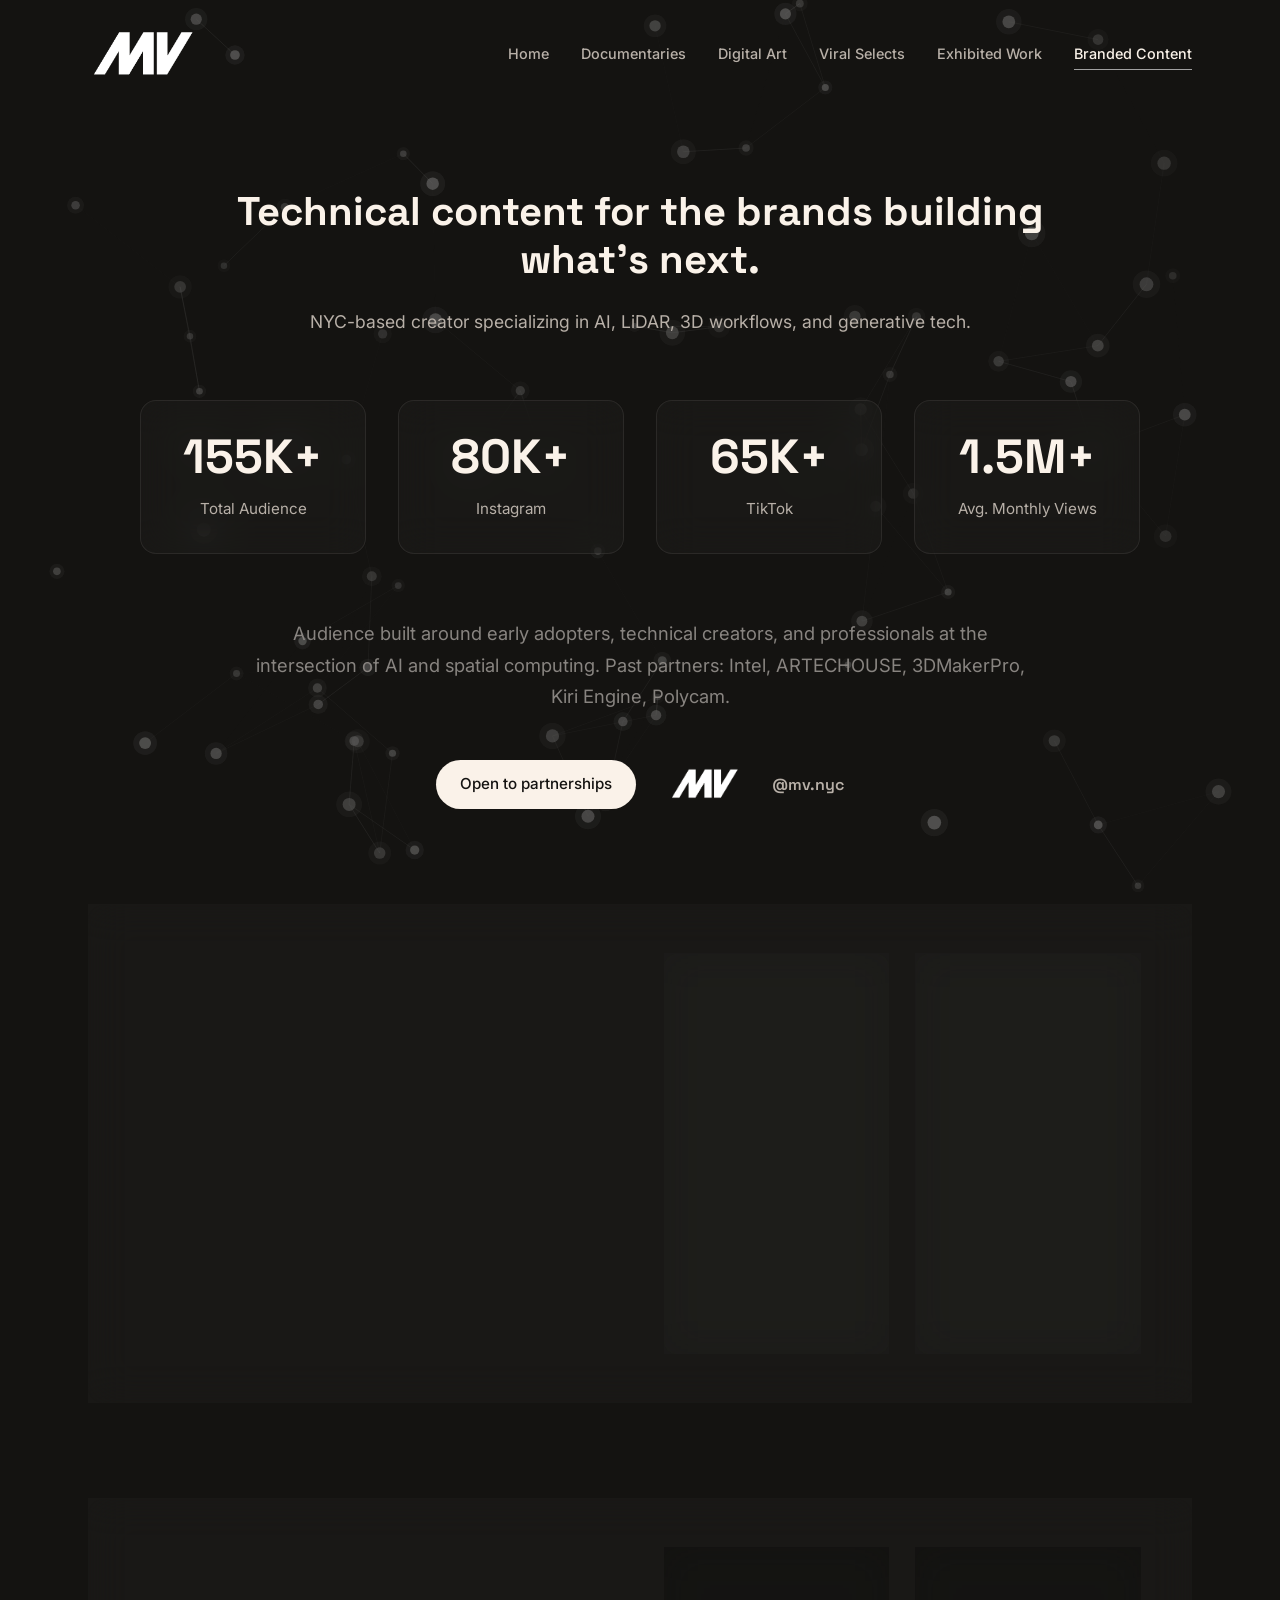
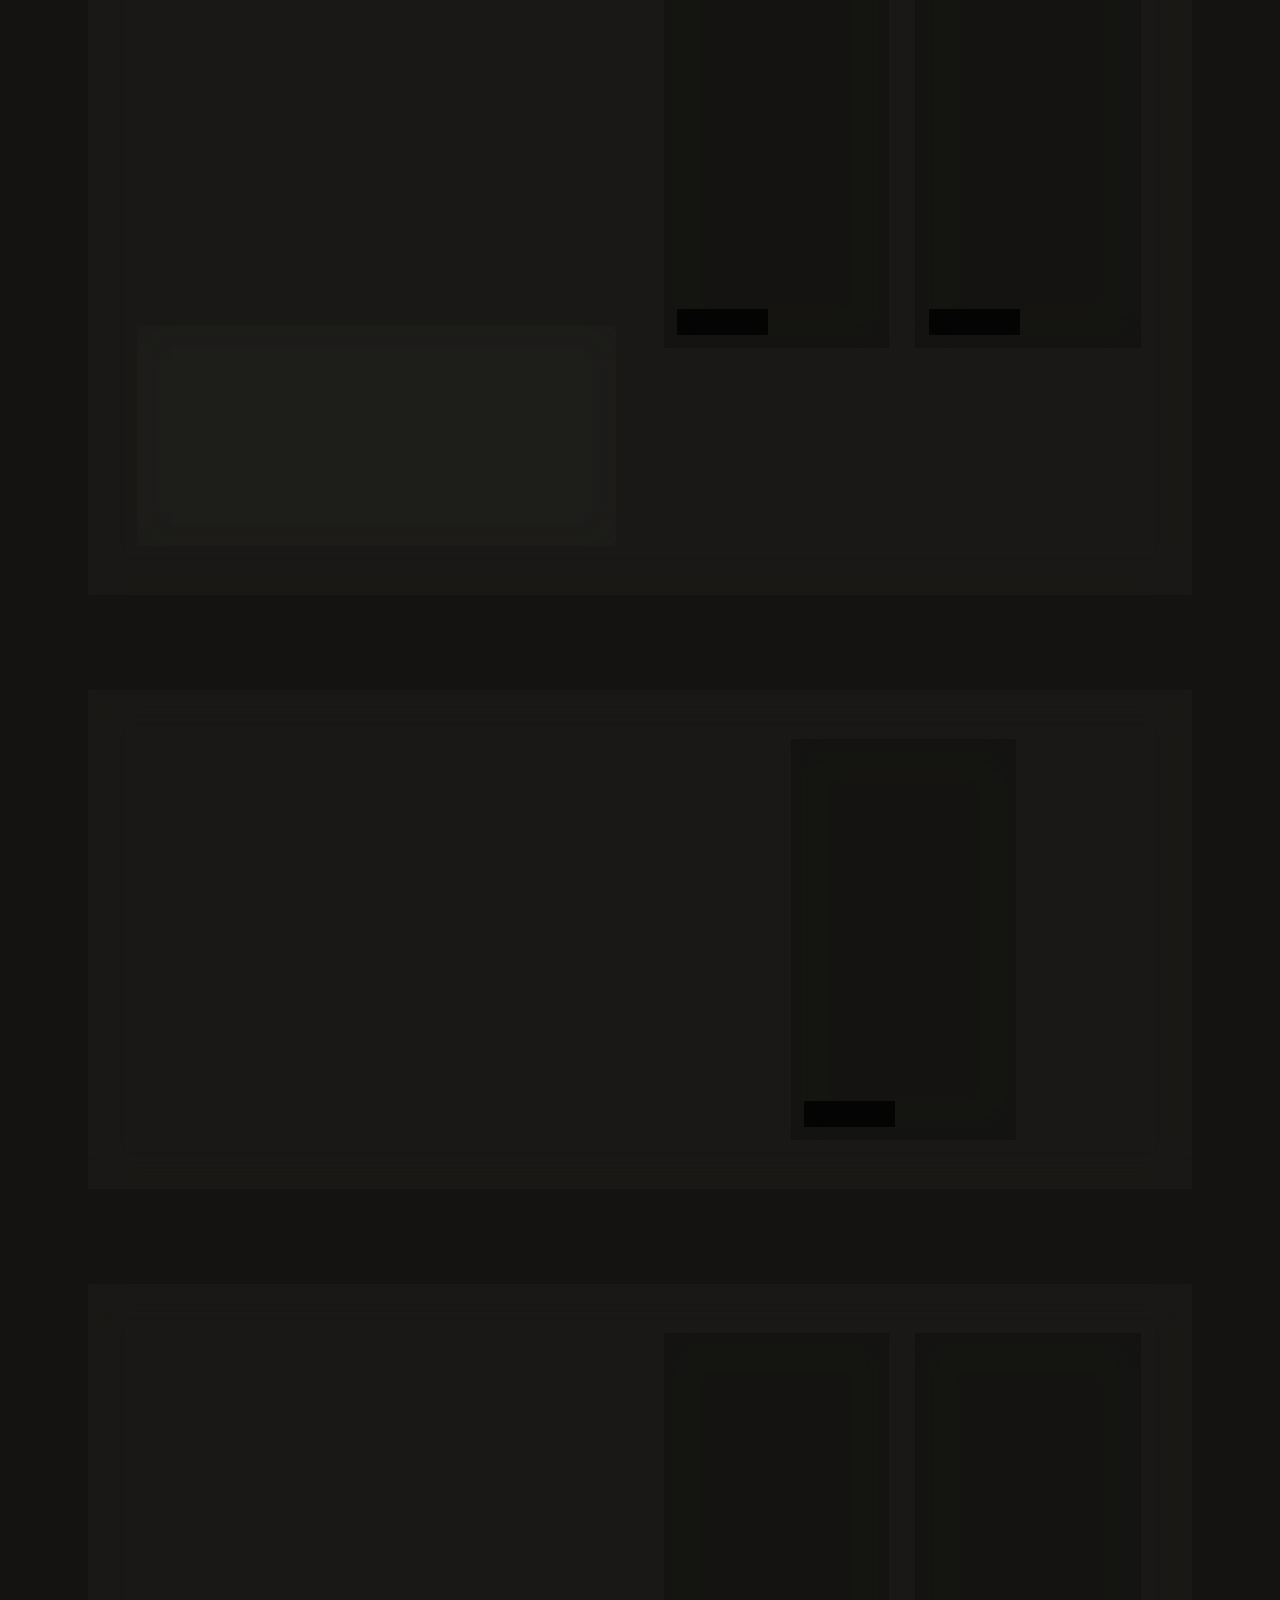
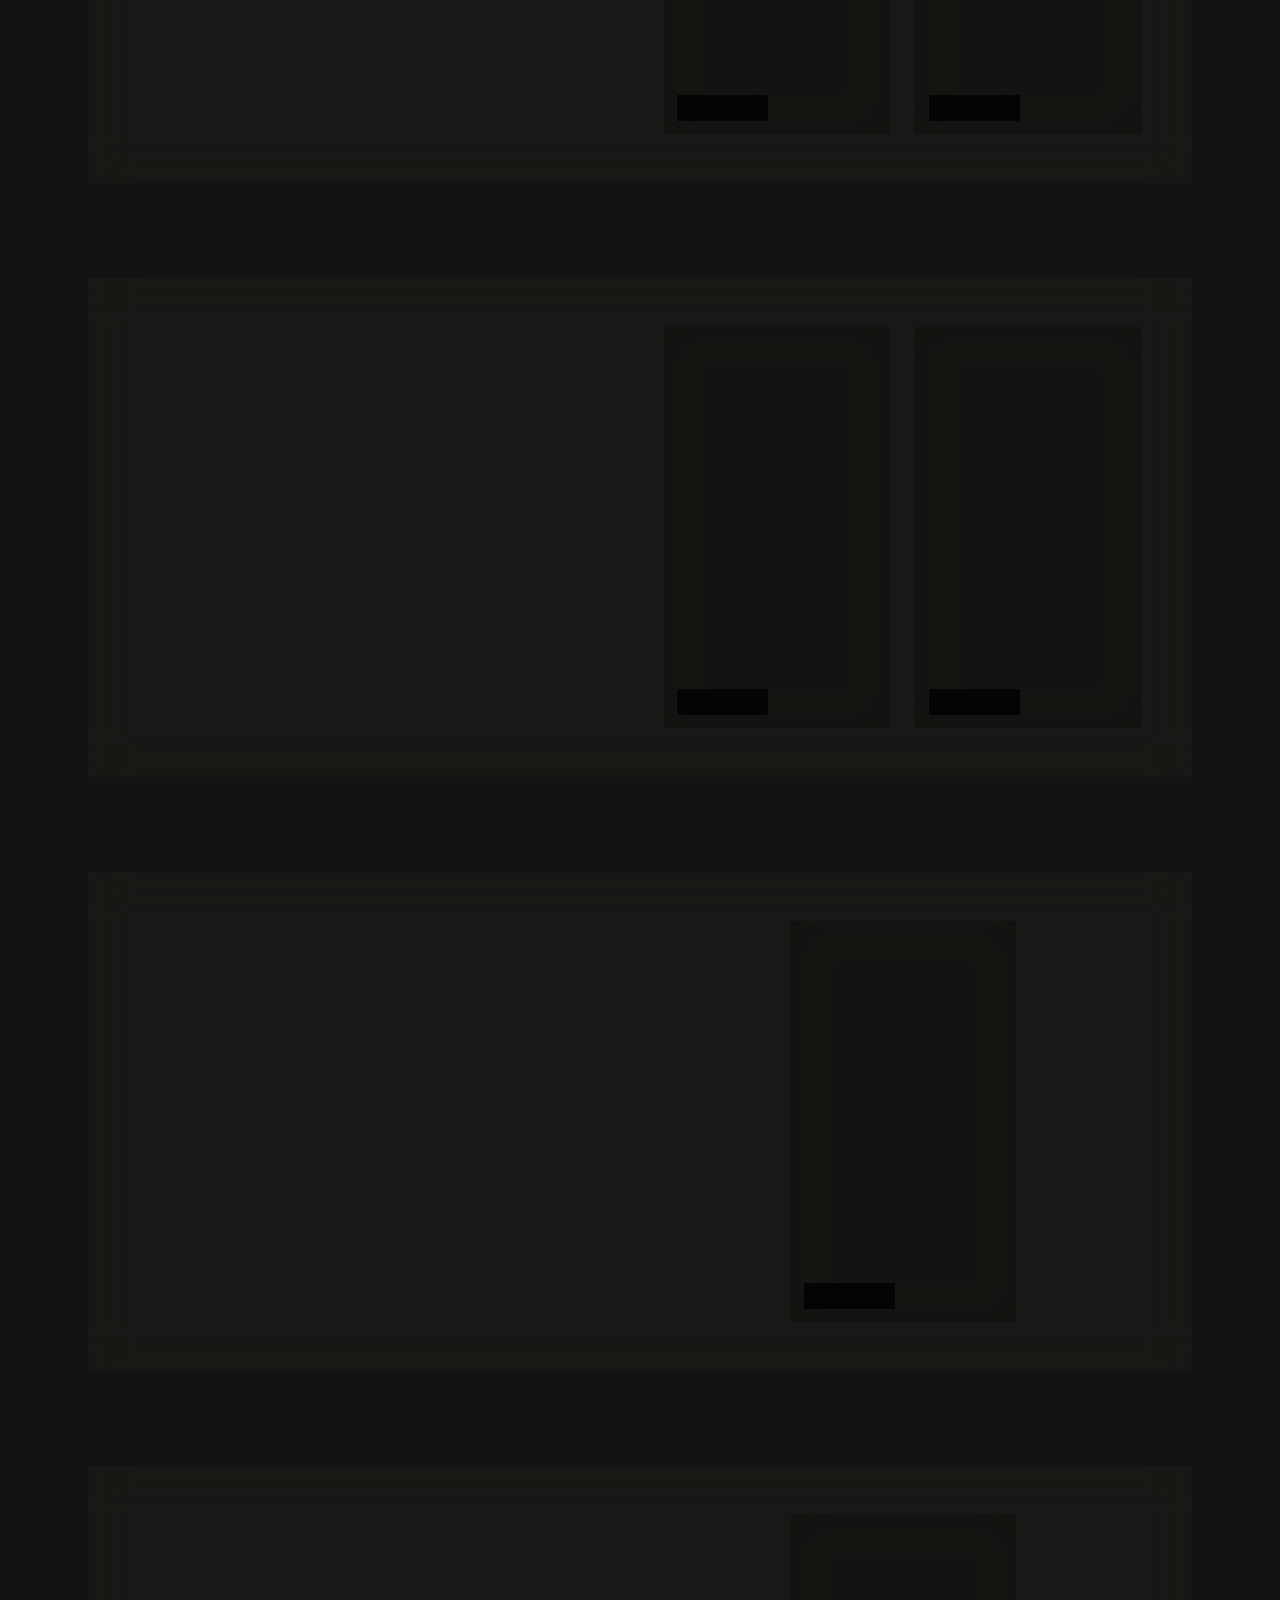
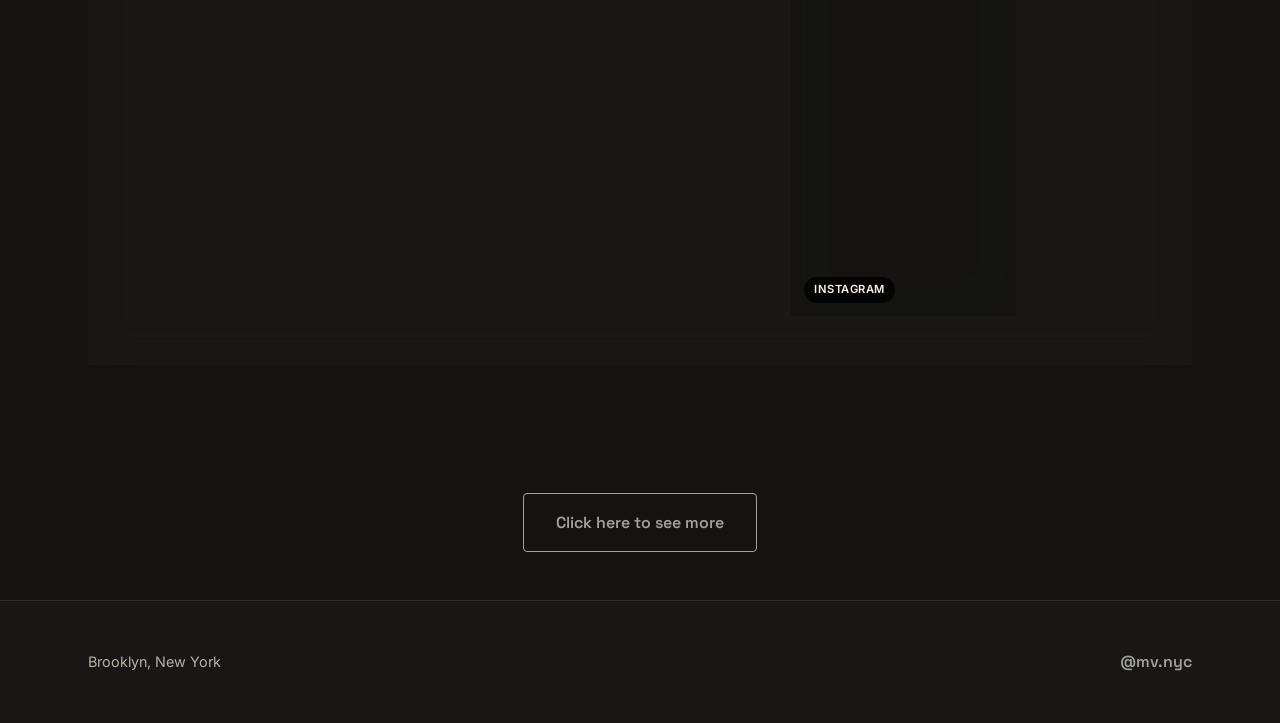
==== branded-content.html @ 2c597bf7 "Add inline CSS for TikTok embed fix in HTML head" ====
<!DOCTYPE html>
<html lang="en">
<head>
    <meta charset="UTF-8">
    <meta name="viewport" content="width=device-width, initial-scale=1.0">
    <title>Brand Partnered Content — Massimo Vendola</title>
    <meta name="description" content="I team up with brands to spark real engagement. Let's connect and make your next campaign pop.">
    <link rel="preconnect" href="https://fonts.googleapis.com">
    <link rel="preconnect" href="https://fonts.gstatic.com" crossorigin>
    <link href="https://fonts.googleapis.com/css2?family=Inter:wght@400;500;600&family=Space+Grotesk:wght@600;700&display=swap" rel="stylesheet">
    <link rel="stylesheet" href="styles.css">
    <style>
        /* TikTok embed fix - inline for higher priority */
        .video-card.tiktok-card .css-vptvdy {
            max-width: none !important;
            min-width: 0 !important;
            width: 100% !important;
            margin: -2px !important;
        }
    </style>
</head>
<body>
    <!-- Particle Canvas Background -->
    <canvas id="particleCanvas" class="particle-canvas"></canvas>

    <!-- Navigation -->
    <nav class="navbar" id="navbar">
        <div class="nav-container">
            <a href="index.html" class="nav-logo"><img src="assets/mv-logo.png" alt="Massimo Vendola" class="nav-logo-img"></a>
            <button class="nav-toggle" id="navToggle" aria-label="Toggle navigation">
                <span class="hamburger"></span>
            </button>
            <ul class="nav-menu" id="navMenu">
                <li><a href="index.html" class="nav-link">Home</a></li>
                <li><a href="documentaries.html" class="nav-link">Documentaries</a></li>
                <li><a href="digital-art.html" class="nav-link">Digital Art</a></li>
                <li><a href="viral-selects.html" class="nav-link">Viral Selects</a></li>
                <li><a href="exhibited-work.html" class="nav-link">Exhibited Work</a></li>
                <li><a href="branded-content.html" class="nav-link active">Branded Content</a></li>
            </ul>
        </div>
    </nav>

    <main>
        <!-- Stats Hero Section -->
        <section class="stats-hero">
            <div class="container">
                <div class="stats-hero-content reveal">
                    <h2 class="stats-headline">Technical content for the brands building what's next.</h2>
                    <p class="stats-subtitle">NYC-based creator specializing in AI, LiDAR, 3D workflows, and generative tech.</p>
                </div>
                
                <div class="stats-grid reveal">
                    <div class="stat-card">
                        <span class="stat-number">155K+</span>
                        <span class="stat-label">Total Audience</span>
                    </div>
                    <div class="stat-card">
                        <span class="stat-number">80K+</span>
                        <span class="stat-label">Instagram</span>
                    </div>
                    <div class="stat-card">
                        <span class="stat-number">65K+</span>
                        <span class="stat-label">TikTok</span>
                    </div>
                    <div class="stat-card">
                        <span class="stat-number">1.5M+</span>
                        <span class="stat-label">Avg. Monthly Views</span>
                    </div>
                </div>
                
                <p class="stats-description reveal">Audience built around early adopters, technical creators, and professionals at the intersection of AI and spatial computing. Past partners: Intel, ARTECHOUSE, 3DMakerPro, Kiri Engine, Polycam.</p>
                
                <div class="stats-footer reveal">
                    <a href="mailto:outreach@massimo.productions" class="stats-button">Open to partnerships</a>
                    <img src="assets/mv-logo.png" alt="MV Logo" class="stats-logo">
                    <a href="https://instagram.com/mv.nyc" target="_blank" rel="noopener" class="stats-handle">@mv.nyc</a>
                </div>
            </div>
        </section>

        <!-- Brand Sections -->
        <section class="container">
            <div class="brands-container">
                
                <!-- Intel -->
                <div class="brand-section reveal">
                    <div class="brand-content-row">
                        <div class="brand-text-col">
                            <div class="brand-header">
                                <img src="assets/logo-classicblue-3000px%20boxed.png" alt="Intel" class="brand-logo">
                                <div class="brand-header-text">
                                    <h3 class="brand-name">Intel</h3>
                                    <p class="brand-subtitle">Intel Experience Store</p>
                                </div>
                            </div>
                            <p class="brand-copy">Created a multi-format content campaign for the launch of the Intel Experience Store in New York, Intel's flagship global AI PC activation. Delivered 2 sponsored Reels, a multi-day story teaser, and live event-day and highlights coverage centered around Intel Core Ultra AI-powered PCs. Translated complex AI workflows into content that made the in-store activation feel current and accessible.</p>
                        </div>
                        <div class="brand-videos-col">
                            <div class="videos-row two-cols">
                                <div class="video-card tiktok-card">
                                    <iframe src="https://www.tiktok.com/embed/7572709450314697997" frameborder="0" allowfullscreen></iframe>
                                </div>
                                <div class="video-card tiktok-card">
                                    <iframe src="https://www.tiktok.com/embed/7574194808458054926" frameborder="0" allowfullscreen></iframe>
                                </div>
                            </div>
                        </div>
                    </div>
                </div>

                <!-- 3DMakerPro -->
                <div class="brand-section reveal">
                    <div class="brand-content-row">
                        <div class="brand-text-col">
                            <div class="brand-header">
                                <img src="assets/3dmakerpro.png" alt="3DMakerPro" class="brand-logo">
                                <div class="brand-header-text">
                                    <h3 class="brand-name">3DMakerPro</h3>
                                    <p class="brand-subtitle">LiDAR Hardware</p>
                                </div>
                            </div>
                            <p class="brand-copy">Produced high-performing content for 3DMakerpro across both short-form and long-form platforms, including an Instagram Reel that reached over 1 million views. Beyond awareness, the partnership also translated into product sales through a dedicated YouTube video that showcased the hardware in action.</p>
                            
                            <div class="video-card youtube-card-below">
                                <iframe src="https://www.youtube.com/embed/K5SvDWQdvUA" frameborder="0" allowfullscreen></iframe>
                            </div>
                        </div>
                        <div class="brand-videos-col">
                            <div class="videos-row two-cols">
                                <a href="https://www.instagram.com/reel/DR7rTJhAdCC/" target="_blank" class="video-card instagram-card">
                                    <img src="assets/thumbnails/3dmakerpro-reel-1.jpg" alt="3DMakerPro Reel" class="video-thumb-img">
                                    <div class="play-overlay"><svg viewBox="0 0 24 24" fill="currentColor"><path d="M8 5v14l11-7z"/></svg></div>
                                    <span class="platform-badge">Instagram</span>
                                </a>
                                <a href="https://www.instagram.com/reel/DQ5SxEMkWeO/" target="_blank" class="video-card instagram-card">
                                    <img src="assets/thumbnails/3dmakerpro-reel-2.jpg" alt="3DMakerPro Reel" class="video-thumb-img">
                                    <div class="play-overlay"><svg viewBox="0 0 24 24" fill="currentColor"><path d="M8 5v14l11-7z"/></svg></div>
                                    <span class="platform-badge">Instagram</span>
                                </a>
                            </div>
                        </div>
                    </div>
                </div>

                <!-- Kilo AI -->
                <div class="brand-section reveal">
                    <div class="brand-content-row">
                        <div class="brand-text-col">
                            <div class="brand-header">
                                <img src="assets/Kilo%20AI.jpg" alt="Kilo AI" class="brand-logo">
                                <div class="brand-header-text">
                                    <h3 class="brand-name">Kilo AI</h3>
                                    <p class="brand-subtitle">AI-Powered Development</p>
                                </div>
                            </div>
                            <p class="brand-copy">The entire website you're viewing was built with Kilo AI. I partnered with Kilo to showcase how AI can streamline complex development workflows while maintaining creative vision. Beyond being a technical demonstration, this collaboration highlights my ability to distill complex technical topics for my audience—translating intricate AI capabilities into accessible, engaging content that resonates with both developers and creatives.</p>
                        </div>
                        <div class="brand-videos-col single">
                            <a href="https://www.instagram.com/p/DWaK50UkUPD/" target="_blank" class="video-card instagram-card vertical">
                                <img src="assets/thumbnails/kilo-reel-thumbnail.jpg" alt="Kilo AI Reel" class="video-thumb-img">
                                <div class="play-overlay"><svg viewBox="0 0 24 24" fill="currentColor"><path d="M8 5v14l11-7z"/></svg></div>
                                <span class="platform-badge">Instagram</span>
                            </a>
                        </div>
                    </div>
                </div>

                <!-- Kiri Engine -->
                <div class="brand-section reveal">
                    <div class="brand-content-row">
                        <div class="brand-text-col">
                            <div class="brand-header">
                                <img src="assets/kiri.png" alt="Kiri Engine" class="brand-logo">
                                <div class="brand-header-text">
                                    <h3 class="brand-name">Kiri Engine</h3>
                                    <p class="brand-subtitle">3D Scanning Platform</p>
                                </div>
                            </div>
                            <p class="brand-copy">Served as KIRI Engine's lead creator, producing content that has helped drive a 125% increase in traffic to the platform since the partnership began. Built creative that made 3D scanning and capture workflows more accessible while consistently putting the product in front of the right audience.</p>
                        </div>
                        <div class="brand-videos-col">
                            <div class="videos-row two-cols">
                                <a href="https://www.instagram.com/reel/C8U5QvmOVLM/" target="_blank" class="video-card instagram-card">
                                    <img src="assets/thumbnails/kiri-reel-1.jpg" alt="Kiri Engine Reel" class="video-thumb-img">
                                    <div class="play-overlay"><svg viewBox="0 0 24 24" fill="currentColor"><path d="M8 5v14l11-7z"/></svg></div>
                                    <span class="platform-badge">Instagram</span>
                                </a>
                                <a href="https://www.instagram.com/reel/DBfRJpgscJM/" target="_blank" class="video-card instagram-card">
                                    <img src="assets/thumbnails/kiri-reel-2.jpg" alt="Kiri Engine Reel" class="video-thumb-img">
                                    <div class="play-overlay"><svg viewBox="0 0 24 24" fill="currentColor"><path d="M8 5v14l11-7z"/></svg></div>
                                    <span class="platform-badge">Instagram</span>
                                </a>
                            </div>
                        </div>
                    </div>
                </div>

                <!-- ARTECHOUSE -->
                <div class="brand-section reveal">
                    <div class="brand-content-row">
                        <div class="brand-text-col">
                            <div class="brand-header">
                                <img src="assets/Artechouse.jpg" alt="ARTECHOUSE" class="brand-logo">
                                <div class="brand-header-text">
                                    <h3 class="brand-name">ARTECHOUSE</h3>
                                    <p class="brand-subtitle">Immersive Art</p>
                                </div>
                            </div>
                            <p class="brand-copy">Led video production for ARTECHOUSE as their in-house video lead, creating viral Reels and evergreen content that grew the Instagram account from 500K to 910K followers, built on a stronger content engine and visually distinctive campaigns.</p>
                        </div>
                        <div class="brand-videos-col">
                            <div class="videos-row two-cols">
                                <a href="https://www.instagram.com/reels/CjEr1EWDgCV/" target="_blank" class="video-card instagram-card">
                                    <img src="assets/thumbnails/artechouse-reel-1.jpg" alt="ARTECHOUSE Reel" class="video-thumb-img">
                                    <div class="play-overlay"><svg viewBox="0 0 24 24" fill="currentColor"><path d="M8 5v14l11-7z"/></svg></div>
                                    <span class="platform-badge">Instagram</span>
                                </a>
                                <a href="https://www.instagram.com/reels/CunsorONEy9/" target="_blank" class="video-card instagram-card">
                                    <img src="assets/thumbnails/artechouse-reel-2.jpg" alt="ARTECHOUSE Reel" class="video-thumb-img">
                                    <div class="play-overlay"><svg viewBox="0 0 24 24" fill="currentColor"><path d="M8 5v14l11-7z"/></svg></div>
                                    <span class="platform-badge">Instagram</span>
                                </a>
                            </div>
                        </div>
                    </div>
                </div>

                <!-- Polycam -->
                <div class="brand-section reveal">
                    <div class="brand-content-row">
                        <div class="brand-text-col">
                            <div class="brand-header">
                                <img src="assets/polycam.png" alt="Polycam" class="brand-logo">
                                <div class="brand-header-text">
                                    <h3 class="brand-name">Polycam</h3>
                                    <p class="brand-subtitle">3D Scanning Platform</p>
                                </div>
                            </div>
                            <p class="brand-copy">One of Polycam's earliest creators, helping bring added visibility and traffic to the platform through high-performing content. Created work that introduced scanning and spatial capture workflows to a broader audience at an early stage of the brand's growth.</p>
                        </div>
                        <div class="brand-videos-col single">
                            <a href="https://www.instagram.com/p/CkWzAobtWg5/" target="_blank" class="video-card instagram-card">
                                <img src="assets/thumbnails/polycam-post.jpg" alt="Polycam Post" class="video-thumb-img">
                                <div class="play-overlay"><svg viewBox="0 0 24 24" fill="currentColor"><path d="M8 5v14l11-7z"/></svg></div>
                                <span class="platform-badge">Instagram</span>
                            </a>
                        </div>
                    </div>
                </div>

                <!-- Looking Glass -->
                <div class="brand-section reveal">
                    <div class="brand-content-row">
                        <div class="brand-text-col">
                            <div class="brand-header">
                                <img src="assets/lookingglass.png" alt="Looking Glass" class="brand-logo">
                                <div class="brand-header-text">
                                    <h3 class="brand-name">Looking Glass</h3>
                                    <p class="brand-subtitle">Holographic Displays</p>
                                </div>
                            </div>
                            <p class="brand-copy">Created content showcasing holographic display technology and its applications in creative workflows. Demonstrated how spatial computing can transform traditional 2D content into immersive 3D experiences.</p>
                        </div>
                        <div class="brand-videos-col single">
                            <a href="https://www.instagram.com/reel/C9tNG-bMGeB/" target="_blank" class="video-card instagram-card vertical">
                                <img src="assets/thumbnails/lookingglass-reel.jpg" alt="Looking Glass Reel" class="video-thumb-img">
                                <div class="play-overlay"><svg viewBox="0 0 24 24" fill="currentColor"><path d="M8 5v14l11-7z"/></svg></div>
                                <span class="platform-badge">Instagram</span>
                            </a>
                        </div>
                    </div>
                </div>

            </div>
            
            <div class="cta-section reveal">
                <a href="https://instagram.com/mv.nyc" target="_blank" rel="noopener" class="link-button">Click here to see more</a>
            </div>
        </section>
    </main>

    <!-- Footer -->
    <footer class="footer">
        <div class="container">
            <div class="footer-content">
                <p class="footer-location">Brooklyn, New York</p>
                <div class="footer-social">
                    <a href="https://instagram.com/mv.nyc" target="_blank" rel="noopener">@mv.nyc</a>
                </div>
            </div>
        </div>
    </footer>

    <script src="particles.js"></script>
    <script src="script.js"></script>
</body>
</html>
---- styles.css ----
/**
 * Massimo Vendola Portfolio
 * Design System
 */

/* CSS Custom Properties */
:root {
    --bg-primary: #141311;
    --bg-surface: rgba(26, 26, 24, 0.7);
    --bg-card: rgba(34, 34, 32, 0.6);
    --glass-bg: rgba(34, 34, 32, 0.4);
    --glass-border: rgba(250, 242, 233, 0.08);
    --glass-blur: blur(20px);
    --text-primary: #faf2e9;
    --text-secondary: #b8b0a8;
    --text-muted: #888480;
    --accent: #a0a0a0;
    --accent-hover: #c0c0c0;
    --border: rgba(250, 242, 233, 0.1);
    --border-hover: rgba(250, 242, 233, 0.2);
    
    --font-heading: 'Space Grotesk', sans-serif;
    --font-body: 'Inter', sans-serif;
    
    --space-xs: 0.5rem;
    --space-sm: 1rem;
    --space-md: 1.5rem;
    --space-lg: 2rem;
    --space-xl: 3rem;
    --space-2xl: 4rem;
    --space-3xl: 6rem;
    --space-4xl: 8rem;
    
    --transition-fast: 0.2s ease;
    --transition-base: 0.3s ease;
    --transition-slow: 0.5s ease;
    
    --container-max: 1200px;
    --container-padding: clamp(1.5rem, 5vw, 3rem);
}

/* Reset & Base */
*, *::before, *::after {
    box-sizing: border-box;
    margin: 0;
    padding: 0;
}

html {
    scroll-behavior: smooth;
    font-size: 16px;
}

body {
    font-family: var(--font-body);
    font-weight: 400;
    line-height: 1.6;
    color: var(--text-primary);
    background-color: var(--bg-primary);
    -webkit-font-smoothing: antialiased;
    min-height: 100vh;
}

a { color: inherit; text-decoration: none; }
button { font-family: inherit; cursor: pointer; border: none; background: none; }

.container {
    max-width: var(--container-max);
    margin: 0 auto;
    padding: 0 var(--container-padding);
}

/* Navigation */
.navbar {
    position: fixed;
    top: 0;
    left: 0;
    right: 0;
    z-index: 1000;
    padding: var(--space-md) 0;
    transition: var(--transition-base);
    background: transparent;
}

.navbar.scrolled {
    background: rgba(20, 19, 17, 0.95);
    backdrop-filter: blur(20px);
    border-bottom: 1px solid var(--border);
}

.nav-container {
    max-width: var(--container-max);
    margin: 0 auto;
    padding: 0 var(--container-padding);
    display: flex;
    align-items: center;
    justify-content: space-between;
}

.nav-logo {
    font-family: var(--font-heading);
    font-weight: 700;
    font-size: 1.5rem;
    color: #faf2e9;
    letter-spacing: -0.02em;
    display: flex;
    align-items: center;
    gap: 0.5rem;
}

.nav-logo-text {
    background: #faf2e9;
    color: var(--bg-primary);
    padding: 0.35rem 0.6rem;
    border-radius: 6px;
    font-weight: 700;
    font-size: 1.25rem;
    line-height: 1;
}

.nav-logo:hover { color: var(--accent); }
.nav-logo:hover .nav-logo-text { background: var(--accent); }

.nav-logo-img {
    height: 60px;
    width: auto;
    display: block;
    filter: brightness(0) invert(1);
}

.nav-menu {
    display: flex;
    list-style: none;
    gap: var(--space-lg);
}

.nav-link {
    font-size: 0.9rem;
    font-weight: 500;
    color: var(--text-secondary);
    position: relative;
    padding: 0.5rem 0;
    transition: var(--transition-fast);
}

.nav-link::after {
    content: '';
    position: absolute;
    bottom: 0;
    left: 0;
    width: 0;
    height: 1px;
    background: var(--accent);
    transition: var(--transition-base);
}

.nav-link:hover, .nav-link.active { color: var(--text-primary); }
.nav-link:hover::after, .nav-link.active::after { width: 100%; }

.nav-toggle {
    display: none;
    width: 2rem;
    height: 2rem;
    position: relative;
    z-index: 1001;
}

.hamburger, .hamburger::before, .hamburger::after {
    display: block;
    width: 1.5rem;
    height: 2px;
    background: var(--text-primary);
    position: absolute;
    transition: var(--transition-fast);
}

.hamburger {
    top: 50%;
    left: 50%;
    transform: translate(-50%, -50%);
}

.hamburger::before, .hamburger::after { content: ''; left: 0; }
.hamburger::before { top: -6px; }
.hamburger::after { top: 6px; }

.nav-toggle.active .hamburger { background: transparent; }
.nav-toggle.active .hamburger::before { top: 0; transform: rotate(45deg); }
.nav-toggle.active .hamburger::after { top: 0; transform: rotate(-45deg); }

/* Particle Canvas */
.particle-canvas {
    position: fixed;
    top: 0;
    left: 0;
    width: 100%;
    height: 100%;
    z-index: 2;
    opacity: 0.5;
    pointer-events: auto;
}

/* 3D Render Background - Hero only */
.hero-background {
    position: absolute;
    top: 0;
    left: 0;
    width: 100%;
    height: 100%;
    z-index: 0;
    background-image: url('assets/i-hope-you-render.png');
    background-size: cover;
    background-position: center;
    background-repeat: no-repeat;
    opacity: 0.5;
    pointer-events: none;
    mask-image: linear-gradient(to bottom, rgba(0,0,0,1) 0%, rgba(0,0,0,1) 70%, rgba(0,0,0,0) 100%);
    -webkit-mask-image: linear-gradient(to bottom, rgba(0,0,0,1) 0%, rgba(0,0,0,1) 70%, rgba(0,0,0,0) 100%);
}

/* Hero Section */
.hero {
    min-height: 100vh;
    display: flex;
    flex-direction: column;
    justify-content: center;
    align-items: center;
    position: relative;
    padding: calc(var(--space-3xl) + 80px) var(--container-padding) 180px;
    overflow: visible;
}

.hero::after {
    content: '';
    position: absolute;
    bottom: 0;
    left: 0;
    width: 100%;
    height: 150px;
    background: linear-gradient(to bottom, transparent 0%, var(--bg-primary) 80%);
    pointer-events: none;
    z-index: 2;
}

.hero-content {
    position: relative;
    z-index: 3;
    text-align: center;
    max-width: 900px;
    padding-bottom: var(--space-xl);
}

.hero-title {
    font-family: var(--font-heading);
    font-weight: 700;
    font-size: clamp(2rem, 6vw, 4rem);
    line-height: 1.2;
    margin-bottom: var(--space-xl);
    letter-spacing: -0.02em;
    color: var(--text-primary);
    padding: 0 var(--space-md);
}

.hero-subtitle {
    font-size: clamp(1.1rem, 2.2vw, 1.35rem);
    font-weight: 600;
    color: var(--text-primary);
    max-width: 650px;
    margin: 0 auto var(--space-2xl);
    line-height: 1.6;
    padding: 0 var(--space-lg);
}

.hero-bio {
    font-size: 1.1rem;
    color: var(--text-secondary);
    max-width: 700px;
    margin: 0 auto var(--space-2xl);
    line-height: 1.9;
    padding: 0 var(--space-md);
    padding: 0 var(--space-sm);
}

.hero-bio p { margin-bottom: var(--space-md); }
.hero-bio p:last-child { margin-bottom: 0; }

.hero-ctas {
    display: flex;
    gap: var(--space-md);
    justify-content: center;
    flex-wrap: wrap;
}

/* Buttons */
.btn {
    display: inline-flex;
    align-items: center;
    justify-content: center;
    padding: 1rem 2rem;
    font-family: var(--font-body);
    font-size: 0.95rem;
    font-weight: 500;
    border-radius: 4px;
    transition: var(--transition-base);
    min-width: 160px;
}

.btn-primary {
    background: var(--accent);
    color: var(--bg-primary);
}

.btn-primary:hover {
    background: var(--accent-hover);
    transform: translateY(-2px);
}

.btn-secondary {
    background: transparent;
    color: var(--text-primary);
    border: 1px solid var(--border);
}

.btn-secondary:hover {
    border-color: var(--border-hover);
    background: rgba(250, 242, 233, 0.05);
    transform: translateY(-2px);
}

.scroll-indicator {
    position: absolute;
    bottom: 120px;
    left: 50%;
    transform: translateX(-50%);
    display: flex;
    flex-direction: column;
    align-items: center;
    gap: var(--space-sm);
    opacity: 0.7;
    animation: bounce 2s infinite;
    z-index: 10;
    pointer-events: none;
}

.scroll-text {
    font-size: 0.75rem;
    text-transform: uppercase;
    letter-spacing: 0.2em;
    color: var(--text-secondary);
}

.scroll-line {
    width: 1px;
    height: 40px;
    background: linear-gradient(to bottom, var(--text-secondary), transparent);
}

@keyframes bounce {
    0%, 100% { transform: translateX(-50%) translateY(0); }
    50% { transform: translateX(-50%) translateY(8px); }
}

/* Page Header */
.page-header {
    padding: calc(var(--space-4xl) + 80px) 0 var(--space-2xl);
    text-align: center;
    position: relative;
    z-index: 1;
}

.page-title {
    font-family: var(--font-heading);
    font-weight: 700;
    font-size: clamp(2rem, 5vw, 3.5rem);
    letter-spacing: -0.02em;
    margin-bottom: var(--space-md);
    color: var(--text-primary);
}

.page-subtitle, .page-description {
    font-size: clamp(1rem, 2vw, 1.25rem);
    color: var(--text-secondary);
    max-width: 700px;
    margin: 0 auto;
    line-height: 1.6;
    padding: 0 var(--space-sm);
}

/* Clients Section */
.clients-section {
    padding: var(--space-4xl) 0;
    text-align: center;
    position: relative;
    z-index: 2;
}

.clients-title {
    font-family: var(--font-heading);
    font-weight: 600;
    font-size: 0.875rem;
    color: var(--text-muted);
    text-transform: uppercase;
    letter-spacing: 0.15em;
    margin-bottom: var(--space-xl);
}

.clients-grid {
    display: flex;
    flex-wrap: wrap;
    justify-content: center;
}

/* Clients Marquee */
.clients-marquee {
    overflow: hidden;
    width: 100%;
    padding: var(--space-lg) 0;
    position: relative;
}

.clients-marquee::before,
.clients-marquee::after {
    content: '';
    position: absolute;
    top: 0;
    width: 100px;
    height: 100%;
    z-index: 2;
    pointer-events: none;
}

.clients-marquee::before {
    left: 0;
    background: linear-gradient(to right, var(--bg-primary), transparent);
}

.clients-marquee::after {
    right: 0;
    background: linear-gradient(to left, var(--bg-primary), transparent);
}

.marquee-track {
    display: flex;
    gap: var(--space-xl);
    width: fit-content;
    will-change: transform;
}

.marquee-item {
    flex-shrink: 0;
    display: flex;
    flex-direction: column;
    align-items: center;
    justify-content: center;
    position: relative;
    min-width: 180px;
    height: 120px;
    transition: var(--transition-base);
    cursor: pointer;
}

.marquee-item:hover {
    transform: translateY(-4px);
}

.marquee-logo {
    width: 140px;
    height: 100px;
    object-fit: contain;
    opacity: 0.85;
    transition: var(--transition-base);
}

.marquee-item:hover .marquee-logo {
    opacity: 1;
    filter: blur(4px);
}

.marquee-name {
    position: absolute;
    top: 50%;
    left: 50%;
    transform: translate(-50%, -50%);
    font-family: var(--font-heading);
    font-weight: 700;
    font-size: 0.875rem;
    color: var(--text-primary);
    text-transform: uppercase;
    letter-spacing: 0.1em;
    opacity: 0;
    transition: var(--transition-base);
    z-index: 10;
    text-align: center;
    padding: var(--space-sm) var(--space-md);
    background: rgba(10, 10, 10, 0.7);
    backdrop-filter: blur(8px);
    border-radius: 8px;
    white-space: nowrap;
    pointer-events: none;
}

.marquee-item:hover .marquee-name {
    opacity: 1;
    color: var(--accent);
}

.client-logo {
    font-family: var(--font-heading);
    font-weight: 600;
    font-size: 0.875rem;
    color: var(--text-secondary);
    padding: var(--space-sm) var(--space-md);
    background: var(--bg-card);
    border: 1px solid var(--border);
    border-radius: 6px;
    transition: var(--transition-base);
    display: flex;
    align-items: center;
    gap: var(--space-xs);
}

.client-logo:hover {
    border-color: var(--accent);
    color: var(--text-primary);
    transform: translateY(-2px);
}

.client-logo img, .client-logo svg {
    height: 20px;
    width: auto;
    max-width: 80px;
}

/* About Section */
.about-section {
    padding: var(--space-4xl) 0;
    text-align: center;
    position: relative;
    z-index: 2;
}

.about-title {
    font-family: var(--font-heading);
    font-weight: 700;
    font-size: clamp(2rem, 5vw, 3rem);
    color: var(--text-primary);
    margin-bottom: var(--space-xl);
    letter-spacing: -0.02em;
}

.about-content {
    display: flex;
    gap: var(--space-xl);
    align-items: center;
    max-width: 1200px;
    margin: 0 auto;
}

.about-text {
    flex: 1;
}

.about-text p {
    font-size: clamp(1.1rem, 2vw, 1.25rem);
    color: var(--text-secondary);
    line-height: 1.8;
    margin-bottom: var(--space-lg);
}

.about-text p:last-child {
    margin-bottom: 0;
}

.about-image {
    flex: 0 0 420px;
}

.about-img {
    width: 100%;
    height: auto;
    border-radius: 8px;
    object-fit: cover;
}

@media (max-width: 768px) {
    .about-content {
        flex-direction: column;
        gap: var(--space-lg);
    }
    
    .about-image {
        flex: 0 0 auto;
        width: 100%;
        max-width: 420px;
    }
}

/* Contact Section */
.contact-section {
    padding: var(--space-2xl) 0 var(--space-3xl);
    text-align: center;
}

.contact-info {
    display: flex;
    flex-direction: column;
    gap: var(--space-sm);
    align-items: center;
}

.contact-location {
    font-size: 1rem;
    color: var(--text-secondary);
}

.contact-social {
    font-family: var(--font-heading);
    font-weight: 600;
    font-size: 1.1rem;
}

.contact-social a {
    color: var(--accent);
    transition: var(--transition-fast);
}

.contact-social a:hover { color: var(--accent-hover); }

/* ============================================
   CAROUSEL STYLES
   ============================================ */
.carousel-container {
    position: relative;
    max-width: 1000px;
    margin: 0 auto var(--space-xl);
}

.carousel {
    display: flex;
    overflow: hidden;
    border-radius: 12px;
    background: var(--bg-card);
    width: 100%;
    position: relative;
}

.carousel-container[data-carousel="video"] {
    max-width: 900px;
}

.carousel-container[data-carousel="video"] .carousel {
    height: 500px;
}

.carousel-track {
    display: flex;
    transition: transform 0.25s ease;
    height: 100%;
    width: 100%;
}

.carousel-slide {
    flex: 1 0 100%;
    min-width: 100%;
    width: 100%;
    height: 100%;
    padding: 0;
    flex-shrink: 0;
}

.carousel-slide .video-wrapper {
    position: relative;
    width: 100%;
    height: 100%;
    background: var(--bg-surface);
    overflow: hidden;
}

.carousel-slide .video-wrapper iframe {
    position: absolute;
    top: 0;
    left: 0;
    width: 100%;
    height: 100%;
    border: none;
    object-fit: cover;
}

/* Video Grid Layout */
.video-grid {
    display: grid;
    grid-template-columns: repeat(auto-fit, minmax(400px, 1fr));
    gap: var(--space-lg);
    max-width: 1200px;
    margin: 0 auto;
}

.video-card {
    background: var(--bg-card);
    border-radius: 12px;
    overflow: hidden;
}

.video-card .video-wrapper {
    position: relative;
    padding-bottom: 56.25%;
    height: 0;
}

.video-card .video-wrapper iframe {
    position: absolute;
    top: 0;
    left: 0;
    width: 100%;
    height: 100%;
    border: none;
}

.carousel-btn {
    position: absolute;
    top: 50%;
    transform: translateY(-50%);
    width: 48px;
    height: 48px;
    border-radius: 50%;
    background: var(--bg-surface);
    border: 1px solid var(--border);
    color: var(--text-primary);
    font-size: 1.25rem;
    cursor: pointer;
    transition: var(--transition-base);
    display: flex;
    align-items: center;
    justify-content: center;
    z-index: 10;
}

.carousel-btn:hover {
    background: var(--accent);
    border-color: var(--accent);
    color: var(--bg-primary);
}

.carousel-btn.prev { left: -24px; }
.carousel-btn.next { right: -24px; }

.carousel-dots {
    display: flex;
    justify-content: center;
    gap: var(--space-xs);
    margin-top: var(--space-md);
}

.carousel-dot {
    width: 8px;
    height: 8px;
    border-radius: 50%;
    background: var(--border);
    border: none;
    cursor: pointer;
    transition: var(--transition-base);
}

.carousel-dot.active {
    background: var(--accent);
    width: 24px;
    border-radius: 4px;
}

/* Reels Carousel */
.reels-carousel-container {
    position: relative;
    max-width: 1000px;
    margin: 0 auto var(--space-xl);
    padding: 0 30px;
}

.reels-carousel {
    display: flex;
    overflow: hidden;
    gap: var(--space-lg);
    width: 100%;
}

.reels-track {
    display: flex;
    gap: var(--space-lg);
    transition: transform 0.25s ease;
    position: relative;
}

.reel-slide {
    min-width: calc(33.333% - 1rem);
    flex-shrink: 0;
    padding: 0;  /* Ensure no extra padding */
}

.instagram-wrapper {
    width: 100%;
    max-width: 100%;
}

.reel-slide .instagram-wrapper {
    background: var(--bg-card);
    border-radius: 12px;
    overflow: hidden;
    border: 1px solid var(--border);
    min-height: 580px;
}

.reel-slide blockquote {
    margin: 0 !important;
    width: 100% !important;
}

.reels-carousel-btn {
    position: absolute;
    top: 50%;
    transform: translateY(-50%);
    width: 44px;
    height: 44px;
    border-radius: 50%;
    background: var(--bg-surface);
    border: 1px solid var(--border);
    color: var(--text-primary);
    font-size: 1.1rem;
    cursor: pointer;
    transition: var(--transition-base);
    display: flex;
    align-items: center;
    justify-content: center;
    z-index: 100;
    pointer-events: auto;
}

.reels-carousel-btn:hover {
    background: var(--accent);
    border-color: var(--accent);
    color: var(--bg-primary);
}

.reels-carousel-btn.prev { left: 0; }
.reels-carousel-btn.next { right: 0; }

/* ============================================
   SECTION TITLES FOR CAROUSELS
   ============================================ */
.carousel-section {
    margin-bottom: var(--space-2xl);
}

.carousel-section-title {
    font-family: var(--font-heading);
    font-weight: 600;
    font-size: 1.25rem;
    color: var(--text-primary);
    margin-bottom: var(--space-lg);
    text-align: center;
}

/* ============================================
   EXHIBITED WORK
   ============================================ */
.exhibited-section {
    padding: 0 0 var(--space-xl);
    text-align: center;
}

.exhibited-text {
    font-size: clamp(1.1rem, 2vw, 1.35rem);
    color: var(--text-secondary);
    line-height: 1.8;
    margin-bottom: var(--space-xl);
    max-width: 800px;
    margin-left: auto;
    margin-right: auto;
}

.vertical-video-placeholder {
    max-width: 400px;
    margin: 0 auto var(--space-xl);
}

.vertical-video-wrapper {
    position: relative;
    padding-bottom: 177.78%;
    background: var(--bg-card);
    border-radius: 12px;
    overflow: hidden;
    border: 1px solid var(--border);
}

.vertical-video-wrapper iframe {
    position: absolute;
    top: 0;
    left: 0;
    width: 100%;
    height: 100%;
    border: none;
}

/* ============================================
   METRICS SECTION
   ============================================ */
.metrics-section {
    padding: var(--space-2xl) 0 var(--space-lg);
    text-align: center;
    position: relative;
    z-index: 1;
}

.metrics-grid {
    display: flex;
    justify-content: center;
    gap: var(--space-xl);
    flex-wrap: wrap;
    margin-bottom: var(--space-lg);
}

.metric-item {
    display: flex;
    flex-direction: column;
    align-items: center;
    gap: var(--space-xs);
}

.metric-number {
    font-family: var(--font-heading);
    font-weight: 700;
    font-size: clamp(2rem, 5vw, 3rem);
    color: var(--accent);
    line-height: 1;
}

.metric-label {
    font-size: 0.875rem;
    color: var(--text-secondary);
    text-transform: uppercase;
    letter-spacing: 0.1em;
}

.metrics-copy {
    font-size: clamp(1rem, 2vw, 1.125rem);
    color: var(--text-secondary);
    max-width: 800px;
    margin: 0 auto;
    line-height: 1.7;
}

@media (max-width: 768px) {
    .metrics-grid {
        gap: var(--space-lg);
    }
    
    .metric-item {
        min-width: 120px;
    }
}

/* ============================================
   BRANDED CONTENT - BRAND SECTIONS
   ============================================ */
.brands-container {
    display: flex;
    flex-direction: column;
    gap: var(--space-3xl);
    margin-bottom: var(--space-2xl);
}

.brand-section {
    background: var(--glass-bg);
    backdrop-filter: var(--glass-blur);
    -webkit-backdrop-filter: var(--glass-blur);
    border: 1px solid var(--glass-border);
    border-radius: 16px;
    overflow: hidden;
    transition: var(--transition-base);
    padding: var(--space-xl);
}

.brand-section:hover {
    border-color: var(--border-hover);
    background: rgba(34, 34, 32, 0.5);
}

.brand-header {
    margin-bottom: var(--space-lg);
    display: flex;
    align-items: center;
    gap: var(--space-lg);
}

.brand-logo {
    width: 100px;
    height: 100px;
    object-fit: contain;
    border-radius: 0;
    background: transparent;
    padding: 0;
}

.brand-logo-placeholder {
    width: 100px;
    height: 100px;
    display: flex;
    align-items: center;
    justify-content: center;
    background: var(--bg-surface);
    border-radius: 12px;
    font-family: var(--font-heading);
    font-weight: 700;
    font-size: 1.5rem;
    color: var(--text-primary);
}

.lookingglass-logo {
    width: 100px;
    height: 100px;
    display: flex;
    align-items: center;
    justify-content: center;
    background: linear-gradient(135deg, #667eea 0%, #764ba2 100%);
    border-radius: 12px;
    font-family: var(--font-heading);
    font-weight: 700;
    font-size: 2rem;
    color: #fff;
}

.brand-header-text {
    display: flex;
    flex-direction: column;
    gap: var(--space-xs);
}

.brand-name {
    font-family: var(--font-heading);
    font-weight: 700;
    font-size: clamp(1.5rem, 4vw, 2.25rem);
    color: var(--text-primary);
    margin-bottom: 0;
    letter-spacing: -0.02em;
    line-height: 1.1;
}

.brand-subtitle {
    font-family: var(--font-body);
    font-size: 0.9rem;
    color: var(--text-muted);
    text-transform: uppercase;
    letter-spacing: 0.1em;
    margin-bottom: 0;
}

.brand-content {
    display: grid;
    grid-template-columns: 1fr 1fr;
    gap: var(--space-xl);
    align-items: start;
}

.brand-copy {
    font-size: 1.1rem;
    color: var(--text-secondary);
    line-height: 1.8;
    margin-top: 0;
}

.brand-embed-wrapper {
    background: var(--glass-bg);
    backdrop-filter: var(--glass-blur);
    -webkit-backdrop-filter: var(--glass-blur);
    border-radius: 12px;
    overflow: hidden;
    border: 1px solid var(--glass-border);
    display: flex;
    align-items: flex-start;
    justify-content: center;
    padding: 0;
    margin: 0;
}

.brand-embed-wrapper iframe {
    margin-top: -50px !important;
}

/* Brand Content Row Layout - Text Left, Videos Right */
.brand-content-row {
    display: grid;
    grid-template-columns: 1fr 1fr;
    gap: var(--space-xl);
    align-items: start;
}

.brand-text-col {
    display: flex;
    flex-direction: column;
    gap: var(--space-md);
}

.brand-text-col .brand-header {
    margin-bottom: var(--space-sm);
}

.brand-videos-col {
    display: flex;
    flex-direction: column;
    gap: var(--space-md);
}

.brand-videos-col.single {
    align-items: center;
    justify-content: center;
}

.brand-videos-col.single .instagram-card.vertical {
    max-width: 280px;
    aspect-ratio: 9/16;
}

.videos-row {
    display: grid;
    grid-template-columns: repeat(3, 1fr);
    gap: var(--space-md);
    align-items: stretch;
}

.videos-row.two-cols {
    grid-template-columns: repeat(2, 1fr);
}

.videos-row .video-card,
.videos-row.two-cols .video-card {
    height: 400px;
    max-height: 400px;
    min-height: 400px;
}

.videos-row.stacked-reels {
    display: grid;
    grid-template-columns: repeat(2, 1fr);
    gap: var(--space-md);
}

.videos-row.stacked-reels .video-card {
    height: 400px;
    max-height: 400px;
    min-height: 400px;
}

.brand-videos-col.stacked {
    display: flex;
    flex-direction: column;
    gap: var(--space-md);
}

.youtube-card-large {
    width: 100%;
    aspect-ratio: 16/9;
    border-radius: 12px;
    overflow: hidden;
}

.youtube-card-large iframe {
    width: 100%;
    height: 100%;
    border: none;
}

.youtube-card-below {
    width: 100%;
    aspect-ratio: 16/9;
    max-height: 220px;
    border-radius: 12px;
    overflow: hidden;
    background: var(--glass-bg);
    backdrop-filter: var(--glass-blur);
    border: 1px solid var(--glass-border);
    margin-top: var(--space-md);
}

.youtube-card-below iframe {
    width: 100%;
    height: 100%;
    border: none;
}

.video-card {
    position: relative;
    border-radius: 12px;
    overflow: hidden;
    background: var(--glass-bg);
    backdrop-filter: var(--glass-blur);
    border: 1px solid var(--glass-border);
    transition: transform 0.2s ease, border-color 0.2s ease;
}

/* TikTok and Instagram Reels - Vertical 9:16 */
.video-card.tiktok-card,
.video-card.instagram-card {
    aspect-ratio: 9/16;
    height: 400px;
    max-height: 400px;
    min-height: 400px;
}

.video-card:hover {
    transform: translateY(-4px);
    border-color: var(--border-hover);
}

.video-card iframe {
    width: 100%;
    height: 100%;
    border: none;
    display: block;
}

/* TikTok embeds - fix width and margin */
.video-card.tiktok-card {
    position: relative;
    overflow: hidden;
}

.video-card.tiktok-card div[style] {
    max-width: none !important;
    min-width: 0 !important;
    width: 100% !important;
    margin: -2px !important;
}

.video-card.tiktok-card iframe {
    position: absolute;
    top: 0;
    left: 0;
    width: 100%;
    height: 100%;
}

.video-card.instagram-card {
    text-decoration: none;
    display: block;
    position: relative;
}

.video-thumb-img {
    width: 100%;
    height: 100%;
    object-fit: cover;
    transition: transform 0.3s ease;
}

.video-card:hover .video-thumb-img {
    transform: scale(1.05);
}

.video-card .play-overlay {
    position: absolute;
    top: 0;
    left: 0;
    width: 100%;
    height: 100%;
    display: flex;
    align-items: center;
    justify-content: center;
    background: rgba(0, 0, 0, 0.3);
    transition: background 0.3s ease;
}

.video-card:hover .play-overlay {
    background: rgba(0, 0, 0, 0.5);
}

.video-card .play-overlay svg {
    width: 48px;
    height: 48px;
    color: rgba(255, 255, 255, 0.95);
    background: rgba(0, 0, 0, 0.5);
    border-radius: 50%;
    padding: 10px;
    transition: transform 0.2s ease;
}

.video-card:hover .play-overlay svg {
    transform: scale(1.1);
}

.platform-badge {
    position: absolute;
    bottom: 12px;
    left: 12px;
    background: rgba(0, 0, 0, 0.7);
    color: var(--text-primary);
    font-size: 0.7rem;
    font-weight: 600;
    text-transform: uppercase;
    letter-spacing: 0.05em;
    padding: 4px 10px;
    border-radius: 100px;
    backdrop-filter: blur(10px);
}

.facebook-card {
    aspect-ratio: 16/9;
    border-radius: 12px;
    overflow: hidden;
    background: var(--glass-bg);
    backdrop-filter: var(--glass-blur);
    border: 1px solid var(--glass-border);
}

.facebook-card iframe {
    width: 100%;
    height: 100%;
    border: none;
}

.youtube-card-large {
    width: 100%;
    aspect-ratio: 16/9;
    max-height: 220px;
    border-radius: 12px;
    overflow: hidden;
    background: var(--glass-bg);
    backdrop-filter: var(--glass-blur);
    border: 1px solid var(--glass-border);
}

.youtube-card-large iframe {
    width: 100%;
    height: 100%;
    border: none;
}

.videos-row.small {
    display: grid;
    grid-template-columns: repeat(2, 1fr);
    gap: var(--space-md);
}

.videos-row.small .video-card {
    max-height: 380px;
}

@media (max-width: 900px) {
    .brand-content-row {
        grid-template-columns: 1fr;
        gap: var(--space-lg);
    }
    
    .videos-row {
        grid-template-columns: repeat(2, 1fr);
    }
    
    .videos-row.two-cols {
        grid-template-columns: repeat(2, 1fr);
    }
    
    .videos-row .video-card,
    .videos-row.two-cols .video-card {
        height: 350px;
        max-height: 350px;
        min-height: 350px;
    }
    
    .brand-videos-col.single .instagram-card.vertical {
        max-width: 240px;
    }
}

@media (max-width: 600px) {
    .brand-content-row {
        grid-template-columns: 1fr;
        gap: var(--space-md);
    }
    
    .videos-row,
    .videos-row.two-cols {
        grid-template-columns: repeat(2, 1fr);
        gap: var(--space-sm);
    }
    
    .videos-row .video-card,
    .videos-row.two-cols .video-card {
        height: 280px;
        max-height: 280px;
        min-height: 280px;
    }
    
    .brand-videos-col.single {
        width: 100%;
    }
    
    .brand-videos-col.single .instagram-card.vertical {
        max-width: 200px;
        margin: 0 auto;
    }
    
    .brand-text-col {
        gap: var(--space-sm);
    }
    
    .brand-copy {
        font-size: 1rem;
        line-height: 1.6;
    }
}

/* Clean video card embed */
.video-card-link {
    display: block;
    width: auto;
    height: 100%;
    text-decoration: none;
    color: inherit;
}

.video-preview-card {
    background: transparent;
    border-radius: 12px;
    overflow: hidden;
    border: none;
    width: auto;
    height: 100%;
    display: flex;
    flex-direction: column;
    margin: 0;
}

.video-preview-bg {
    display: flex;
    align-items: center;
    justify-content: center;
    position: relative;
    overflow: hidden;
    aspect-ratio: 9/16;
    height: 100%;
    width: auto;
    max-height: 500px;
}

.video-thumbnail {
    position: absolute;
    top: 0;
    left: 0;
    width: 100%;
    height: 100%;
    object-fit: cover;
    transition: transform 0.3s ease;
}

.video-card-link:hover .video-thumbnail {
    transform: scale(1.05);
}

.play-overlay {
    position: absolute;
    top: 0;
    left: 0;
    width: 100%;
    height: 100%;
    display: flex;
    align-items: center;
    justify-content: center;
    background: rgba(0, 0, 0, 0.3);
    transition: background 0.3s ease;
}

.video-card-link:hover .play-overlay {
    background: rgba(0, 0, 0, 0.5);
}

.play-overlay svg {
    width: 72px;
    height: 72px;
    color: rgba(255, 255, 255, 0.95);
    background: rgba(0, 0, 0, 0.5);
    border-radius: 50%;
    padding: 16px;
    transition: transform 0.2s ease;
}

.video-card-link:hover .play-overlay svg {
    transform: scale(1.1);
}

.video-footer {
    display: flex;
    justify-content: space-between;
    align-items: center;
    padding: var(--space-md) var(--space-lg);
    background: rgba(34, 34, 32, 0.6);
    border-top: 1px solid var(--glass-border);
}

.video-author {
    font-weight: 600;
    color: var(--text-primary);
}

.video-platform {
    font-size: 0.85rem;
    color: var(--text-muted);
}

.brand-embed-placeholder {
    color: var(--text-muted);
    font-size: 0.9rem;
    text-align: center;
    padding: var(--space-lg);
    display: flex;
    align-items: center;
    justify-content: center;
    min-height: 300px;
}

.brand-embed-wrapper blockquote {
    margin: 0 auto !important;
    width: 100% !important;
    min-width: 100% !important;
}

.brand-embed-wrapper iframe {
    width: 100% !important;
    min-width: 100% !important;
}

/* Kilo AI embed specific sizing */
.kilo-embed {
    height: 400px;
    min-height: 400px;
    padding: 0;
    background: linear-gradient(135deg, #1a1a1a 0%, #0d0d0d 100%);
}

.custom-embed {
    display: flex;
    flex-direction: column;
    width: 100%;
    height: 400px;
    text-decoration: none;
    color: inherit;
}

.custom-embed-thumbnail {
    flex: 1;
    display: flex;
    align-items: center;
    justify-content: center;
    position: relative;
    overflow: hidden;
    background: var(--bg-surface);
}

.embed-thumb {
    position: absolute;
    top: 0;
    left: 0;
    width: 100%;
    height: 100%;
    object-fit: cover;
    opacity: 0.8;
    transition: opacity 0.3s ease, transform 0.3s ease;
}

.custom-embed:hover .embed-thumb {
    opacity: 0.6;
    transform: scale(1.05);
}

.play-overlay {
    position: absolute;
    top: 0;
    left: 0;
    width: 100%;
    height: 100%;
    display: flex;
    align-items: center;
    justify-content: center;
    background: rgba(0, 0, 0, 0.3);
}

.video-preview {
    position: absolute;
    top: 0;
    left: 0;
    width: 100%;
    height: 100%;
    display: flex;
    flex-direction: column;
    align-items: center;
    justify-content: center;
    background: linear-gradient(135deg, #1a1a2e 0%, #16213e 50%, #0f3460 100%);
}

.preview-text {
    font-family: var(--font-heading);
    font-weight: 700;
    font-size: 1.5rem;
    color: var(--text-primary);
    margin-bottom: var(--space-xs);
}

.preview-meta {
    font-size: 0.85rem;
    color: var(--text-muted);
    text-transform: uppercase;
    letter-spacing: 0.1em;
}

.play-icon {
    width: 64px;
    height: 64px;
    color: rgba(255, 255, 255, 0.9);
    background: rgba(0, 0, 0, 0.5);
    border-radius: 50%;
    padding: 12px;
    transition: transform 0.2s ease, background 0.2s ease;
}

.custom-embed:hover .play-icon {
    transform: scale(1.1);
    background: rgba(0, 0, 0, 0.7);
}

.custom-embed-caption {
    padding: var(--space-md);
    text-align: center;
    background: var(--bg-card);
    border-top: 1px solid var(--border);
}

.custom-embed-caption p {
    font-weight: 500;
    color: var(--text-primary);
    margin-bottom: var(--space-xs);
}

.custom-embed-caption span {
    font-size: 0.85rem;
    color: var(--text-muted);
}

/* Brand Image Styles */
.brand-image-wrapper {
    background: var(--bg-surface);
    border-radius: 12px;
    overflow: hidden;
    border: 1px solid var(--border);
    display: flex;
    align-items: center;
    justify-content: center;
    padding: var(--space-lg);
    min-height: 300px;
}

.brand-image {
    max-width: 100%;
    max-height: 280px;
    width: auto;
    height: auto;
    object-fit: contain;
    border-radius: 8px;
}

@media (max-width: 768px) {
    .brand-section {
        padding: var(--space-lg);
    }
    
    .brand-content {
        grid-template-columns: 1fr;
        gap: var(--space-lg);
    }
    
    .brand-copy {
        font-size: 1rem;
    }
    
    .brand-embed-wrapper {
        min-height: 250px;
    }
    
    .brand-image-wrapper {
        min-height: 250px;
        padding: var(--space-md);
    }
    
    .brand-image {
        max-height: 220px;
    }
}

/* ============================================
   CTA SECTION
   ============================================ */
.cta-section {
    text-align: center;
    padding: var(--space-xl) 0;
}

.link-button {
    display: inline-block;
    font-family: var(--font-heading);
    font-weight: 600;
    font-size: 1rem;
    color: var(--accent);
    padding: var(--space-sm) var(--space-lg);
    border: 1px solid var(--accent);
    border-radius: 4px;
    transition: var(--transition-base);
}

.link-button:hover {
    background: var(--accent);
    color: var(--bg-primary);
}

/* ============================================
   FOOTER
   ============================================ */
.footer {
    background: var(--bg-surface);
    padding: var(--space-xl) 0;
    border-top: 1px solid var(--border);
    position: relative;
    z-index: 1;
}

.footer-content {
    display: flex;
    justify-content: space-between;
    align-items: center;
    flex-wrap: wrap;
    gap: var(--space-md);
}

.footer-location {
    font-size: 0.9rem;
    color: var(--text-secondary);
}

.footer-social a {
    font-family: var(--font-heading);
    font-weight: 600;
    color: var(--accent);
    transition: var(--transition-fast);
}

.footer-social a:hover { color: var(--accent-hover); }

/* ============================================
   REVEAL ANIMATIONS
   ============================================ */
.reveal {
    opacity: 0;
    transform: translateY(30px);
    transition: opacity 0.6s ease, transform 0.6s ease;
}

.reveal.active {
    opacity: 1;
    transform: translateY(0);
}

/* ============================================
   RESPONSIVE STYLES
   ============================================ */
@media (max-width: 1024px) {
    .reel-slide {
        min-width: calc(50% - 0.75rem);
    }
    
    .carousel-btn.prev, .carousel-btn.next {
        left: 10px;
        right: auto;
    }
    
    .carousel-btn.next {
        right: 10px;
        left: auto;
    }
    
    .reels-carousel-btn.prev, .reels-carousel-btn.next {
        left: 10px;
        right: auto;
    }
    
    .reels-carousel-btn.next {
        right: 10px;
        left: auto;
    }
}

@media (max-width: 768px) {
    .nav-toggle { display: block; }
    
    .nav-menu {
        position: fixed;
        top: 0;
        right: -100%;
        width: 100%;
        height: 100vh;
        background: rgba(20, 19, 17, 0.98);
        backdrop-filter: blur(20px);
        flex-direction: column;
        justify-content: center;
        align-items: center;
        gap: var(--space-xl);
        transition: right 0.3s ease;
        list-style: none;
        padding: 0;
    }
    
    .nav-menu.active { right: 0; }
    
    .nav-link {
        font-size: 1.5rem;
        color: var(--text-primary);
    }
    
    .hero {
        padding-top: calc(var(--space-3xl) + 40px);
    }
    
    .hero-title, .hero-subtitle, .hero-bio {
        padding: 0 var(--space-xs);
    }
    
    .hero-ctas {
        flex-direction: column;
        align-items: center;
    }
    
    .btn {
        width: 100%;
        max-width: 280px;
    }
    
    .reel-slide {
        min-width: 100%;
    }
    
    .carousel-btn, .reels-carousel-btn {
        width: 40px;
        height: 40px;
        font-size: 1rem;
    }
    
    .brand-header {
        padding: var(--space-md);
    }
    
    .brand-content {
        padding: var(--space-md);
    }
    
    .page-header {
        padding: calc(var(--space-3xl) + 60px) 0 var(--space-xl);
    }
    
    .footer-content {
        flex-direction: column;
        text-align: center;
    }
    
    .clients-grid {
        gap: var(--space-sm);
    }
    
    .client-logo {
        font-size: 0.8rem;
        padding: var(--space-xs) var(--space-sm);
    }
}

@media (max-width: 480px) {
    .carousel-section-title {
        font-size: 1.1rem;
    }
    
    .brand-name {
        font-size: 1.1rem;
    }
    
    .brand-logo-icon {
        width: 40px;
        height: 40px;
        font-size: 0.875rem;
    }
}

/* ============================================
   PAGE LAYOUT FIXES - Documentaries & Digital Art
   ============================================ */

/* Main page wrapper */
.page-main {
    position: relative;
    z-index: 1;
    min-height: 100vh;
    padding-bottom: var(--space-2xl);
}

/* Page Header Container - Fixed layout */
.page-header-container {
    padding: calc(var(--space-4xl) + 80px) 0 var(--space-2xl);
    text-align: center;
    position: relative;
    z-index: 1;
}

.page-header-content {
    max-width: 900px;
    margin: 0 auto;
}

.page-title {
    font-family: var(--font-heading);
    font-weight: 700;
    font-size: clamp(2rem, 5vw, 3.5rem);
    letter-spacing: -0.02em;
    margin-bottom: var(--space-md);
    color: var(--text-primary);
    text-align: center;
}

.page-subtitle {
    font-size: clamp(1rem, 2vw, 1.25rem);
    color: var(--text-secondary);
    max-width: 700px;
    margin: 0 auto;
    line-height: 1.6;
    padding: 0 var(--space-sm);
    text-align: center;
}

/* Carousel Section Wrapper */
.carousel-section-wrapper {
    padding: var(--space-xl) 0;
    position: relative;
    z-index: 1;
}

.carousel-section-wrapper.reels-section {
    padding-top: var(--space-2xl);
}

/* Ensure carousel section titles are visible */
.carousel-section-title {
    font-family: var(--font-heading);
    font-weight: 600;
    font-size: 1.5rem;
    color: var(--text-primary);
    margin-bottom: var(--space-xl);
    text-align: center;
}

/* Fix reveal animations - show content immediately */
.reveal {
    opacity: 1;
    transform: translateY(0);
    transition: opacity 0.6s ease, transform 0.6s ease;
}

.reveal.active {
    opacity: 1;
    transform: translateY(0);
}

/* Adjusted particle canvas for better visibility */
.particle-canvas {
    position: fixed;
    top: 0;
    left: 0;
    width: 100%;
    height: 100%;
    z-index: 0;
    opacity: 0.4;
    pointer-events: auto;
}

/* CTA Section Spacing */
.cta-section {
    text-align: center;
    padding: var(--space-2xl) 0 var(--space-xl);
}

@media (max-width: 768px) {
    .page-header-container {
        padding: calc(var(--space-3xl) + 60px) 0 var(--space-xl);
    }
    
    .page-subtitle {
        padding: 0 var(--space-md);
    }
    
    .carousel-section-wrapper {
        padding: var(--space-lg) 0;
    }
    
    .carousel-section-wrapper.reels-section {
        padding-top: var(--space-xl);
    }
}

@media (prefers-reduced-motion: reduce) {
    *, *::before, *::after {
        animation-duration: 0.01ms !important;
        animation-iteration-count: 1 !important;
        transition-duration: 0.01ms !important;
        scroll-behavior: auto !important;
    }
    
    .scroll-indicator { animation: none; }
    .reveal { opacity: 1; transform: none; }
}

/* ============================================
   DOCUMENTARY PAGE SPECIFIC STYLES
   ============================================ */

/* Documentary Header - Centered layout */
.documentary-header {
    padding: calc(var(--space-4xl) + 100px) 0 var(--space-2xl);
    text-align: center;
    position: relative;
    z-index: 1;
}

.documentary-header-content {
    max-width: 900px;
    margin: 0 auto;
    display: flex;
    flex-direction: column;
    align-items: center;
    gap: var(--space-md);
}

.documentary-header .page-title {
    font-family: var(--font-heading);
    font-weight: 700;
    font-size: clamp(2.5rem, 6vw, 4rem);
    letter-spacing: -0.02em;
    color: var(--text-primary);
    text-align: center;
    margin-bottom: 0;
}

.documentary-subtitle {
    font-size: clamp(1.1rem, 2.5vw, 1.5rem);
    color: var(--text-secondary);
    max-width: 700px;
    margin: 0 auto;
    line-height: 1.6;
    text-align: center;
    padding: 0 var(--space-md);
}

/* Documentary Carousel Section */
.documentary-carousel-section {
    padding: var(--space-xl) 0 var(--space-3xl);
    position: relative;
    z-index: 1;
}

.documentary-carousel-section .carousel-container {
    max-width: 1000px;
    margin: 0 auto var(--space-2xl);
}

/* Documentary CTA */
.documentary-cta {
    text-align: center;
    padding: var(--space-xl) 0;
}

/* Responsive adjustments for documentaries */
@media (max-width: 768px) {
    .documentary-header {
        padding: calc(var(--space-3xl) + 80px) 0 var(--space-xl);
    }
    
    .documentary-header .page-title {
        font-size: clamp(2rem, 8vw, 3rem);
    }
    
    .documentary-subtitle {
        font-size: clamp(1rem, 4vw, 1.25rem);
        padding: 0 var(--space-sm);
    }
    
    .documentary-carousel-section {
        padding: var(--space-lg) 0 var(--space-2xl);
    }
    
    .documentary-cta {
        padding: var(--space-lg) 0;
    }
}

/* ============================================
   BRANDED CONTENT STATS HERO
   ============================================ */
.stats-hero {
    padding: calc(var(--space-4xl) + 60px) 0 var(--space-3xl);
    text-align: center;
    position: relative;
    z-index: 1;
}

.stats-hero-content {
    max-width: 900px;
    margin: 0 auto;
}

.stats-headline {
    font-family: var(--font-heading);
    font-weight: 700;
    font-size: clamp(1.75rem, 4vw, 2.5rem);
    line-height: 1.2;
    color: var(--text-primary);
    margin-bottom: var(--space-md);
}

.stats-subtitle {
    font-size: clamp(0.95rem, 2vw, 1.1rem);
    color: var(--text-secondary);
    margin-bottom: var(--space-2xl);
}

.stats-grid {
    display: grid;
    grid-template-columns: repeat(4, 1fr);
    gap: var(--space-lg);
    max-width: 1000px;
    margin: 0 auto var(--space-2xl);
}

.stat-card {
    background: var(--glass-bg);
    backdrop-filter: var(--glass-blur);
    -webkit-backdrop-filter: var(--glass-blur);
    border-radius: 16px;
    padding: var(--space-lg) var(--space-md);
    display: flex;
    flex-direction: column;
    gap: var(--space-sm);
    border: 1px solid var(--glass-border);
    transition: var(--transition-base);
}

.stat-card:hover {
    background: rgba(34, 34, 32, 0.5);
    border-color: var(--border-hover);
}

.stat-number {
    font-family: var(--font-heading);
    font-weight: 700;
    font-size: clamp(2rem, 4vw, 3rem);
    color: var(--text-primary);
    line-height: 1;
}

.stat-label {
    font-size: 0.95rem;
    color: var(--text-secondary);
}

.stats-description {
    max-width: 800px;
    margin: 0 auto var(--space-xl);
    font-size: clamp(1rem, 2vw, 1.15rem);
    color: var(--text-muted);
    line-height: 1.7;
}

.stats-footer {
    display: flex;
    align-items: center;
    justify-content: center;
    gap: var(--space-lg);
    flex-wrap: wrap;
}

.stats-button {
    background: var(--text-primary);
    color: var(--bg-primary);
    padding: 0.75rem 1.5rem;
    border-radius: 100px;
    font-weight: 500;
    font-size: 0.95rem;
    transition: var(--transition-base);
}

.stats-button:hover {
    opacity: 0.9;
    text-decoration: underline;
}

.stats-logo {
    height: 40px;
    width: auto;
    filter: brightness(0) invert(1);
}

.stats-handle {
    font-family: var(--font-heading);
    font-weight: 600;
    color: var(--text-secondary);
    font-size: 1rem;
}

.stats-handle:hover {
    color: var(--text-primary);
}

@media (max-width: 900px) {
    .stats-grid {
        grid-template-columns: repeat(2, 1fr);
        gap: var(--space-md);
    }
    
    .stats-hero {
        padding: var(--space-2xl) 0;
    }
}

@media (max-width: 480px) {
    .stats-grid {
        grid-template-columns: 1fr 1fr;
        gap: var(--space-sm);
    }
    
    .stat-card {
        padding: var(--space-md) var(--space-sm);
    }
    
    .stat-number {
        font-size: 1.75rem;
    }
    
    .stat-label {
        font-size: 0.85rem;
    }
}
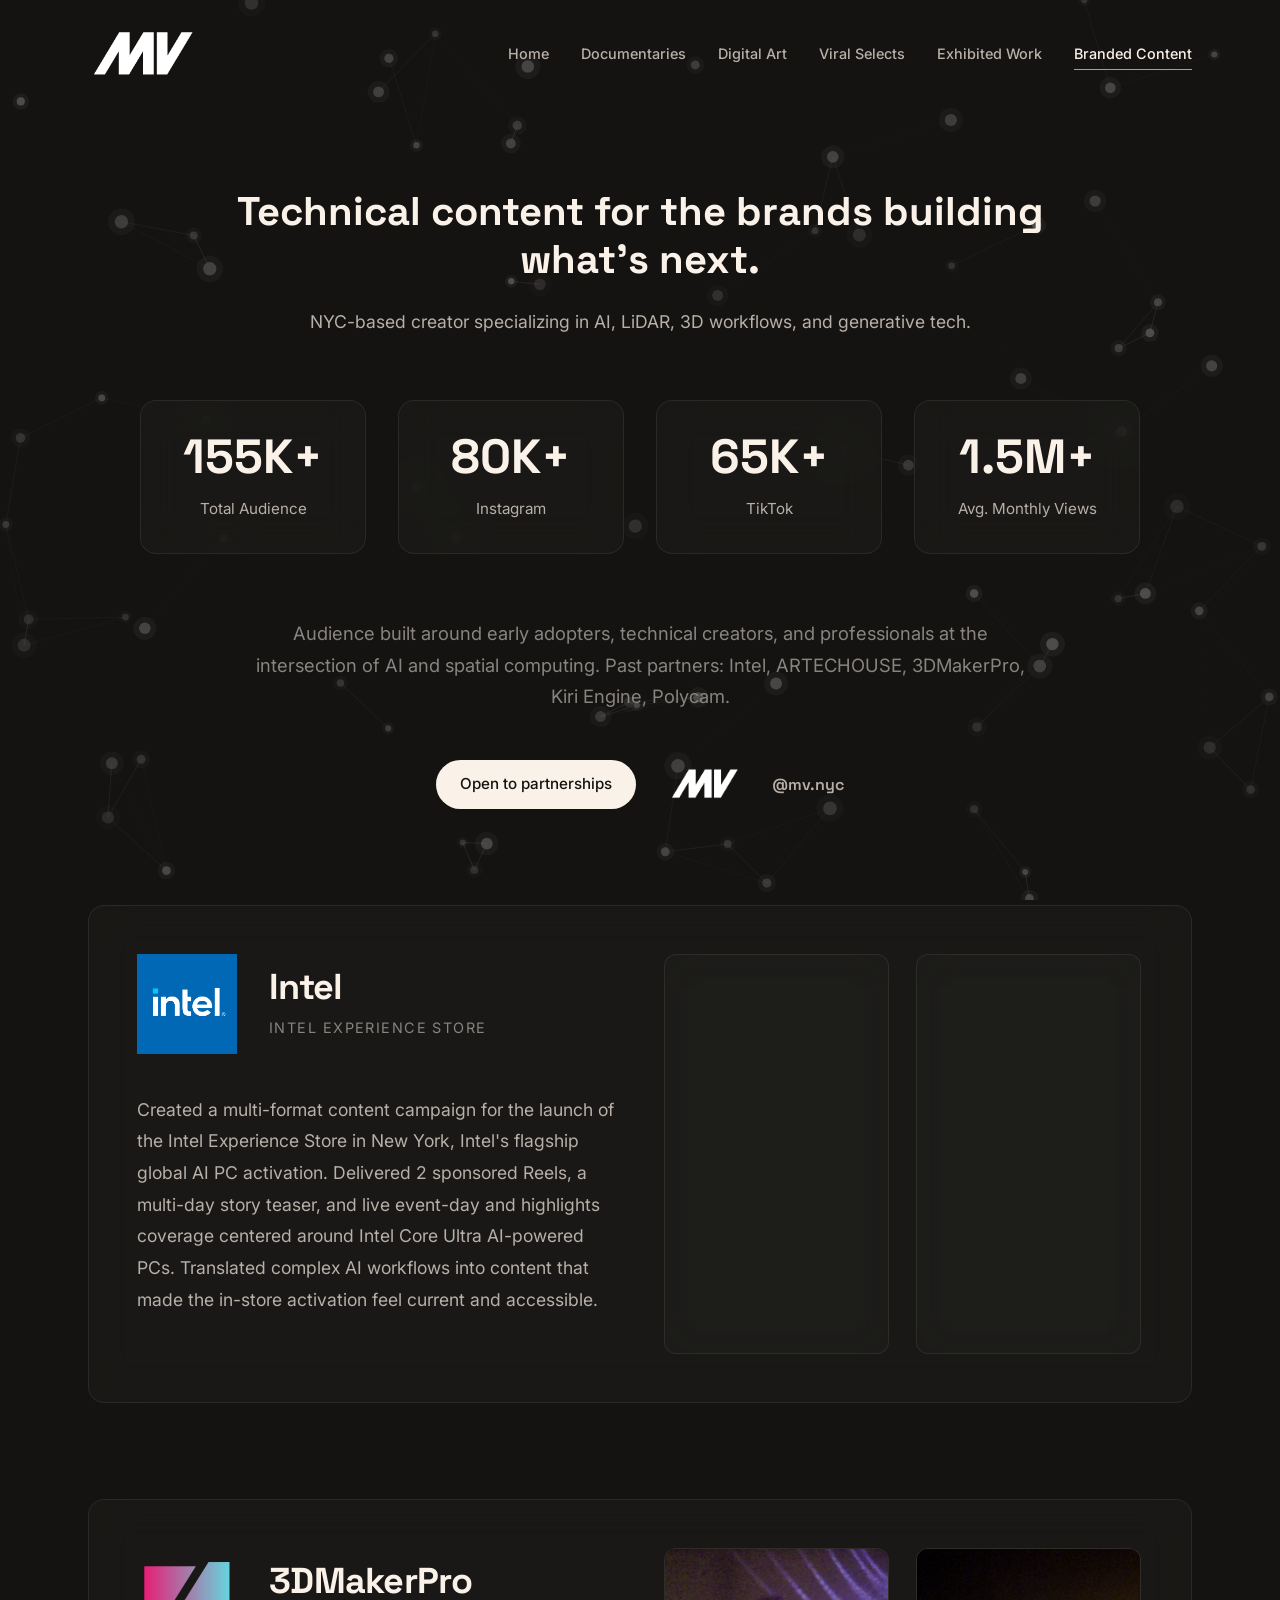
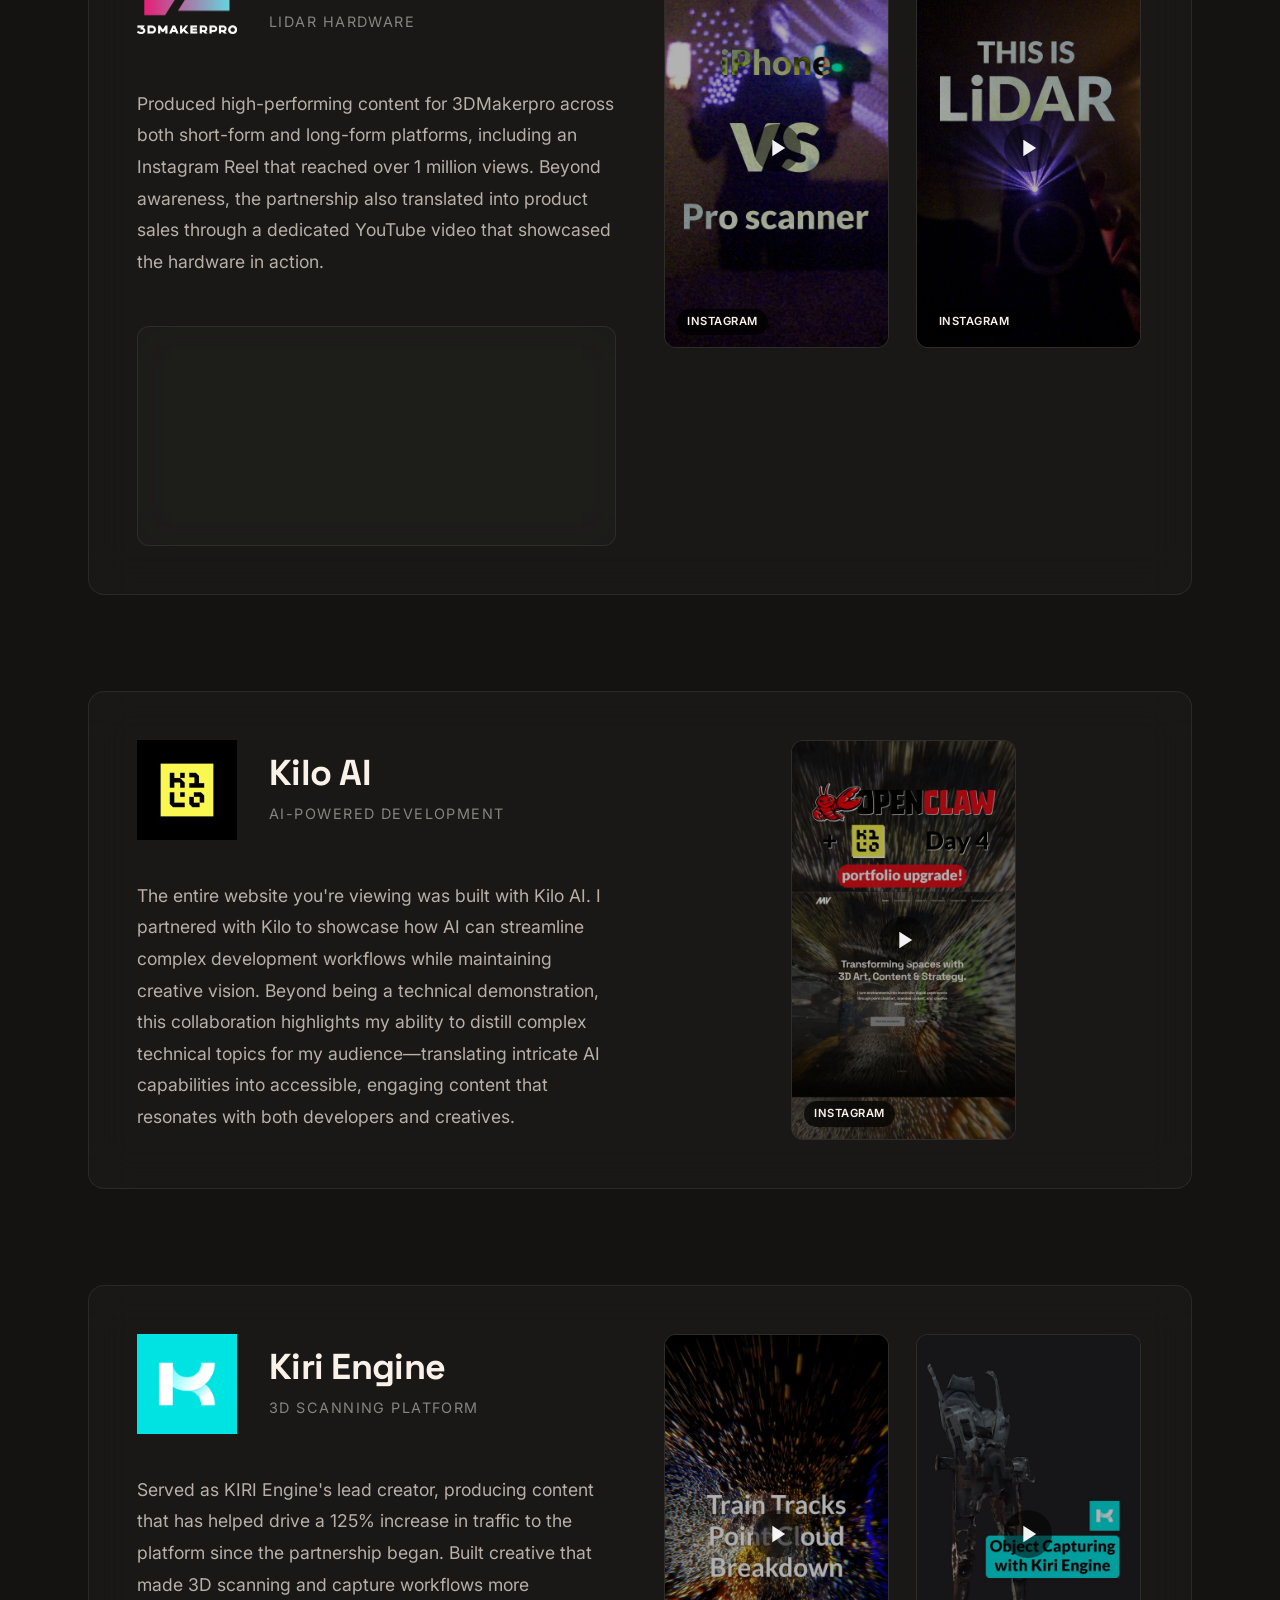
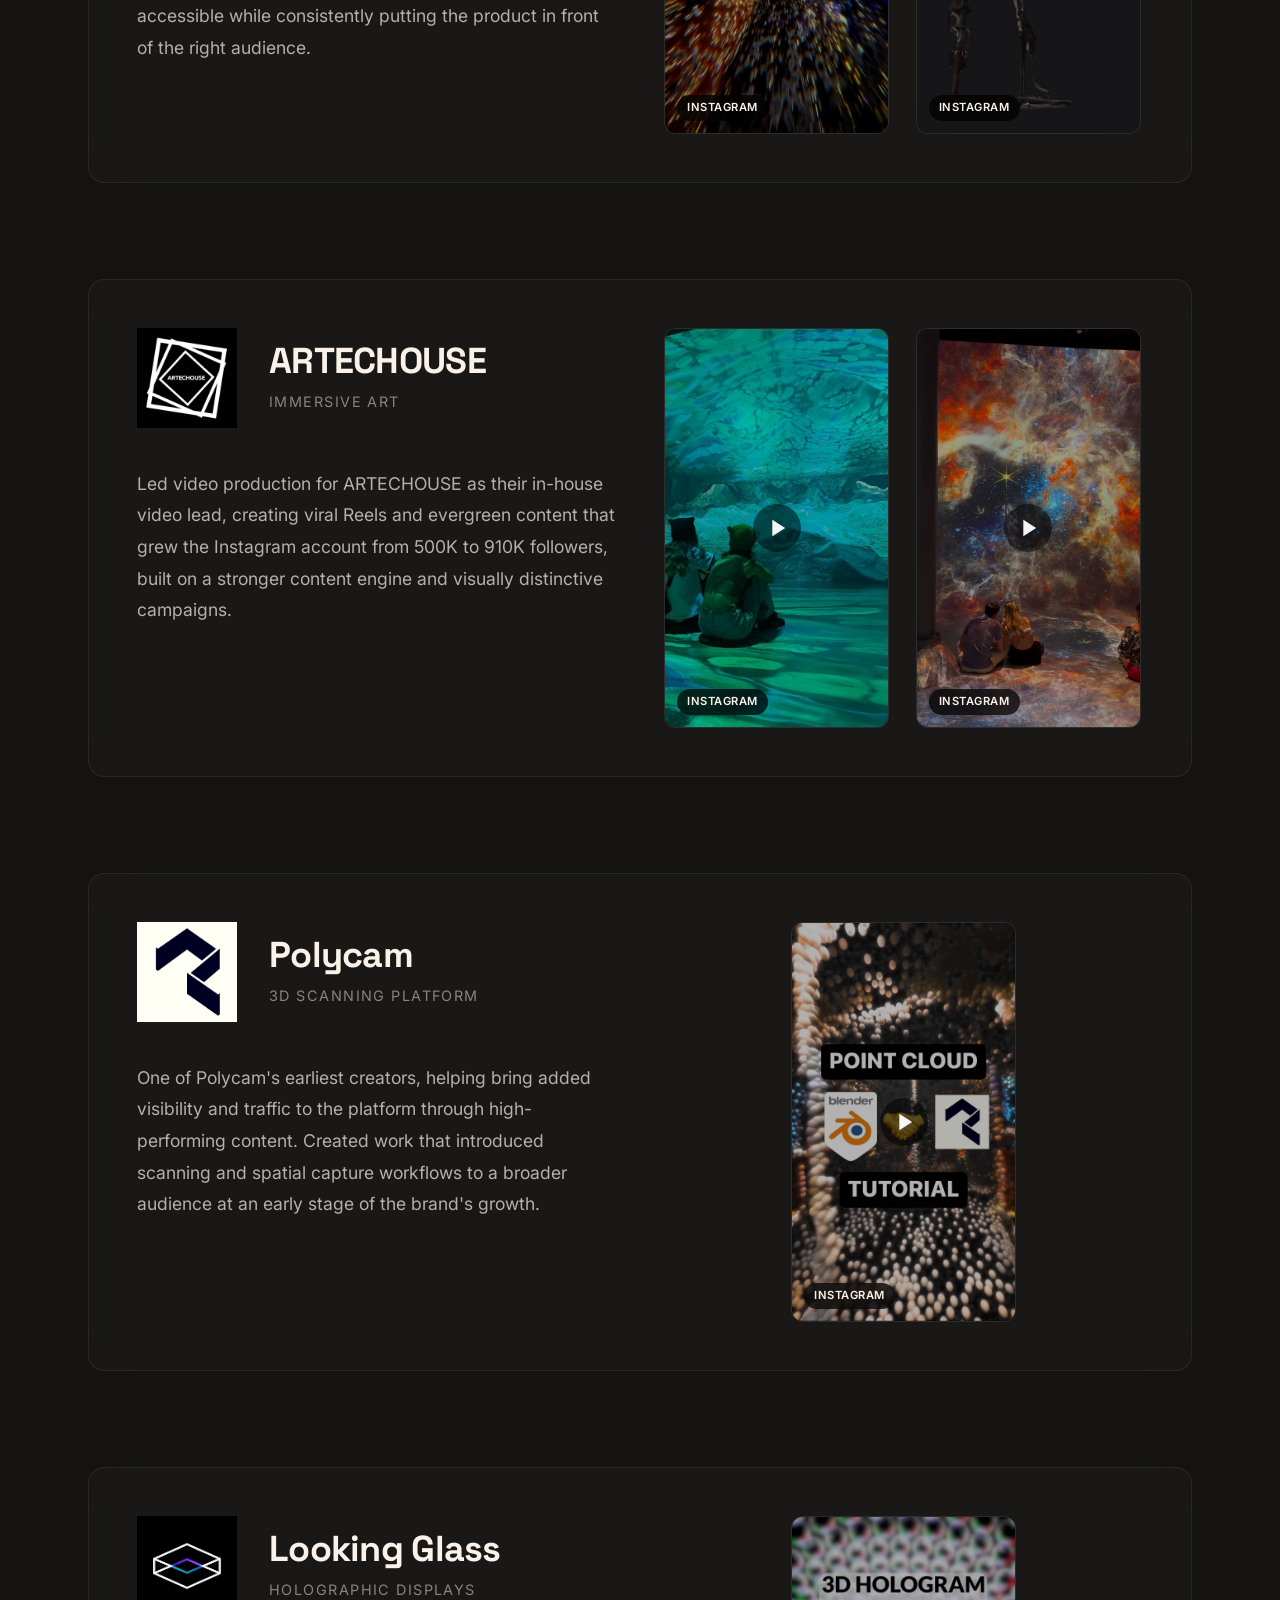
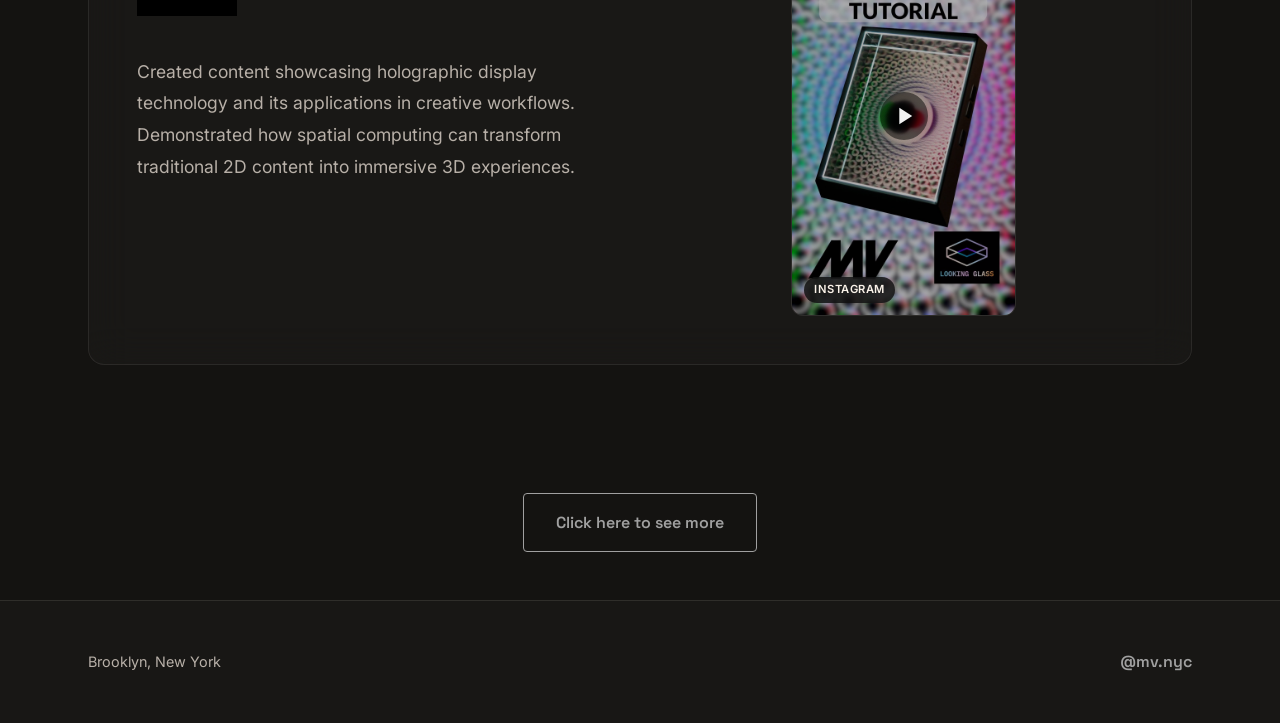
==== commit 8f4bb9ee: "Fix TikTok embed overflow with MutationObserver" ====
--- a/branded-content.html
+++ b/branded-content.html
@@ -9,15 +9,6 @@
     <link rel="preconnect" href="https://fonts.gstatic.com" crossorigin>
     <link href="https://fonts.googleapis.com/css2?family=Inter:wght@400;500;600&family=Space+Grotesk:wght@600;700&display=swap" rel="stylesheet">
     <link rel="stylesheet" href="styles.css">
-    <style>
-        /* TikTok embed fix - inline for higher priority */
-        .video-card.tiktok-card .css-vptvdy {
-            max-width: none !important;
-            min-width: 0 !important;
-            width: 100% !important;
-            margin: -2px !important;
-        }
-    </style>
 </head>
 <body>
     <!-- Particle Canvas Background -->
--- a/styles.css
+++ b/styles.css
@@ -1222,11 +1222,12 @@
     overflow: hidden;
 }
 
-.video-card.tiktok-card div[style] {
-    max-width: none !important;
+/* Target the direct wrapper div created by TikTok */
+.video-card.tiktok-card > div {
+    max-width: 100% !important;
     min-width: 0 !important;
     width: 100% !important;
-    margin: -2px !important;
+    margin: 0 !important;
 }
 
 .video-card.tiktok-card iframe {
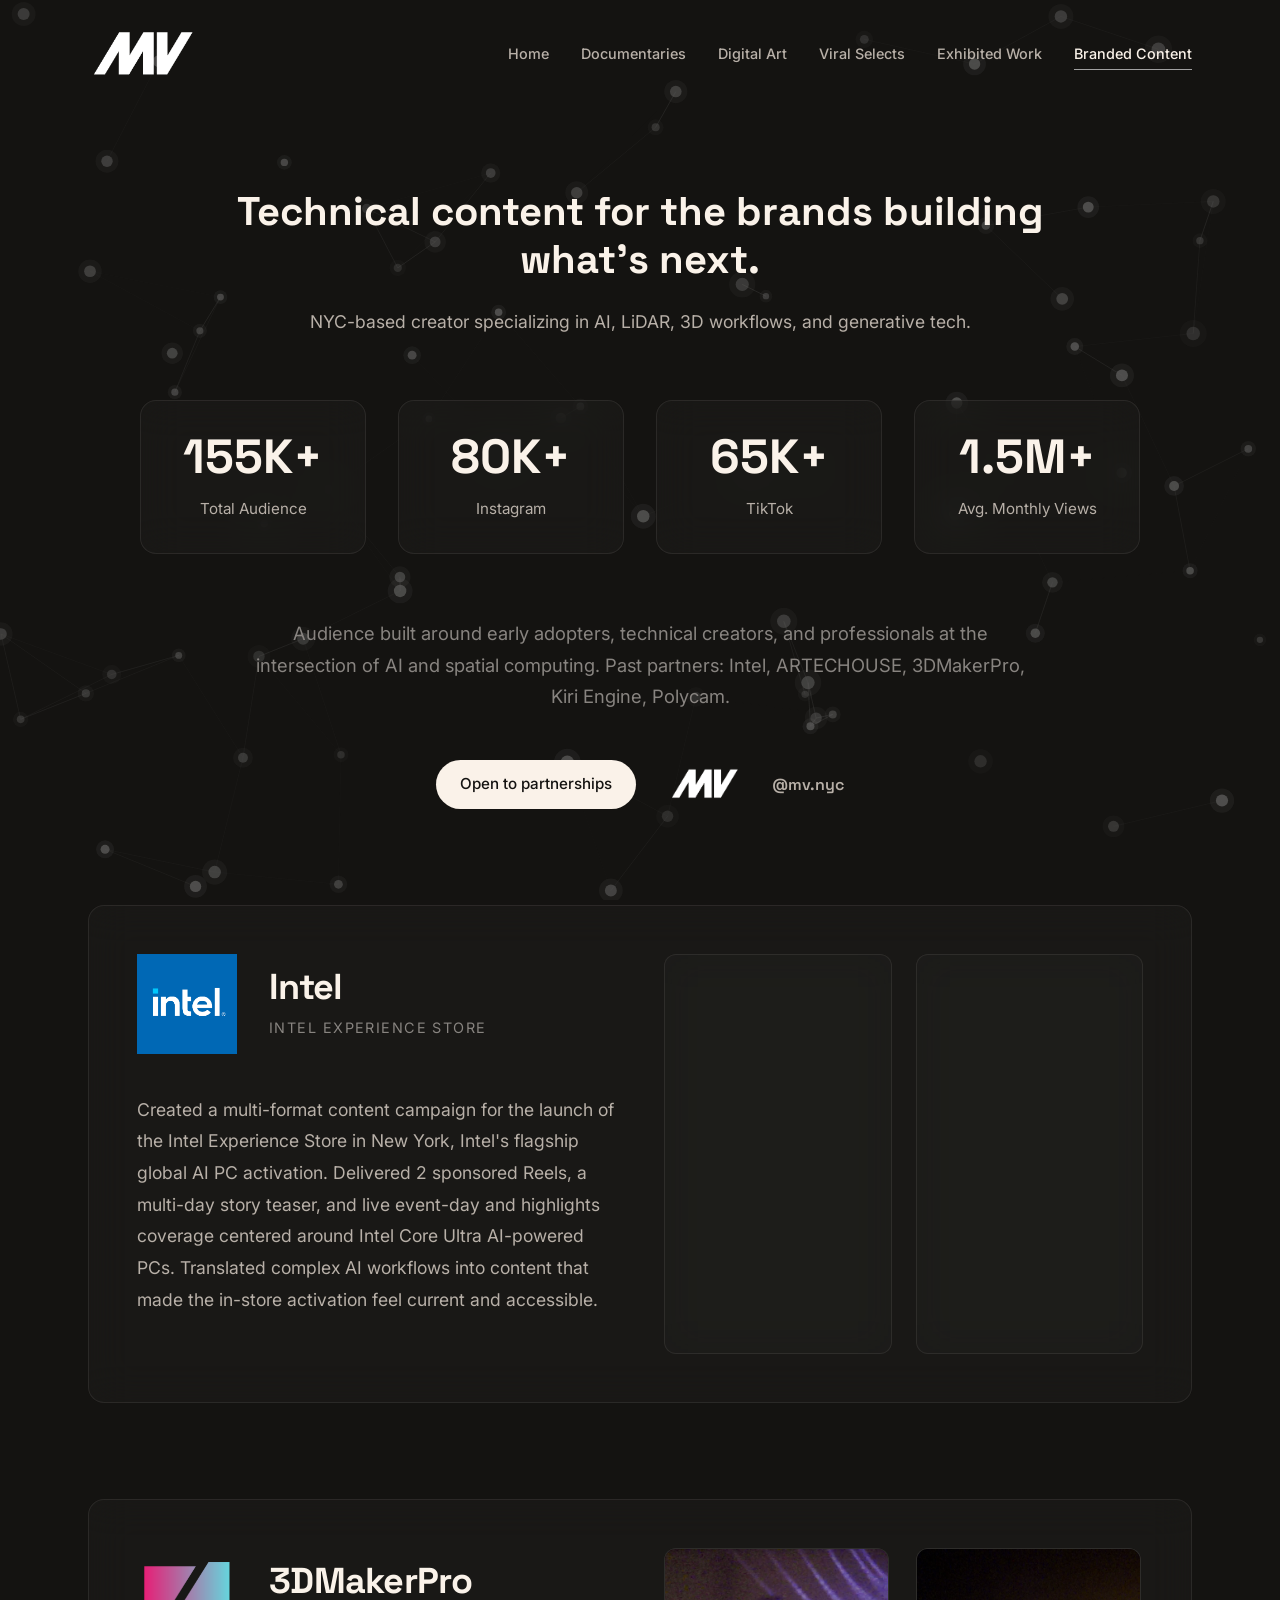
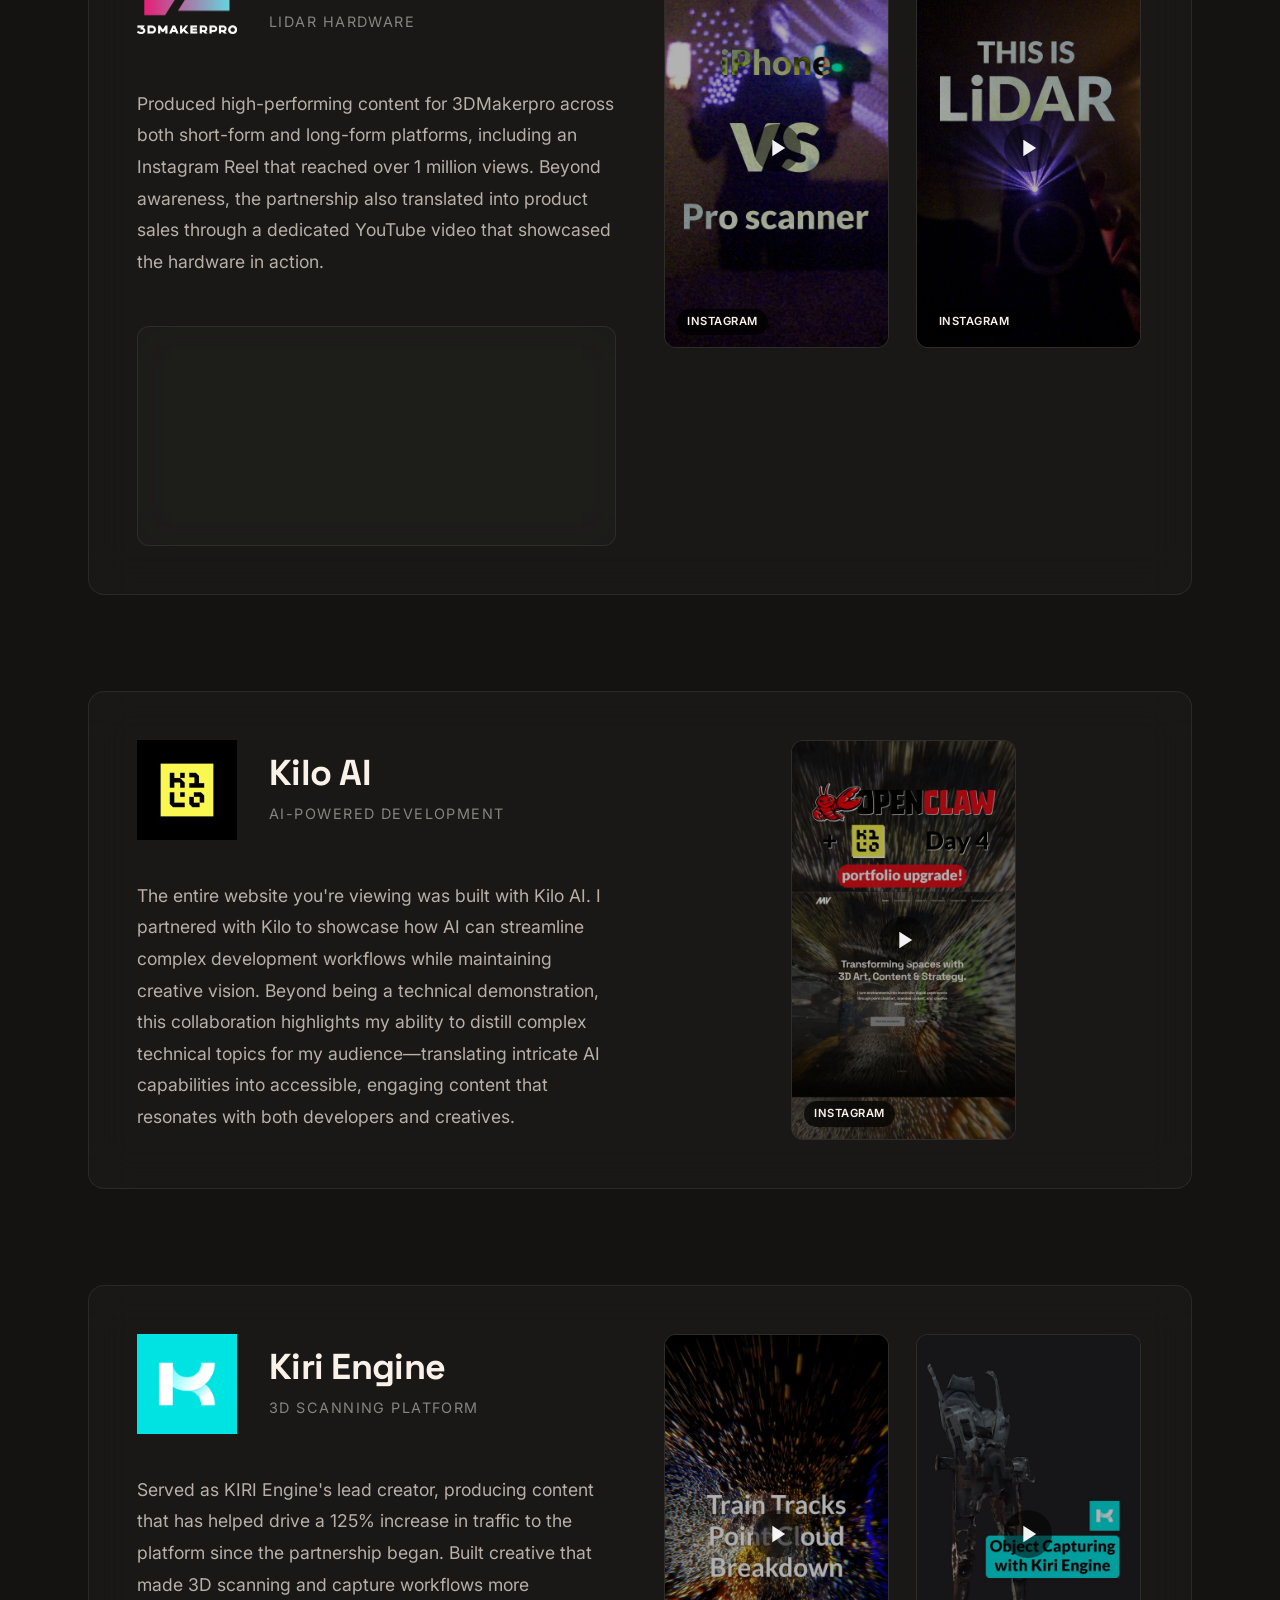
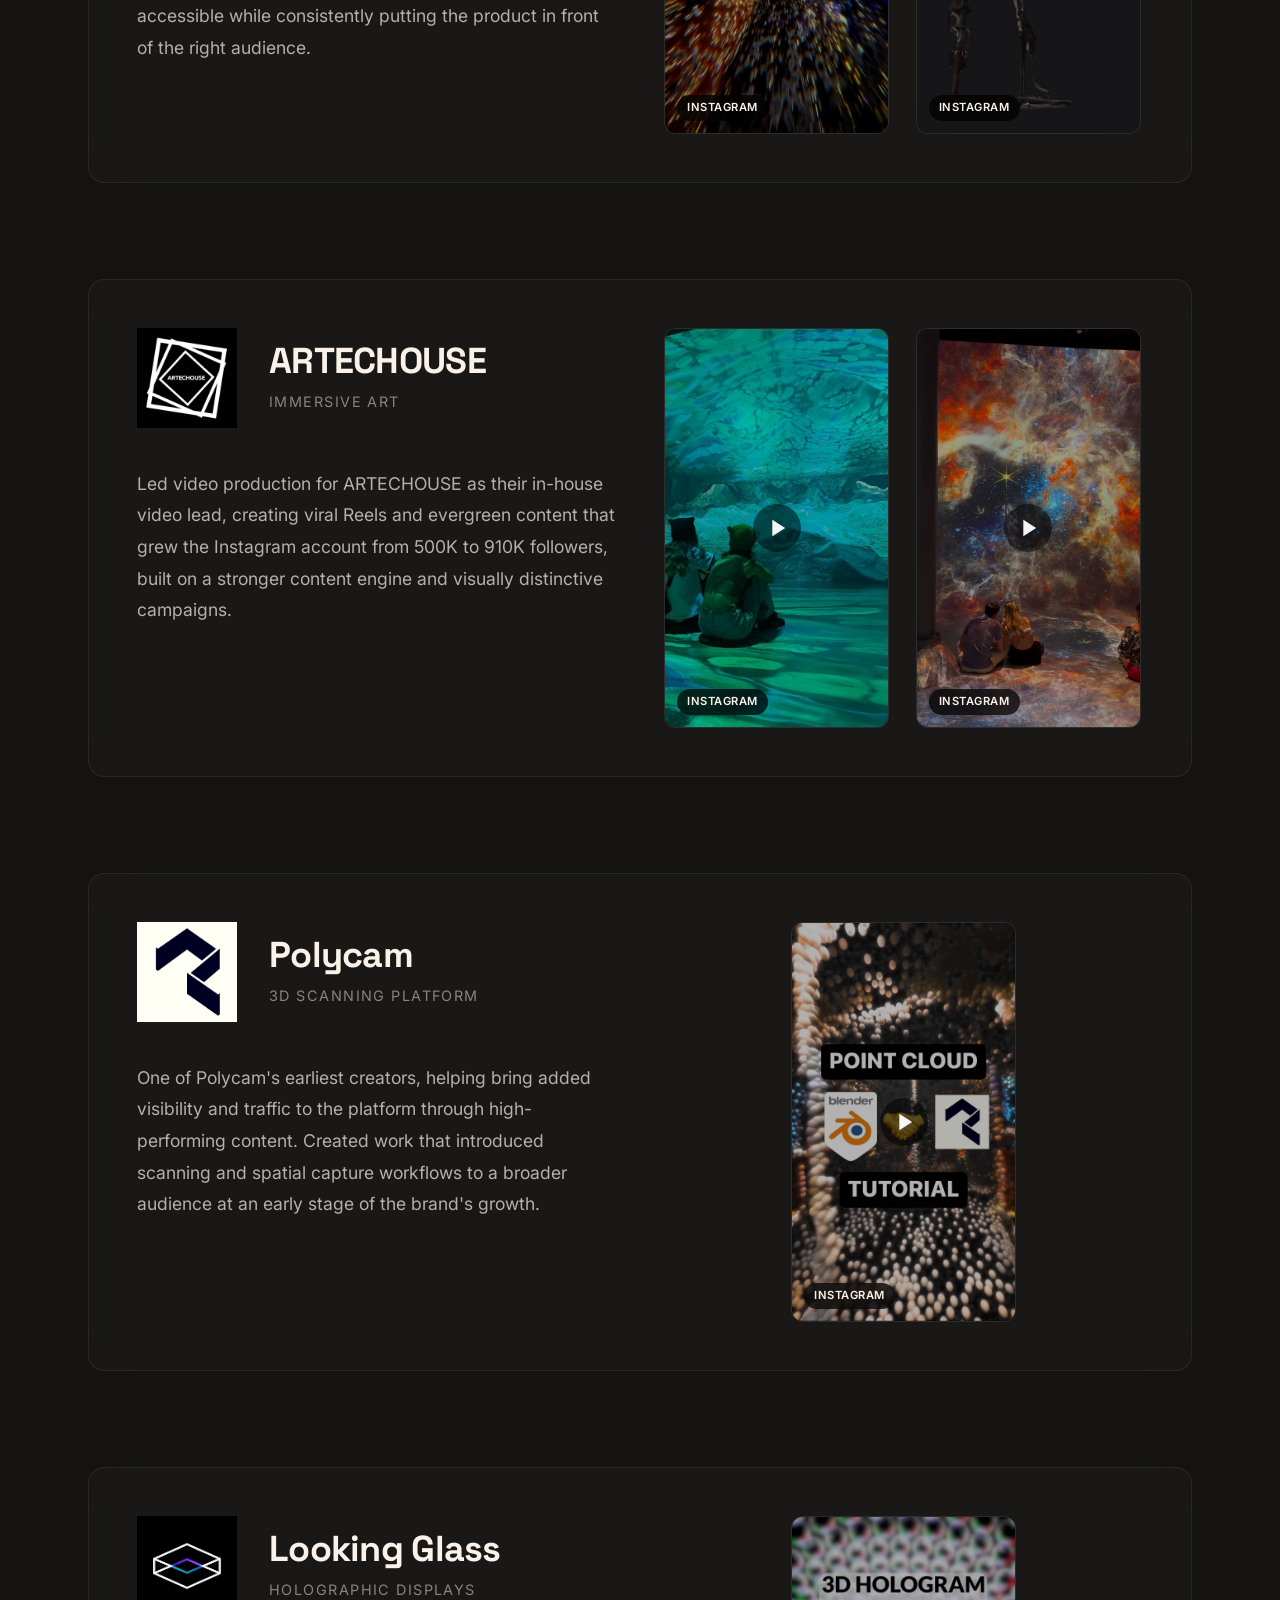
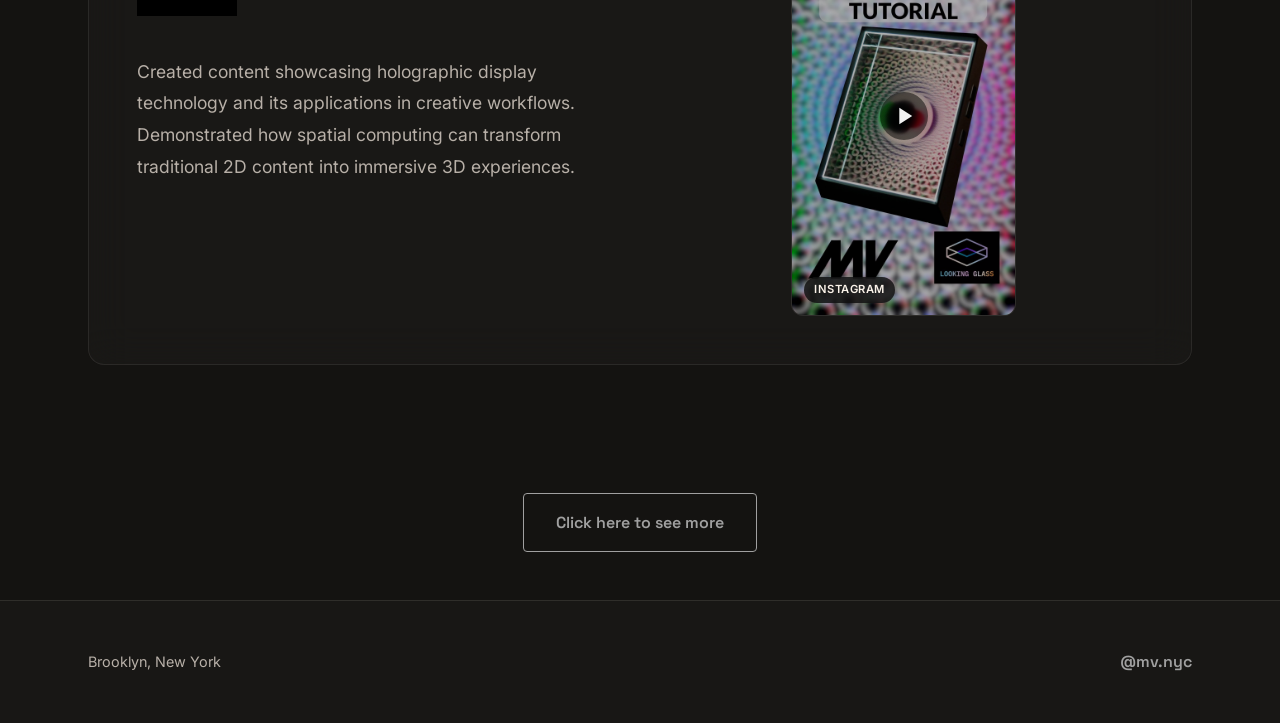
==== commit 017425ea: "Fix TikTok embed sizing by constraining to 325px max-width and responsive stacking" ====
--- a/branded-content.html
+++ b/branded-content.html
@@ -88,7 +88,7 @@
                             <p class="brand-copy">Created a multi-format content campaign for the launch of the Intel Experience Store in New York, Intel's flagship global AI PC activation. Delivered 2 sponsored Reels, a multi-day story teaser, and live event-day and highlights coverage centered around Intel Core Ultra AI-powered PCs. Translated complex AI workflows into content that made the in-store activation feel current and accessible.</p>
                         </div>
                         <div class="brand-videos-col">
-                            <div class="videos-row two-cols">
+                            <div class="videos-row two-cols tiktok-row">
                                 <div class="video-card tiktok-card">
                                     <iframe src="https://www.tiktok.com/embed/7572709450314697997" frameborder="0" allowfullscreen></iframe>
                                 </div>
--- a/styles.css
+++ b/styles.css
@@ -1216,26 +1216,38 @@
     display: block;
 }
 
-/* TikTok embeds - fix width and margin */
+/* TikTok embeds - proper sizing */
 .video-card.tiktok-card {
     position: relative;
     overflow: hidden;
-}
-
-/* Target the direct wrapper div created by TikTok */
+    width: 100%;
+    max-width: 325px;
+    margin: 0 auto;
+}
+
+/* Allow TikTok's natural sizing but constrain container */
 .video-card.tiktok-card > div {
-    max-width: 100% !important;
-    min-width: 0 !important;
     width: 100% !important;
-    margin: 0 !important;
+    max-width: 325px !important;
+    margin: 0 auto !important;
 }
 
 .video-card.tiktok-card iframe {
-    position: absolute;
-    top: 0;
-    left: 0;
-    width: 100%;
-    height: 100%;
+    width: 100%;
+    height: 100%;
+    border: none;
+}
+
+/* TikTok specific responsive - stack to 1 column on smaller screens */
+@media (max-width: 700px) {
+    .videos-row.tiktok-row {
+        grid-template-columns: 1fr;
+    }
+    
+    .video-card.tiktok-card {
+        max-width: 325px;
+        margin: 0 auto;
+    }
 }
 
 .video-card.instagram-card {
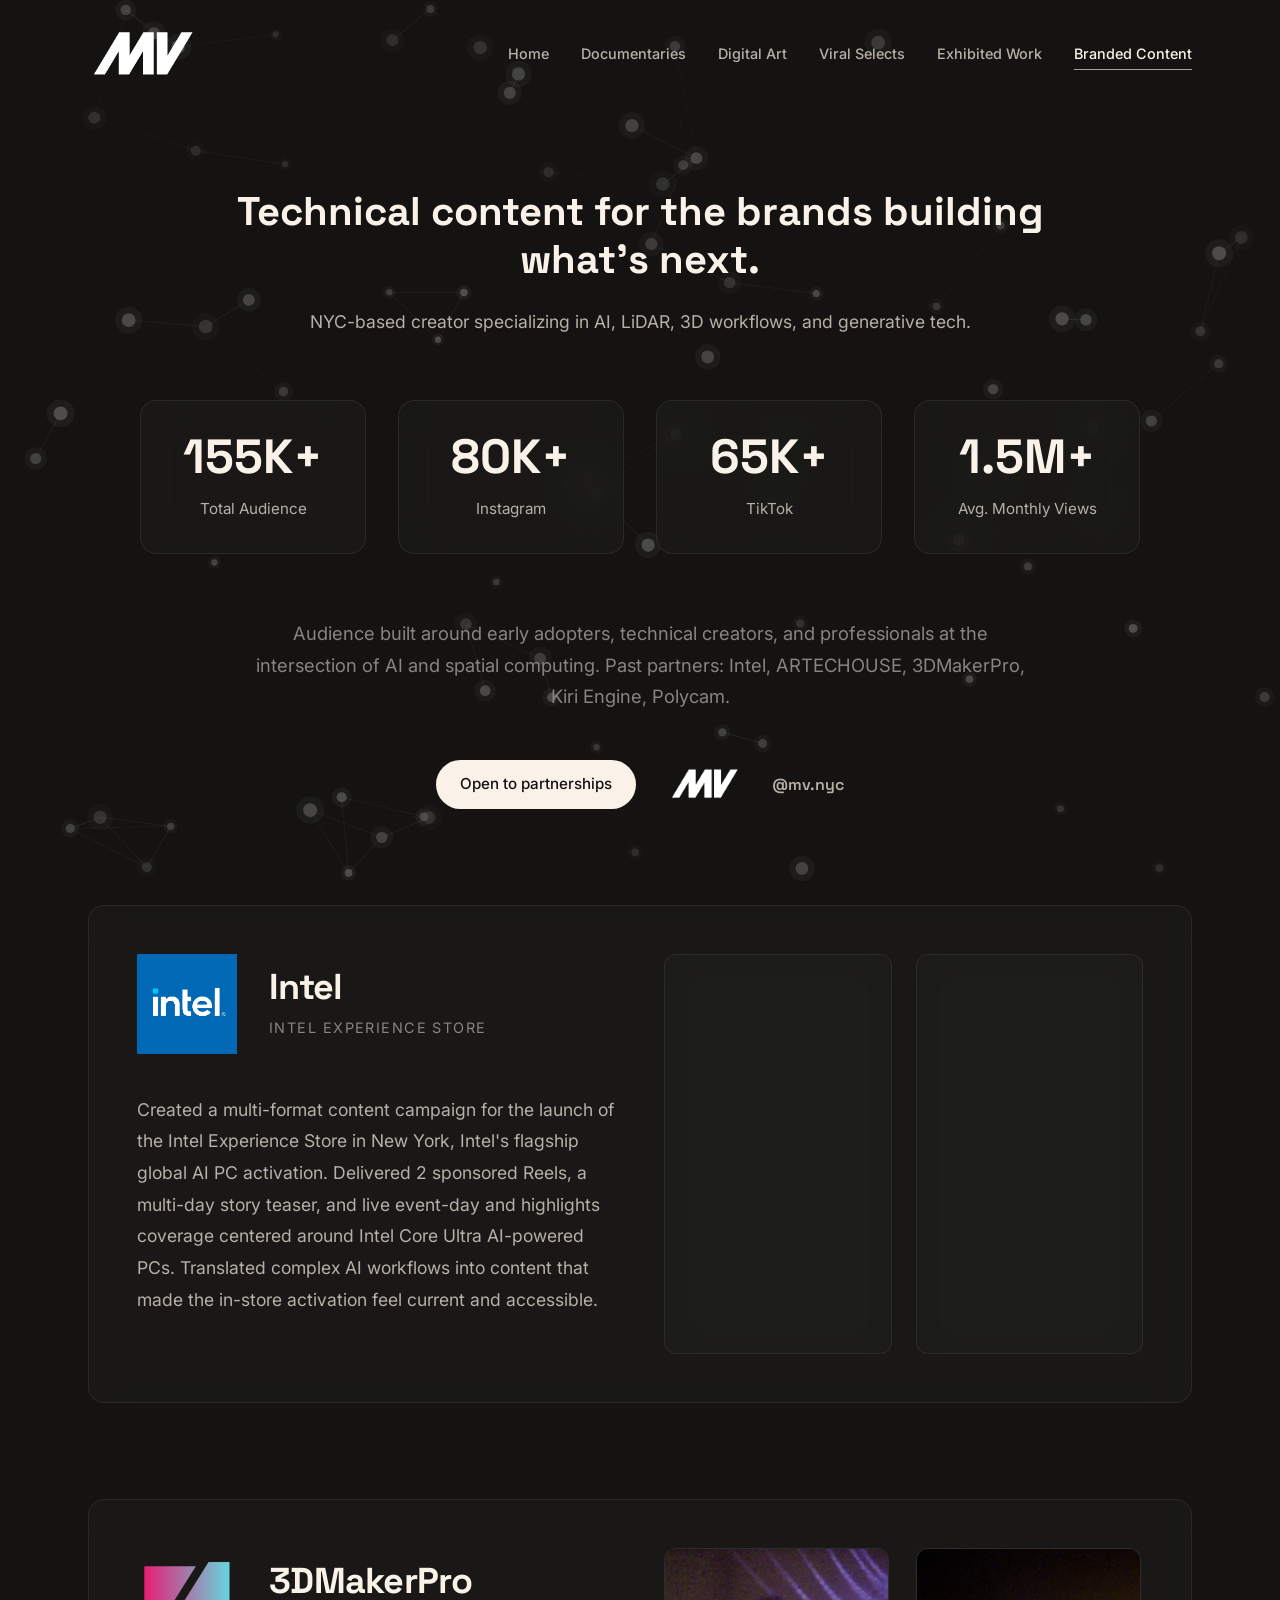
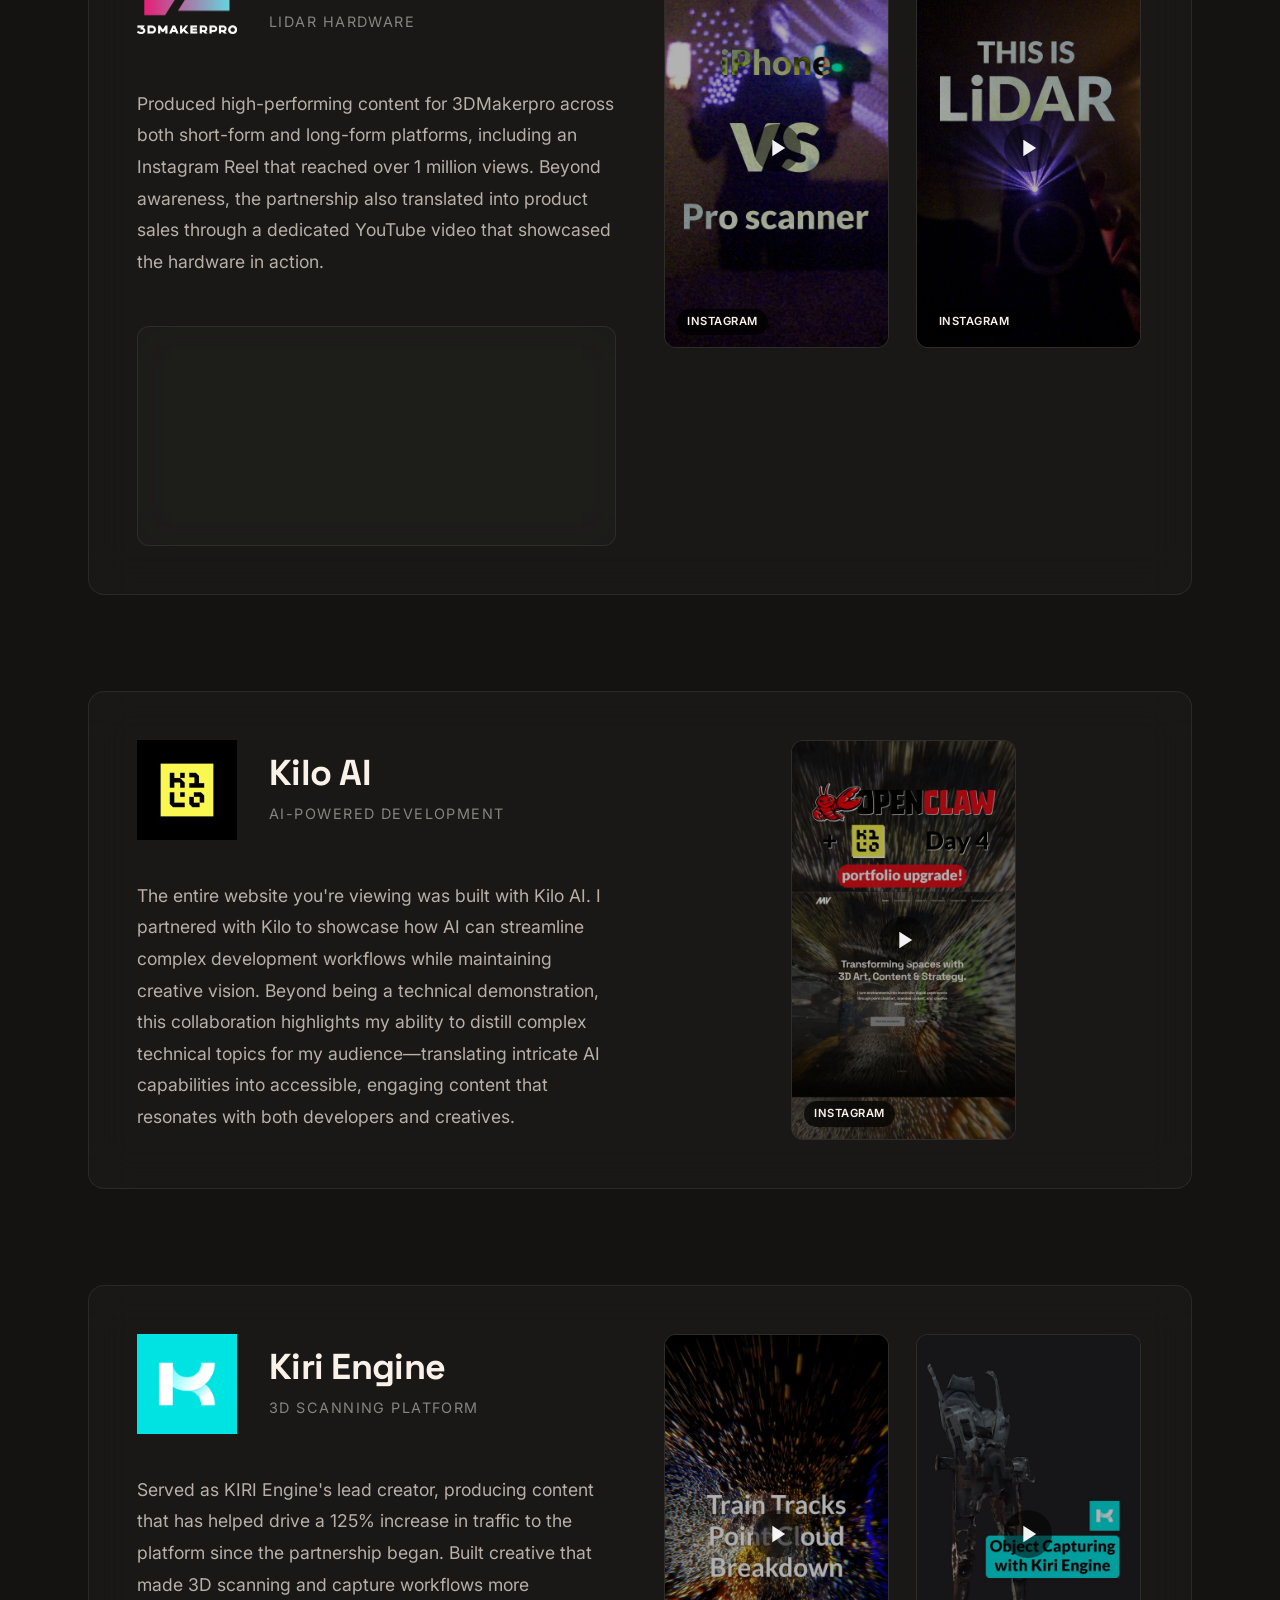
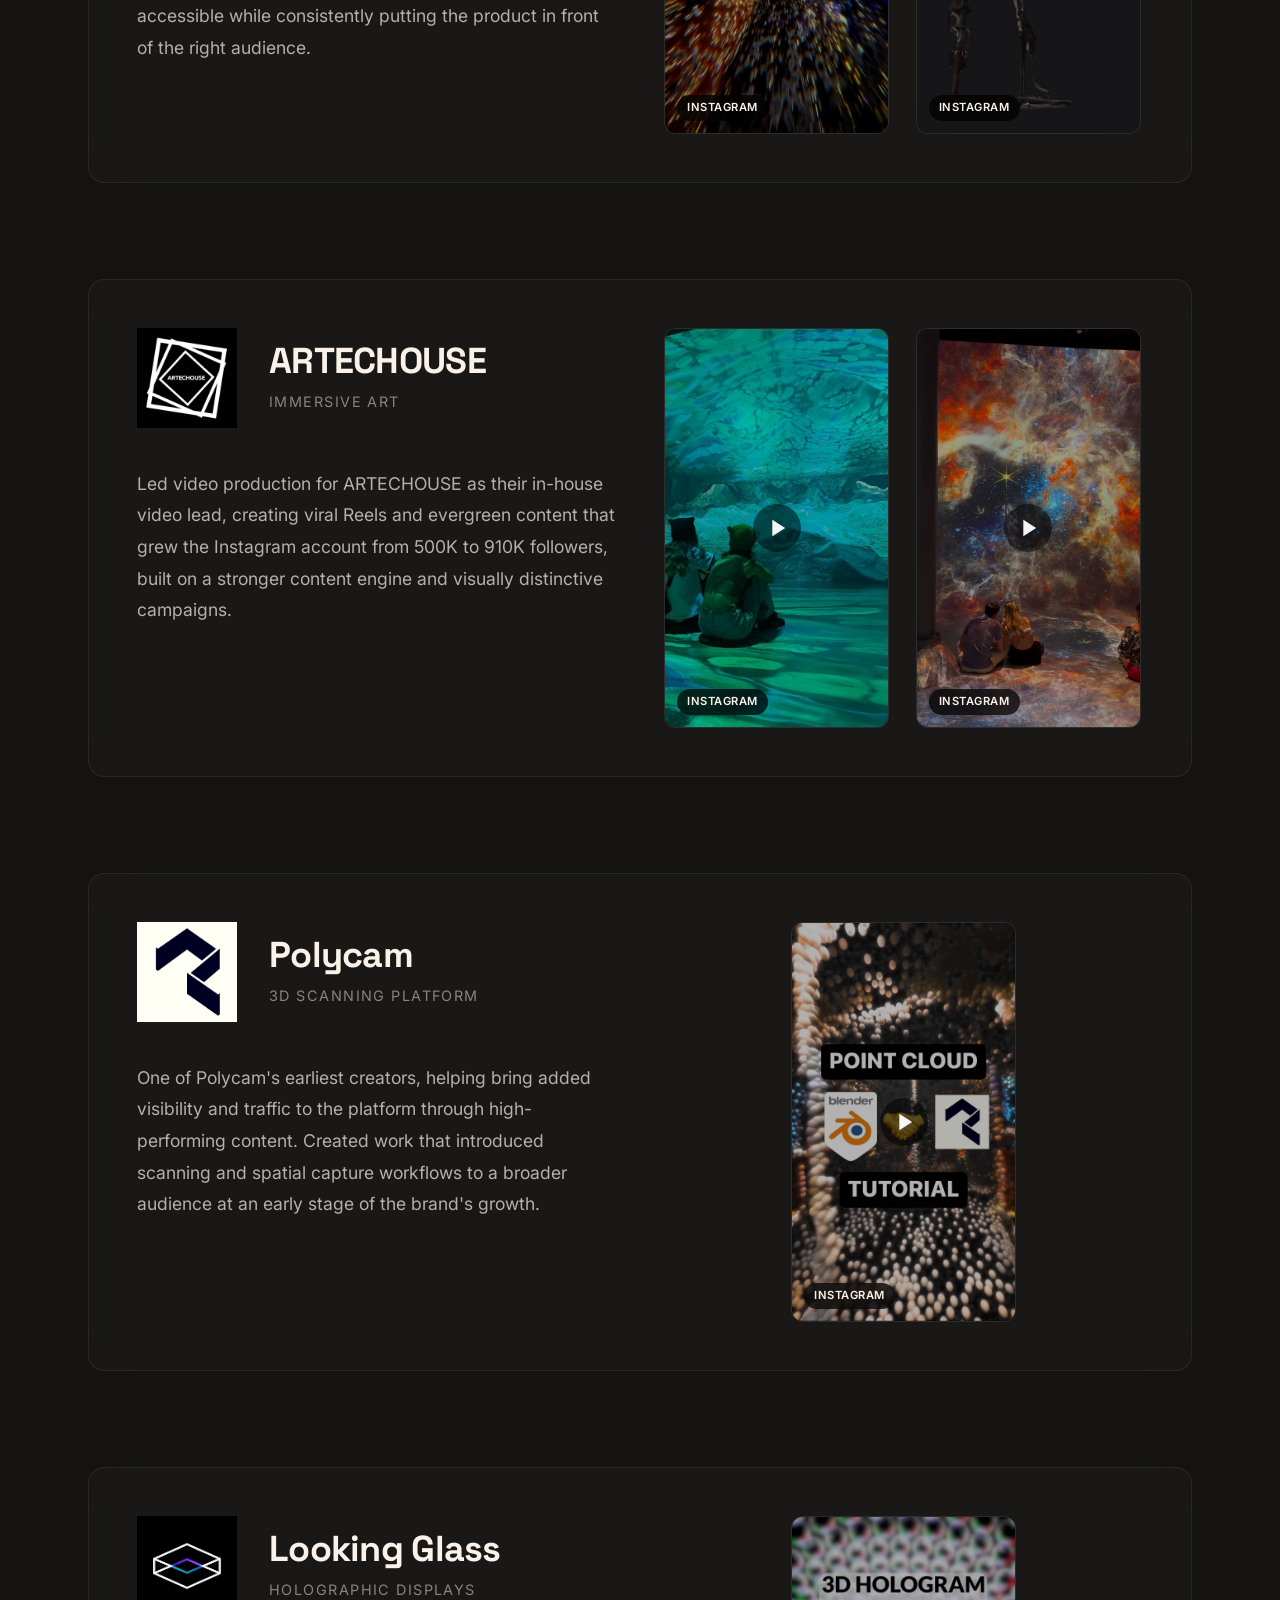
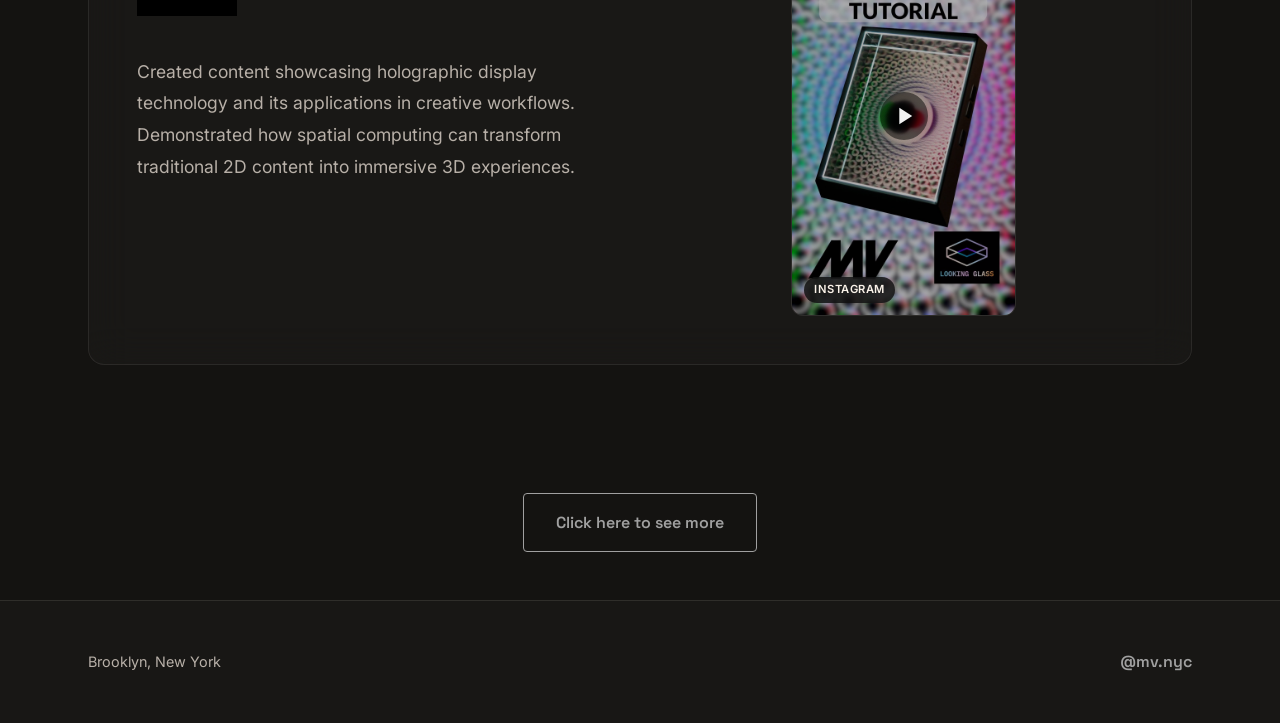
==== commit e1fd967a: "Add TikTok embed.js script" ====
--- a/branded-content.html
+++ b/branded-content.html
@@ -285,5 +285,6 @@
 
     <script src="particles.js"></script>
     <script src="script.js"></script>
+    <script async src="https://www.tiktok.com/embed.js"></script>
 </body>
 </html>
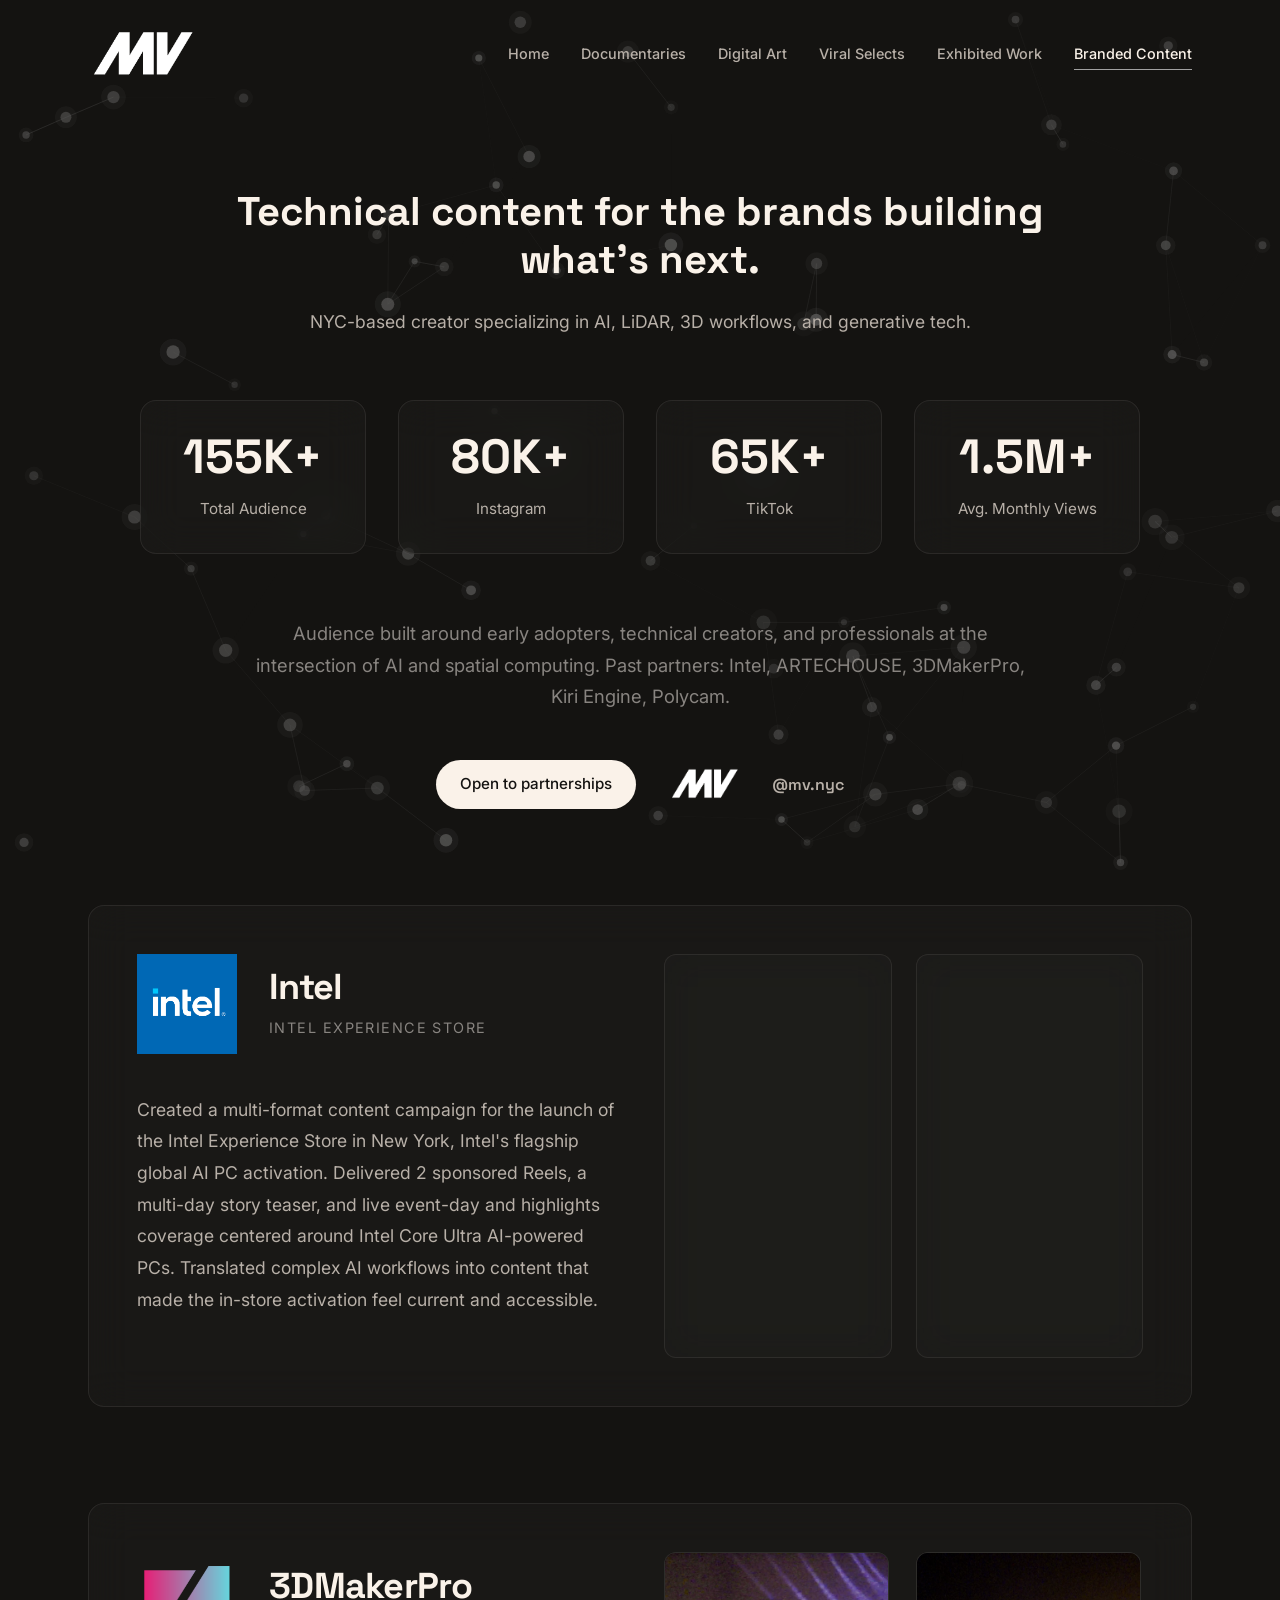
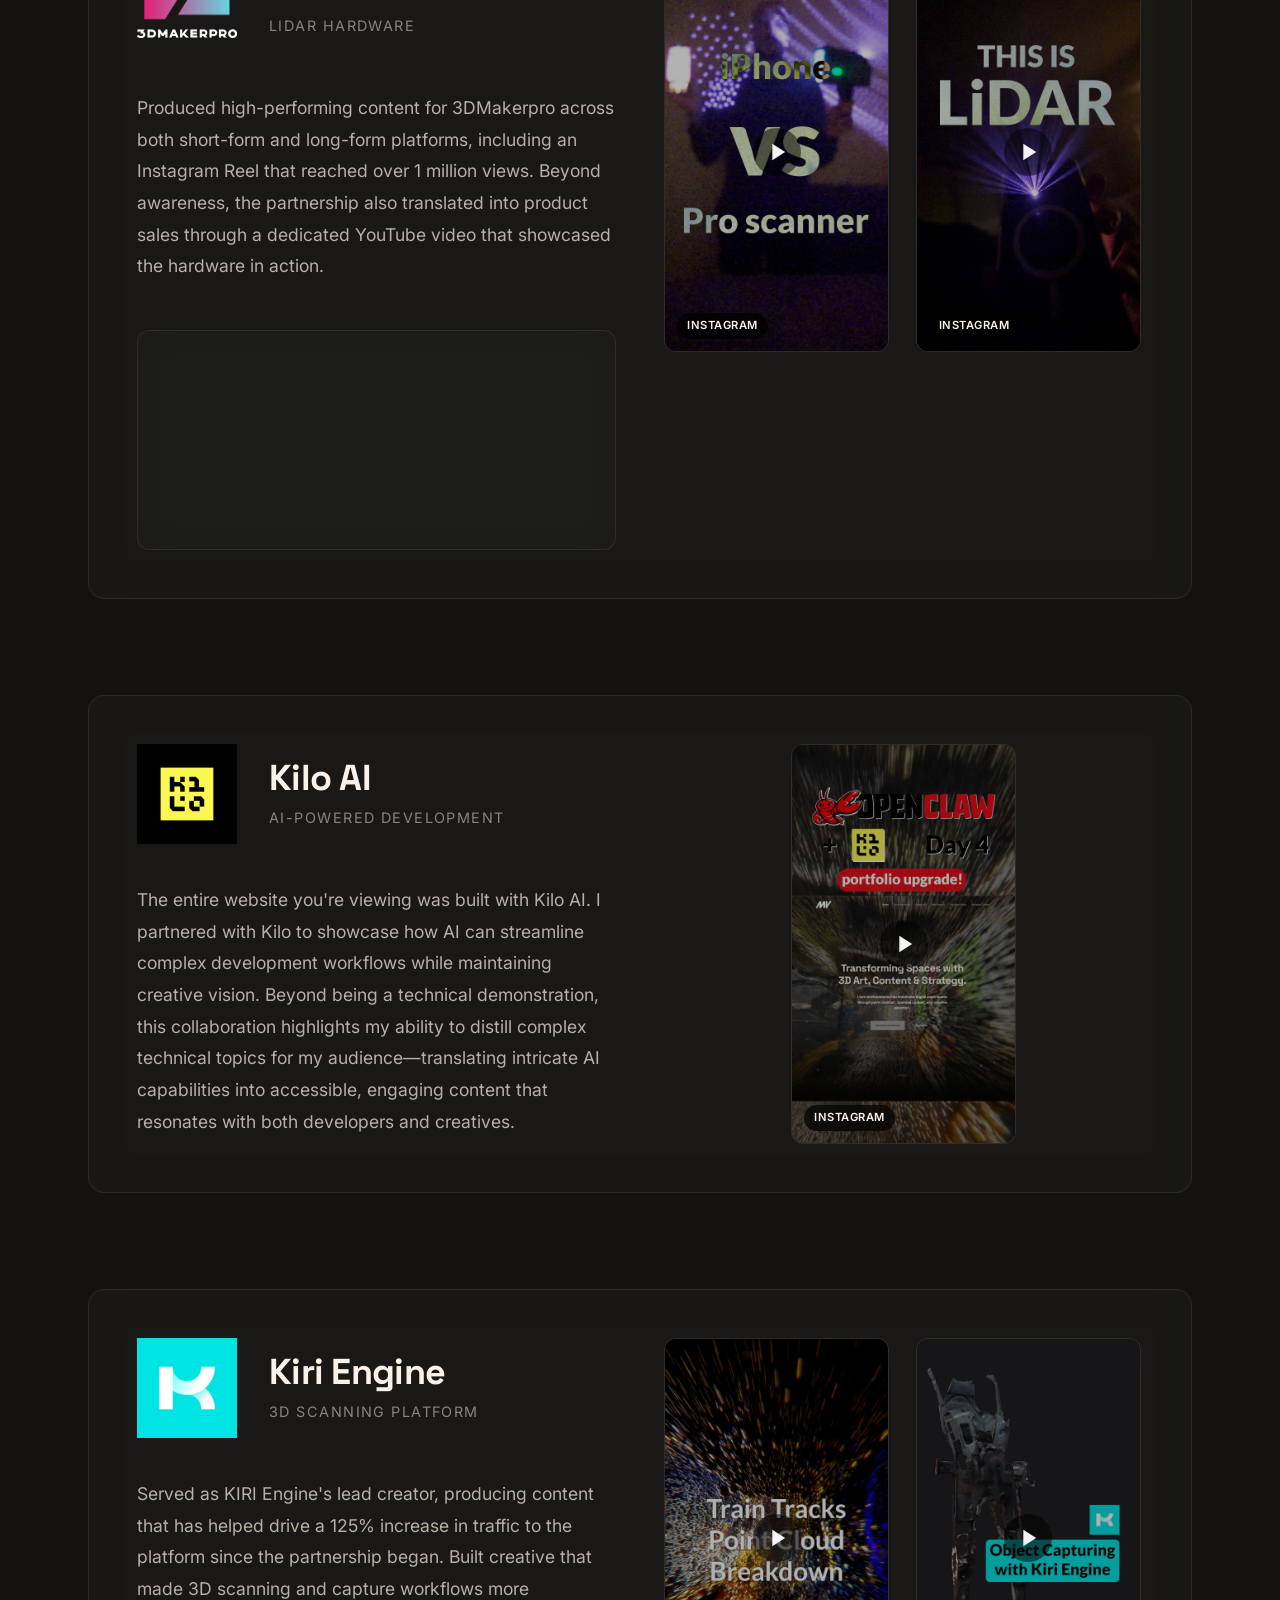
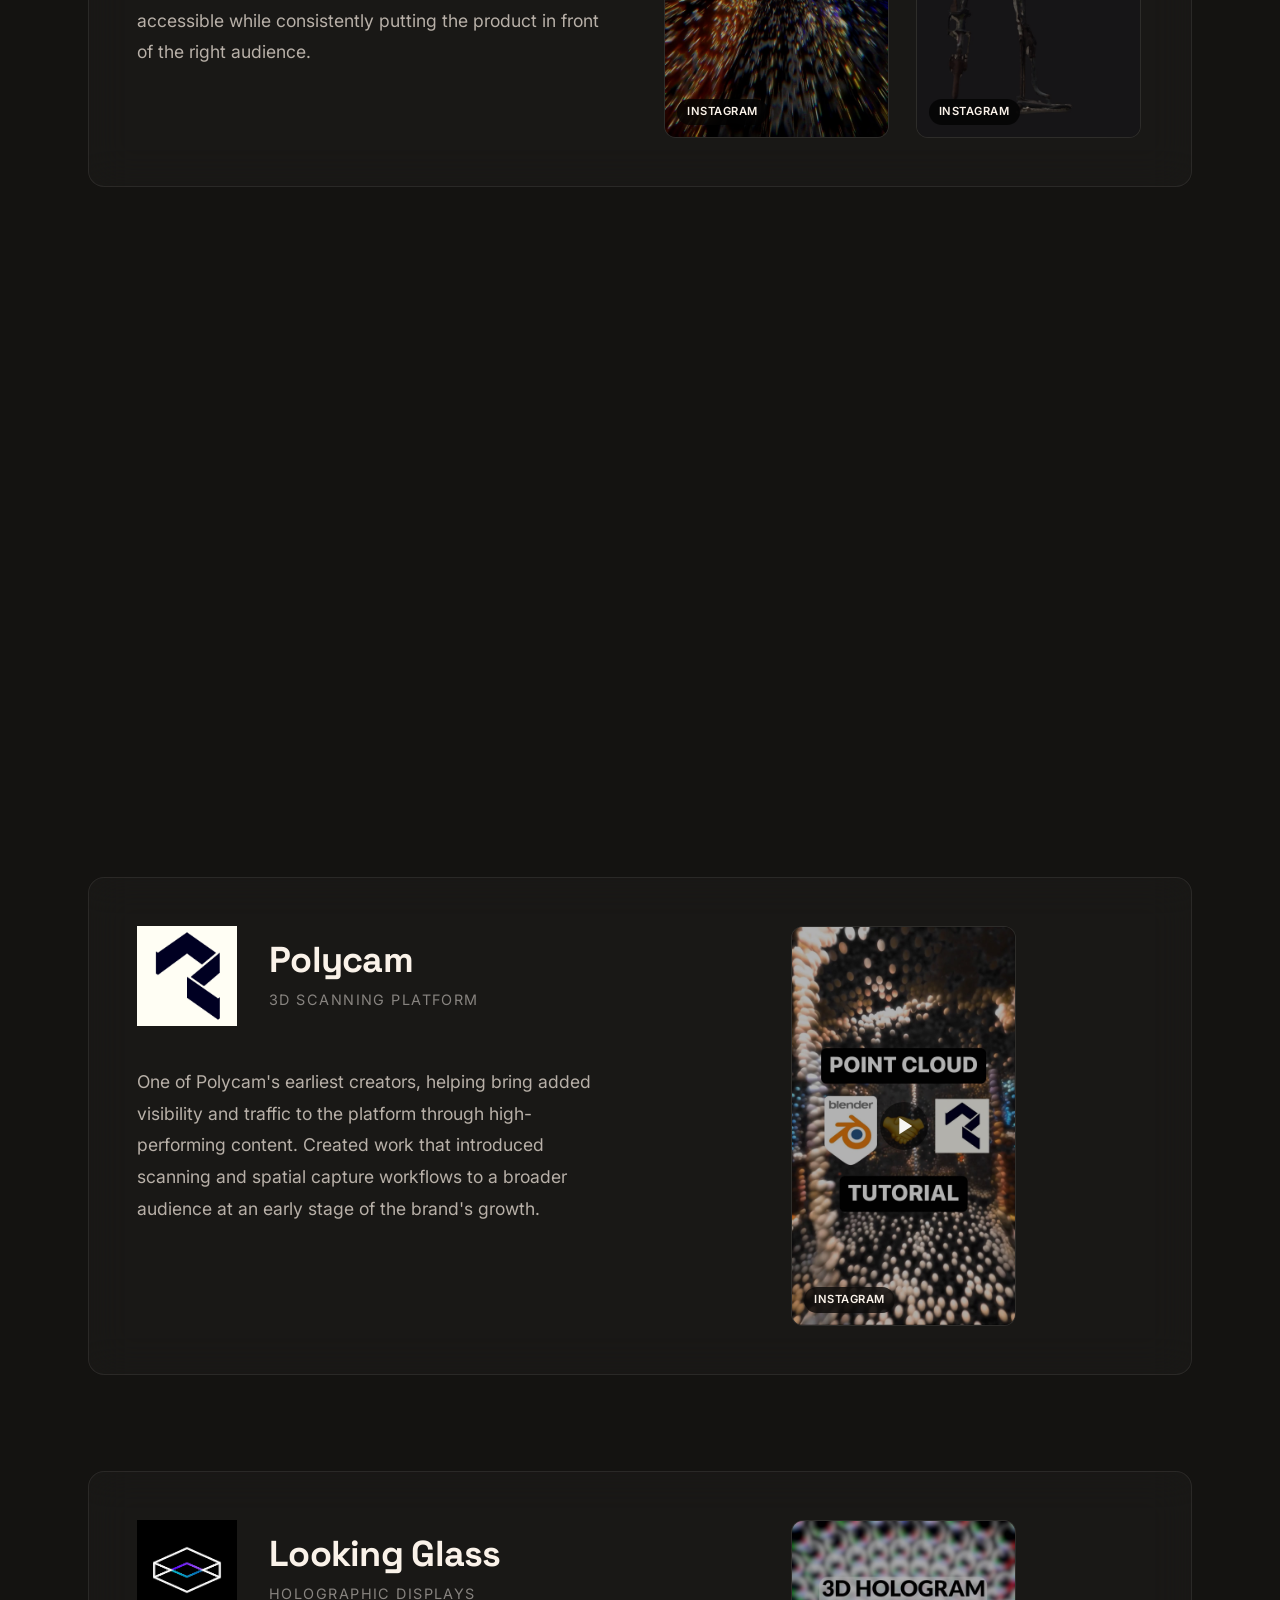
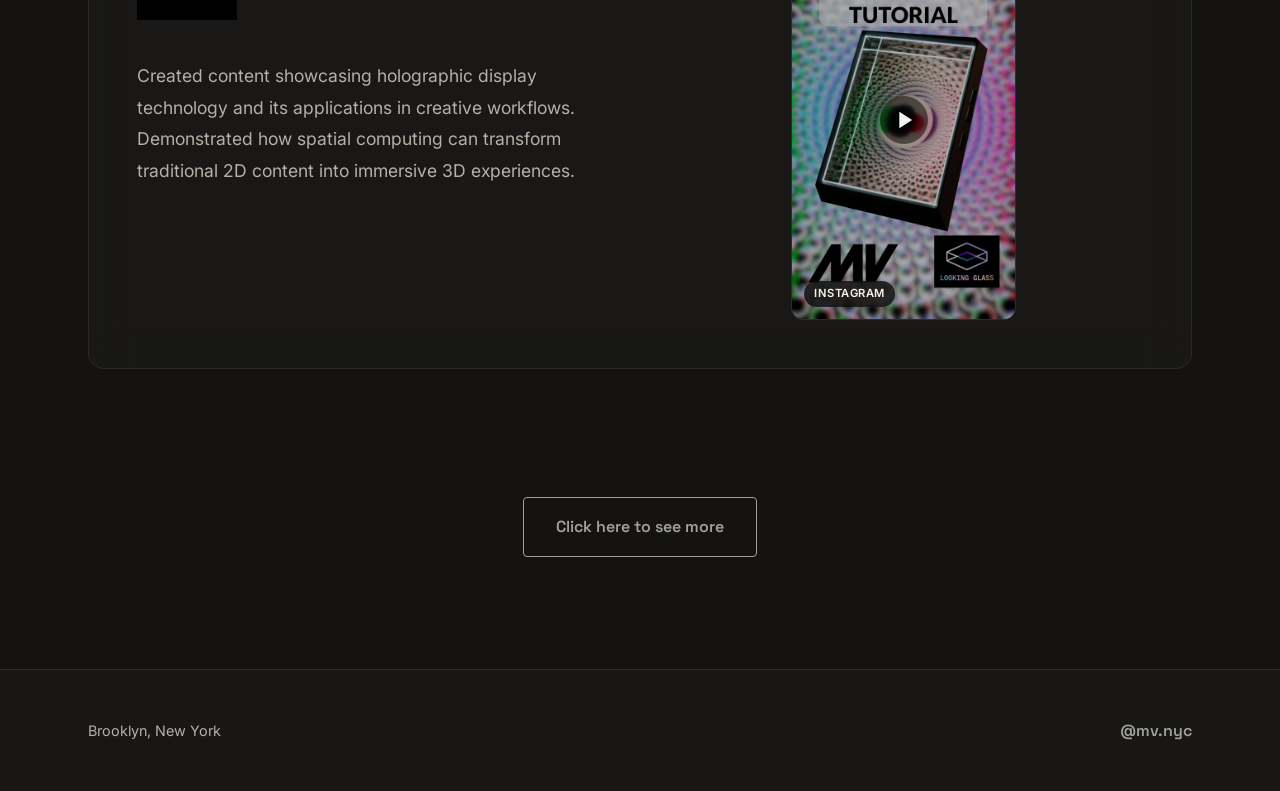
==== commit c445f044: "Redesign documentary page, fix TikTok embeds, exhibited work layout - Documentary: two-column featur" ====
--- a/branded-content.html
+++ b/branded-content.html
@@ -32,7 +32,7 @@
         </div>
     </nav>
 
-    <main>
+    <main class="page-main">
         <!-- Stats Hero Section -->
         <section class="stats-hero">
             <div class="container">
@@ -90,10 +90,10 @@
                         <div class="brand-videos-col">
                             <div class="videos-row two-cols tiktok-row">
                                 <div class="video-card tiktok-card">
-                                    <iframe src="https://www.tiktok.com/embed/7572709450314697997" frameborder="0" allowfullscreen></iframe>
+                                    <iframe src="https://www.tiktok.com/embed/7572709450314697997" frameborder="0" scrolling="no" allowfullscreen></iframe>
                                 </div>
                                 <div class="video-card tiktok-card">
-                                    <iframe src="https://www.tiktok.com/embed/7574194808458054926" frameborder="0" allowfullscreen></iframe>
+                                    <iframe src="https://www.tiktok.com/embed/7574194808458054926" frameborder="0" scrolling="no" allowfullscreen></iframe>
                                 </div>
                             </div>
                         </div>
@@ -114,7 +114,7 @@
                             <p class="brand-copy">Produced high-performing content for 3DMakerpro across both short-form and long-form platforms, including an Instagram Reel that reached over 1 million views. Beyond awareness, the partnership also translated into product sales through a dedicated YouTube video that showcased the hardware in action.</p>
                             
                             <div class="video-card youtube-card-below">
-                                <iframe src="https://www.youtube.com/embed/K5SvDWQdvUA" frameborder="0" allowfullscreen></iframe>
+                                <iframe src="https://www.youtube-nocookie.com/embed/K5SvDWQdvUA" frameborder="0" allowfullscreen></iframe>
                             </div>
                         </div>
                         <div class="brand-videos-col">
--- a/styles.css
+++ b/styles.css
@@ -195,9 +195,9 @@
     left: 0;
     width: 100%;
     height: 100%;
-    z-index: 2;
-    opacity: 0.5;
-    pointer-events: auto;
+    z-index: 0;
+    opacity: 0.4;
+    pointer-events: none;
 }
 
 /* 3D Render Background - Hero only */
@@ -1195,8 +1195,7 @@
     transition: transform 0.2s ease, border-color 0.2s ease;
 }
 
-/* TikTok and Instagram Reels - Vertical 9:16 */
-.video-card.tiktok-card,
+/* Instagram Reels - Vertical 9:16 with fixed height */
 .video-card.instagram-card {
     aspect-ratio: 9/16;
     height: 400px;
@@ -1216,26 +1215,35 @@
     display: block;
 }
 
-/* TikTok embeds - proper sizing */
+/* TikTok embeds - let aspect-ratio control height, no fixed height */
 .video-card.tiktok-card {
     position: relative;
     overflow: hidden;
     width: 100%;
     max-width: 325px;
     margin: 0 auto;
-}
-
-/* Allow TikTok's natural sizing but constrain container */
-.video-card.tiktok-card > div {
-    width: 100% !important;
-    max-width: 325px !important;
-    margin: 0 auto !important;
+    aspect-ratio: 9 / 16;
+    height: auto;
+    max-height: none;
+    min-height: 0;
 }
 
 .video-card.tiktok-card iframe {
+    position: absolute;
+    top: 0;
+    left: 0;
     width: 100%;
     height: 100%;
     border: none;
+    scrolling: no;
+}
+
+/* Override .videos-row fixed height for tiktok cards */
+.videos-row .video-card.tiktok-card,
+.videos-row.two-cols .video-card.tiktok-card {
+    height: auto;
+    max-height: none;
+    min-height: 0;
 }
 
 /* TikTok specific responsive - stack to 1 column on smaller screens */
@@ -1652,6 +1660,71 @@
 .custom-embed-caption span {
     font-size: 0.85rem;
     color: var(--text-muted);
+}
+
+/* Exhibited Work Two-Column overrides */
+.exhibited-section {
+    padding-bottom: var(--space-xl);
+}
+
+.exhibited-section .brand-content-row {
+    text-align: left;
+    align-items: center;
+    padding: var(--space-xl) 0;
+}
+
+.exhibited-text-col {
+    justify-content: center;
+    gap: var(--space-xl);
+}
+
+.exhibited-page-text {
+    font-size: clamp(1.1rem, 2vw, 1.25rem);
+    color: var(--text-secondary);
+    line-height: 1.8;
+    margin: 0;
+}
+
+.exhibited-list {
+    list-style: none;
+    padding: 0;
+    margin: 0;
+    display: flex;
+    flex-direction: column;
+    gap: var(--space-md);
+}
+
+.exhibited-list li {
+    font-size: clamp(1rem, 1.6vw, 1.1rem);
+    color: var(--text-secondary);
+    padding-left: 1.5rem;
+    position: relative;
+    line-height: 1.5;
+}
+
+.exhibited-list li::before {
+    content: '—';
+    position: absolute;
+    left: 0;
+    color: var(--accent);
+}
+
+/* Exhibited Work Video */
+.exhibited-video-card {
+    border-radius: 12px;
+    overflow: hidden;
+    border: 1px solid var(--glass-border);
+    background: var(--glass-bg);
+    aspect-ratio: 9 / 16;
+    max-width: 340px;
+    margin: 0 auto;
+}
+
+.exhibited-video {
+    width: 100%;
+    height: 100%;
+    object-fit: cover;
+    display: block;
 }
 
 /* Brand Image Styles */
@@ -1969,29 +2042,7 @@
     text-align: center;
 }
 
-/* Fix reveal animations - show content immediately */
-.reveal {
-    opacity: 1;
-    transform: translateY(0);
-    transition: opacity 0.6s ease, transform 0.6s ease;
-}
-
-.reveal.active {
-    opacity: 1;
-    transform: translateY(0);
-}
-
-/* Adjusted particle canvas for better visibility */
-.particle-canvas {
-    position: fixed;
-    top: 0;
-    left: 0;
-    width: 100%;
-    height: 100%;
-    z-index: 0;
-    opacity: 0.4;
-    pointer-events: auto;
-}
+
 
 /* CTA Section Spacing */
 .cta-section {
@@ -2112,6 +2163,83 @@
     }
 }
 
+/* Documentary featured project two-column layout */
+.doc-featured {
+    padding: var(--space-xl) 0 var(--space-2xl);
+    align-items: center;
+}
+
+.doc-project-title {
+    font-family: var(--font-heading);
+    font-size: clamp(1.6rem, 3vw, 2.2rem);
+    font-weight: 700;
+    color: var(--text-primary);
+    margin: 0 0 var(--space-md);
+    letter-spacing: -0.02em;
+}
+
+.doc-project-meta {
+    display: flex;
+    flex-direction: column;
+    gap: 0.25rem;
+    margin-bottom: var(--space-lg);
+}
+
+.doc-project-meta p {
+    font-size: 0.95rem;
+    color: var(--text-secondary);
+    margin: 0;
+}
+
+.doc-meta-label {
+    color: var(--text-primary);
+    font-weight: 600;
+}
+
+.doc-featured-video {
+    width: 100%;
+    aspect-ratio: 16 / 9;
+    border-radius: 12px;
+    overflow: hidden;
+    border: 1px solid var(--glass-border);
+    background: var(--glass-bg);
+}
+
+.doc-featured-video iframe {
+    width: 100%;
+    height: 100%;
+    border: none;
+    display: block;
+}
+
+/* Additional ATH work section */
+.doc-additional {
+    padding-top: var(--space-2xl);
+}
+
+.doc-additional-title {
+    font-family: var(--font-heading);
+    font-size: clamp(1.2rem, 2.5vw, 1.6rem);
+    font-weight: 700;
+    color: var(--text-primary);
+    margin: 0 0 var(--space-xl);
+    letter-spacing: -0.01em;
+}
+
+/* 3-column grid for additional docs */
+.doc-grid {
+    grid-template-columns: repeat(3, 1fr);
+}
+
+@media (max-width: 900px) {
+    .doc-grid {
+        grid-template-columns: 1fr;
+    }
+    .doc-featured {
+        flex-direction: column;
+    }
+}
+
 /* ============================================
    BRANDED CONTENT STATS HERO
    ============================================ */
@@ -2236,7 +2364,7 @@
     }
     
     .stats-hero {
-        padding: var(--space-2xl) 0;
+        padding: calc(var(--space-3xl) + 60px) 0 var(--space-2xl);
     }
 }
 
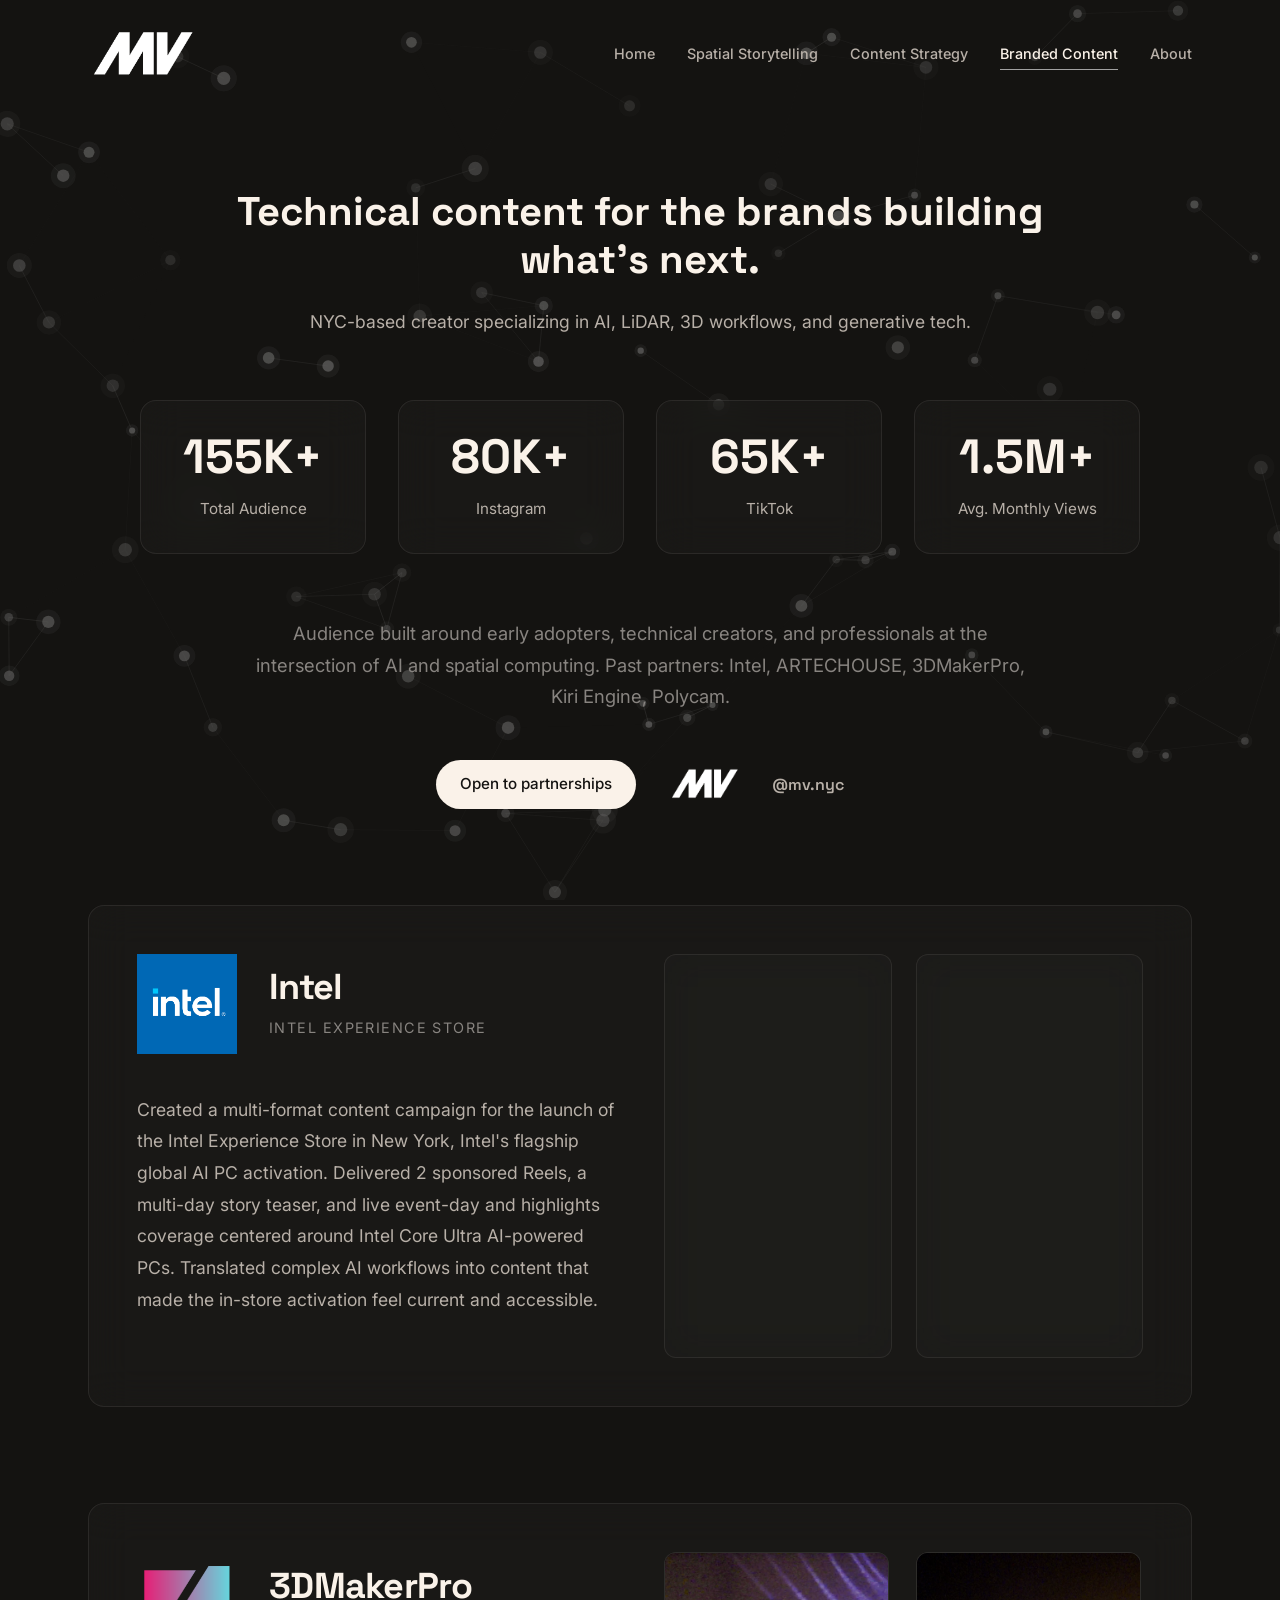
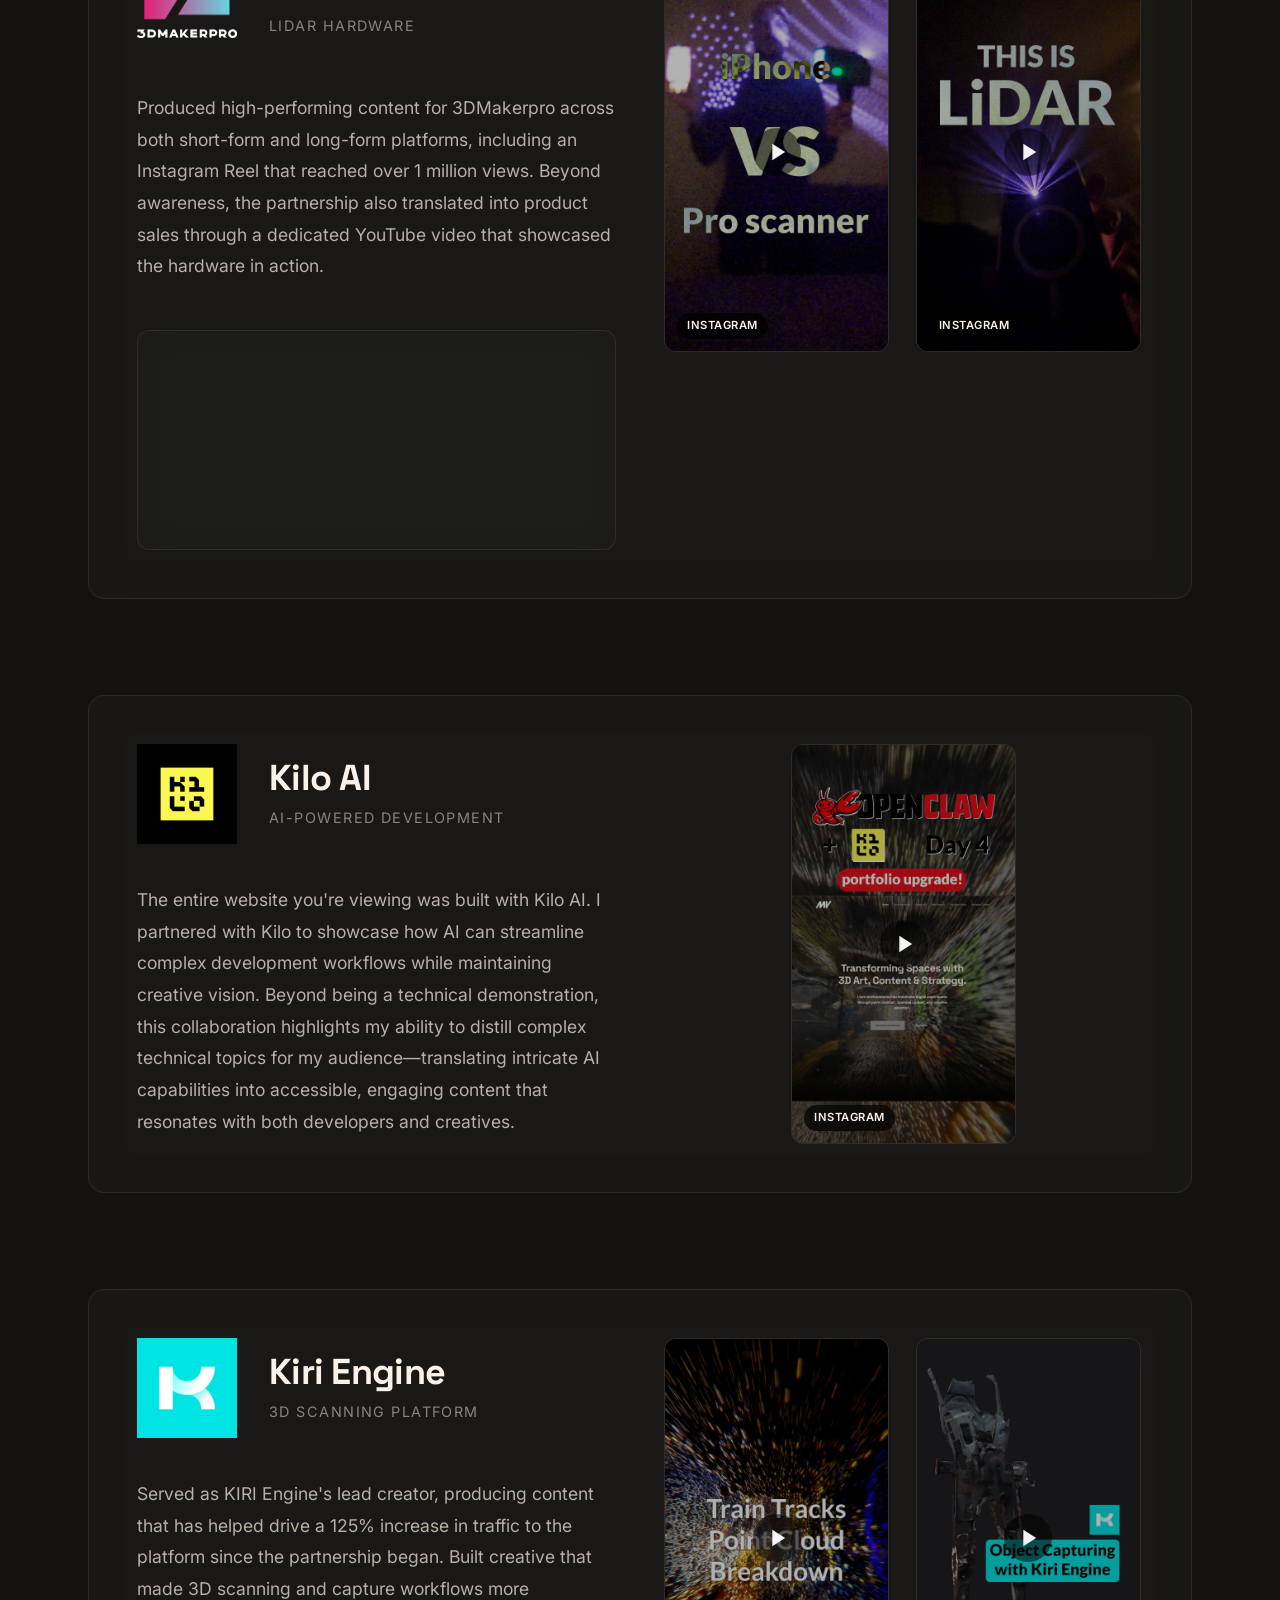
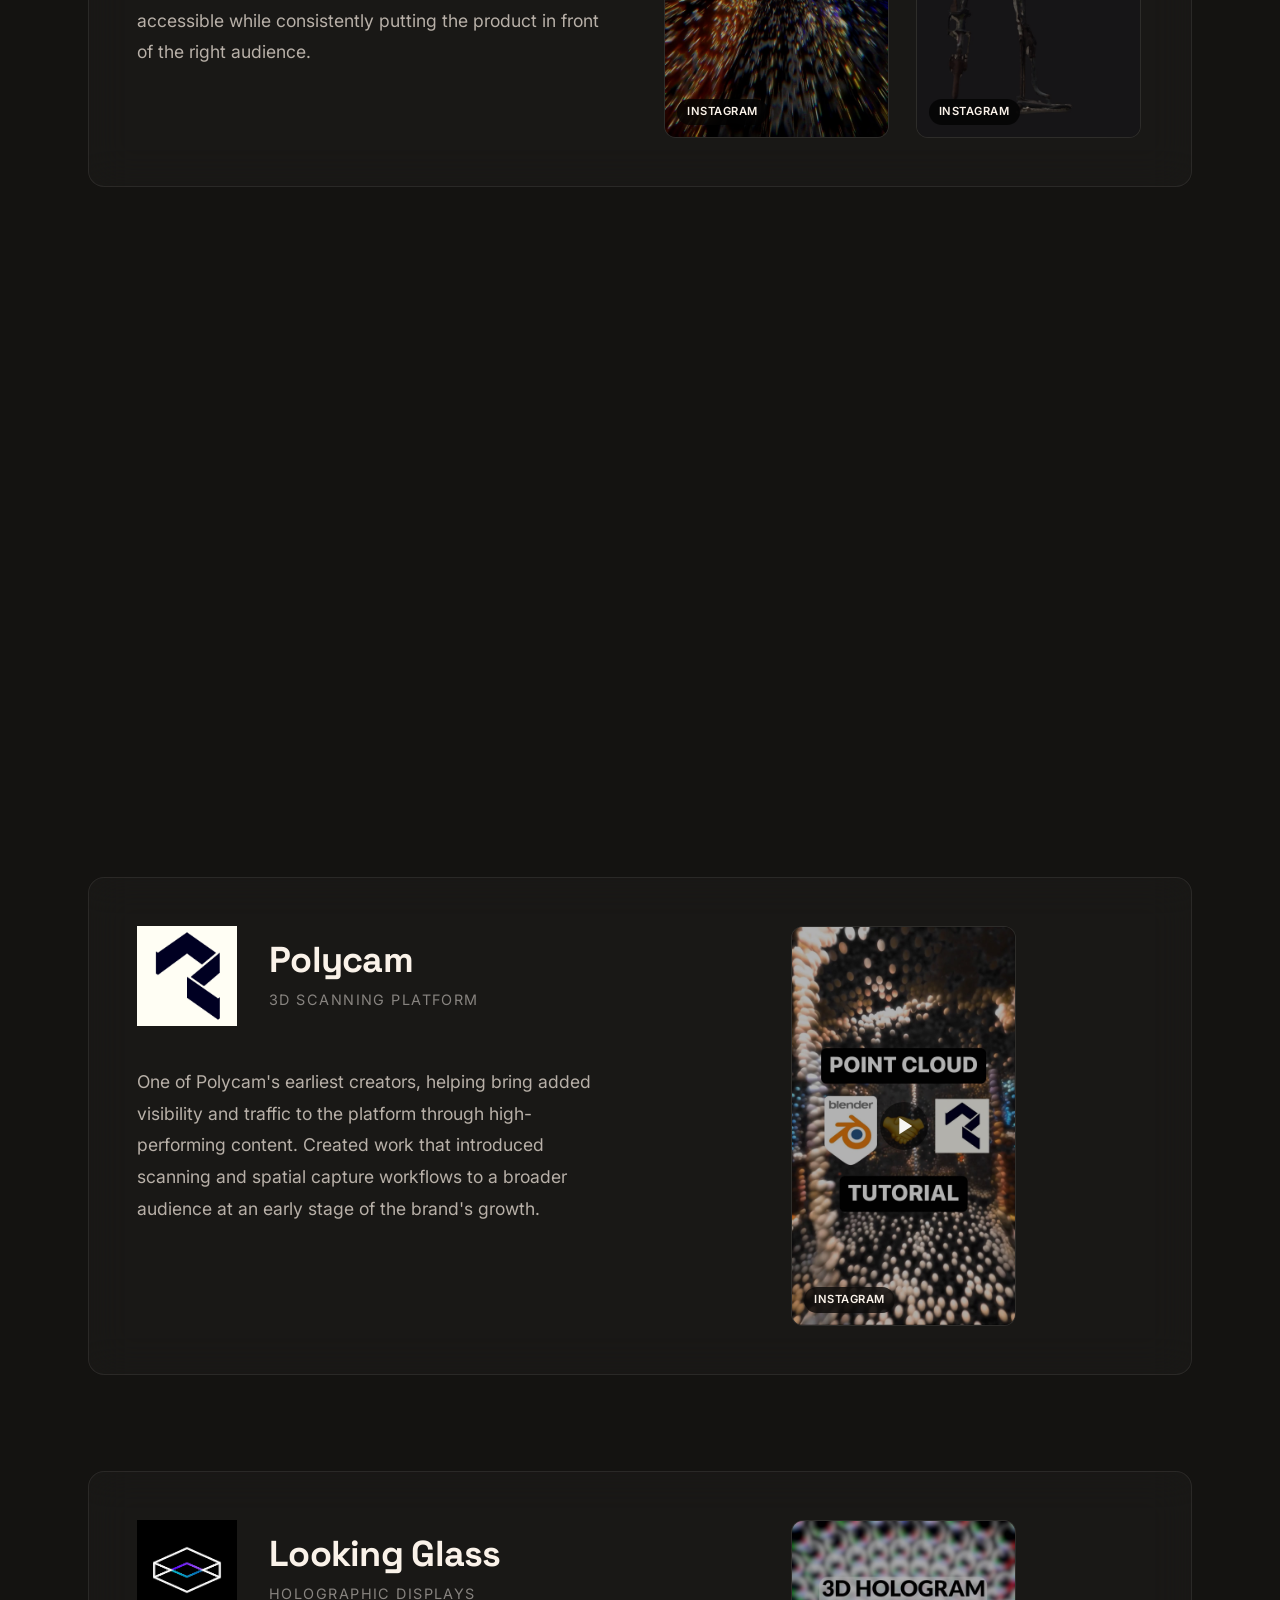
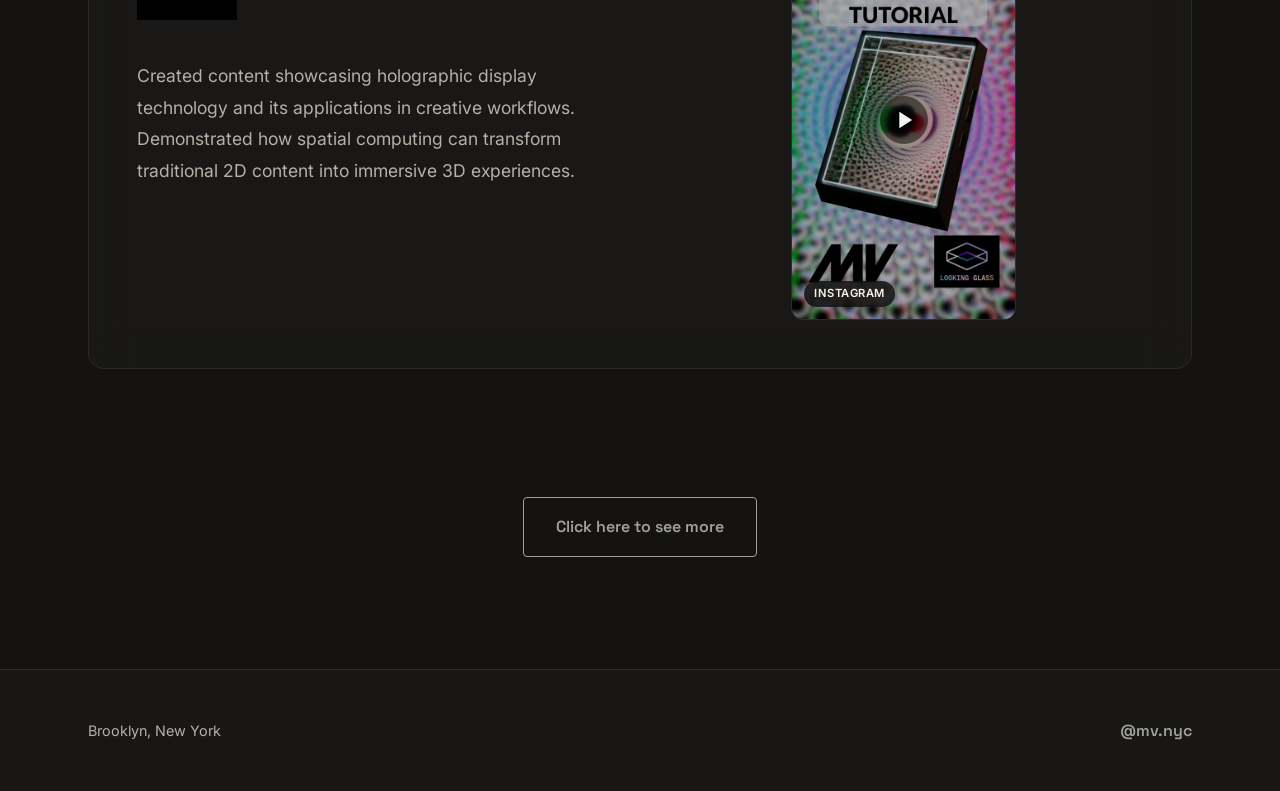
==== commit b6765c30: "Refresh portfolio around content strategy and spatial storytelling" ====
--- a/branded-content.html
+++ b/branded-content.html
@@ -9,25 +9,25 @@
     <link rel="preconnect" href="https://fonts.gstatic.com" crossorigin>
     <link href="https://fonts.googleapis.com/css2?family=Inter:wght@400;500;600&family=Space+Grotesk:wght@600;700&display=swap" rel="stylesheet">
     <link rel="stylesheet" href="styles.css">
+    <link rel="stylesheet" href="navigation.css?v=lines-1">
 </head>
-<body>
+<body class="site-navigation">
     <!-- Particle Canvas Background -->
     <canvas id="particleCanvas" class="particle-canvas"></canvas>
 
     <!-- Navigation -->
-    <nav class="navbar" id="navbar">
+    <nav class="navbar" id="navbar" aria-label="Main navigation">
         <div class="nav-container">
             <a href="index.html" class="nav-logo"><img src="assets/mv-logo.png" alt="Massimo Vendola" class="nav-logo-img"></a>
-            <button class="nav-toggle" id="navToggle" aria-label="Toggle navigation">
+            <button class="nav-toggle" id="navToggle" type="button" aria-label="Toggle navigation" aria-controls="navMenu" aria-expanded="false">
                 <span class="hamburger"></span>
             </button>
             <ul class="nav-menu" id="navMenu">
                 <li><a href="index.html" class="nav-link">Home</a></li>
-                <li><a href="documentaries.html" class="nav-link">Documentaries</a></li>
-                <li><a href="digital-art.html" class="nav-link">Digital Art</a></li>
-                <li><a href="viral-selects.html" class="nav-link">Viral Selects</a></li>
-                <li><a href="exhibited-work.html" class="nav-link">Exhibited Work</a></li>
-                <li><a href="branded-content.html" class="nav-link active">Branded Content</a></li>
+                <li><a href="spatial-storytelling.html" class="nav-link">Spatial Storytelling</a></li>
+                <li><a href="content-strategy.html" class="nav-link">Content Strategy</a></li>
+                <li><a href="branded-content.html" class="nav-link active" aria-current="page">Branded Content</a></li>
+                <li><a href="index.html#about" class="nav-link">About</a></li>
             </ul>
         </div>
     </nav>
@@ -284,7 +284,9 @@
     </footer>
 
     <script src="particles.js"></script>
+    <script src="navigation.js?v=lines-1"></script>
     <script src="script.js"></script>
+    <script src="refresh.js?v=spatial-signals-1"></script>
     <script async src="https://www.tiktok.com/embed.js"></script>
 </body>
 </html>
--- a/navigation.css
+++ b/navigation.css
@@ -0,0 +1,34 @@
+/* Shared header styles for every portfolio page. */
+.site-navigation .nav-menu { gap: clamp(1.25rem, 2.5vw, 2rem); }
+.site-navigation .nav-link { font-size: 0.9rem; white-space: nowrap; }
+.site-navigation .nav-toggle { width: 44px; height: 44px; }
+.site-navigation .nav-menu a:focus-visible,
+.site-navigation .nav-toggle:focus-visible { outline: 2px solid var(--text-primary); outline-offset: 5px; }
+@media (max-width: 900px) {
+    .site-navigation .nav-toggle { display: block; }
+    .site-navigation .nav-menu {
+        position: fixed;
+        top: 0;
+        right: -100%;
+        width: 100%;
+        height: 100vh;
+        height: 100dvh;
+        overflow-y: auto;
+        background: var(--bg-primary);
+        flex-direction: column;
+        justify-content: center;
+        align-items: center;
+        gap: clamp(0.75rem, 3vh, 2rem);
+        padding: 5rem var(--container-padding) 2rem;
+        visibility: hidden;
+        transition: right 0.25s ease, visibility 0.25s;
+    }
+    .site-navigation .nav-menu.active { right: 0; visibility: visible; }
+    .site-navigation .nav-link { display: block; text-align: center; font-size: clamp(1rem, 3vw, 1.5rem); padding: 0.65rem 0; }
+}
+@media (max-width: 900px) and (max-height: 480px) {
+    .site-navigation .nav-menu { justify-content: flex-start; }
+}
+@media (prefers-reduced-motion: reduce) {
+    .site-navigation .nav-menu { transition: none; }
+}
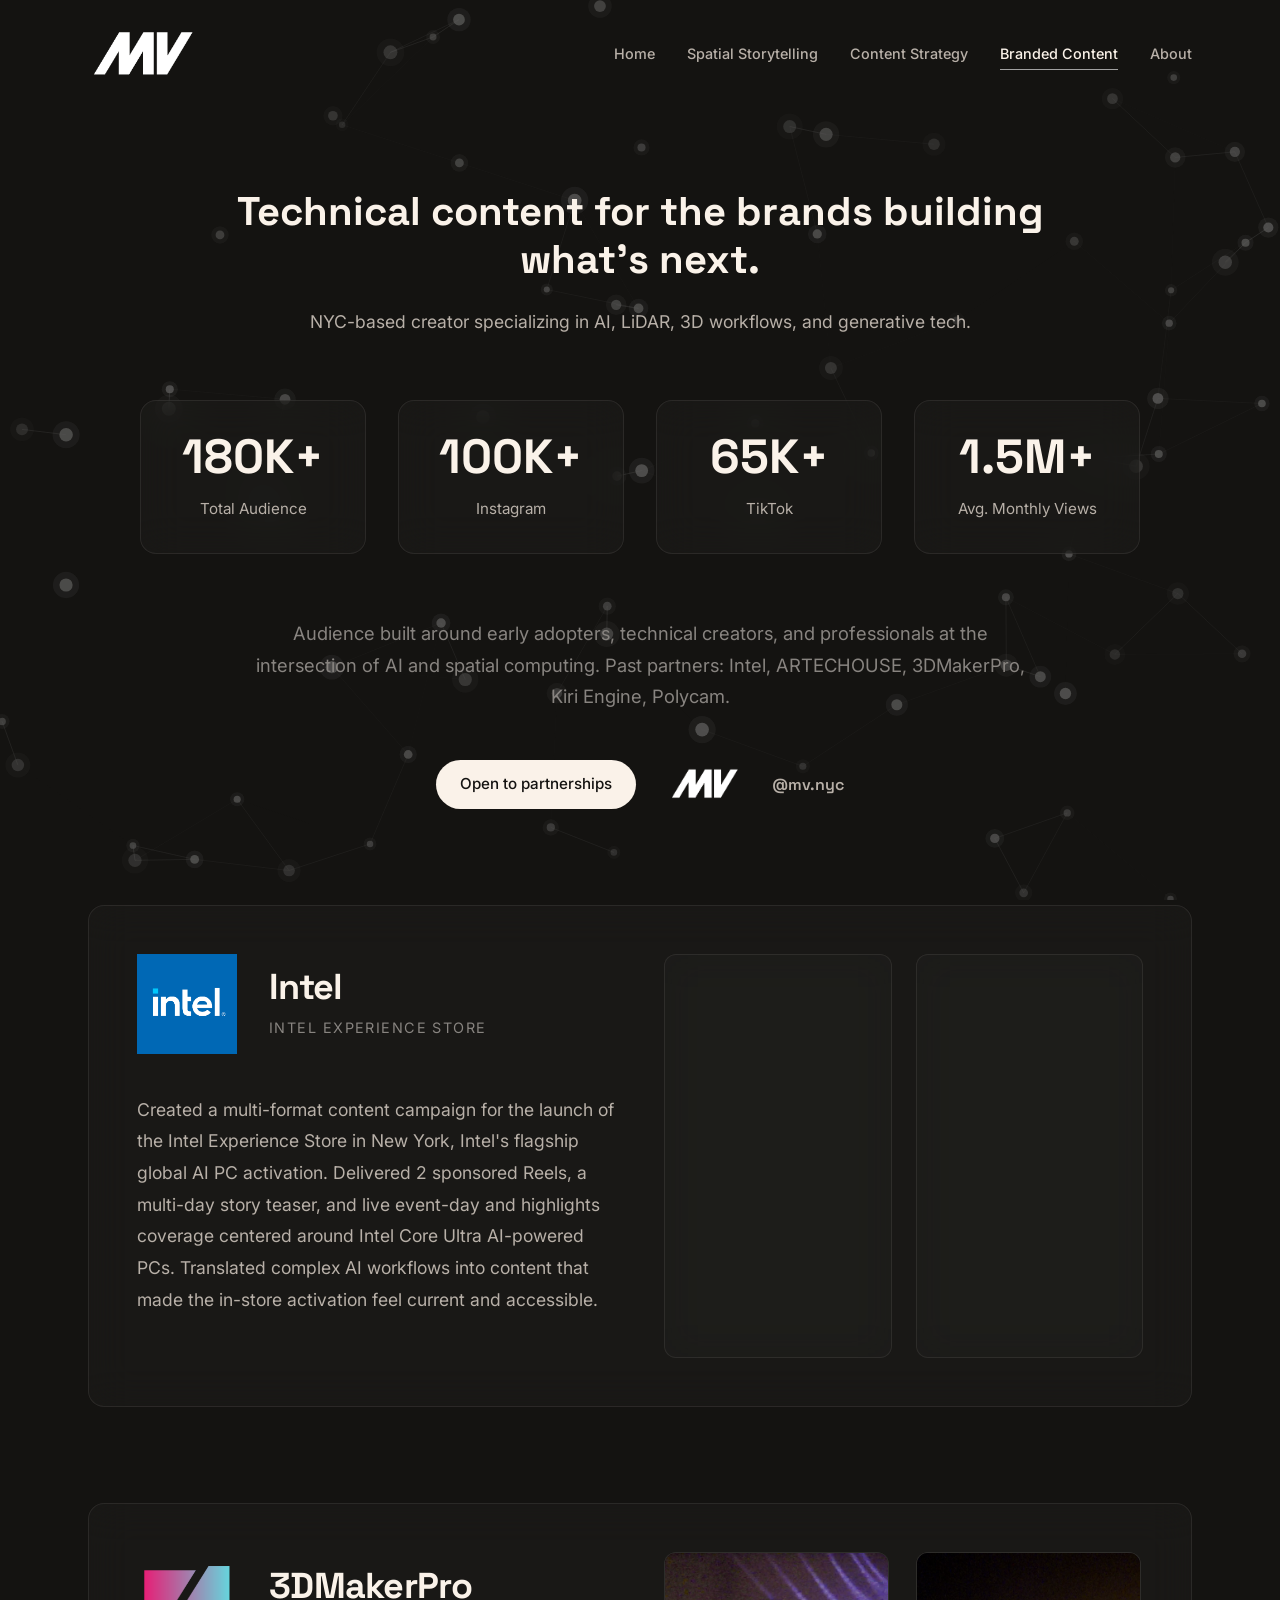
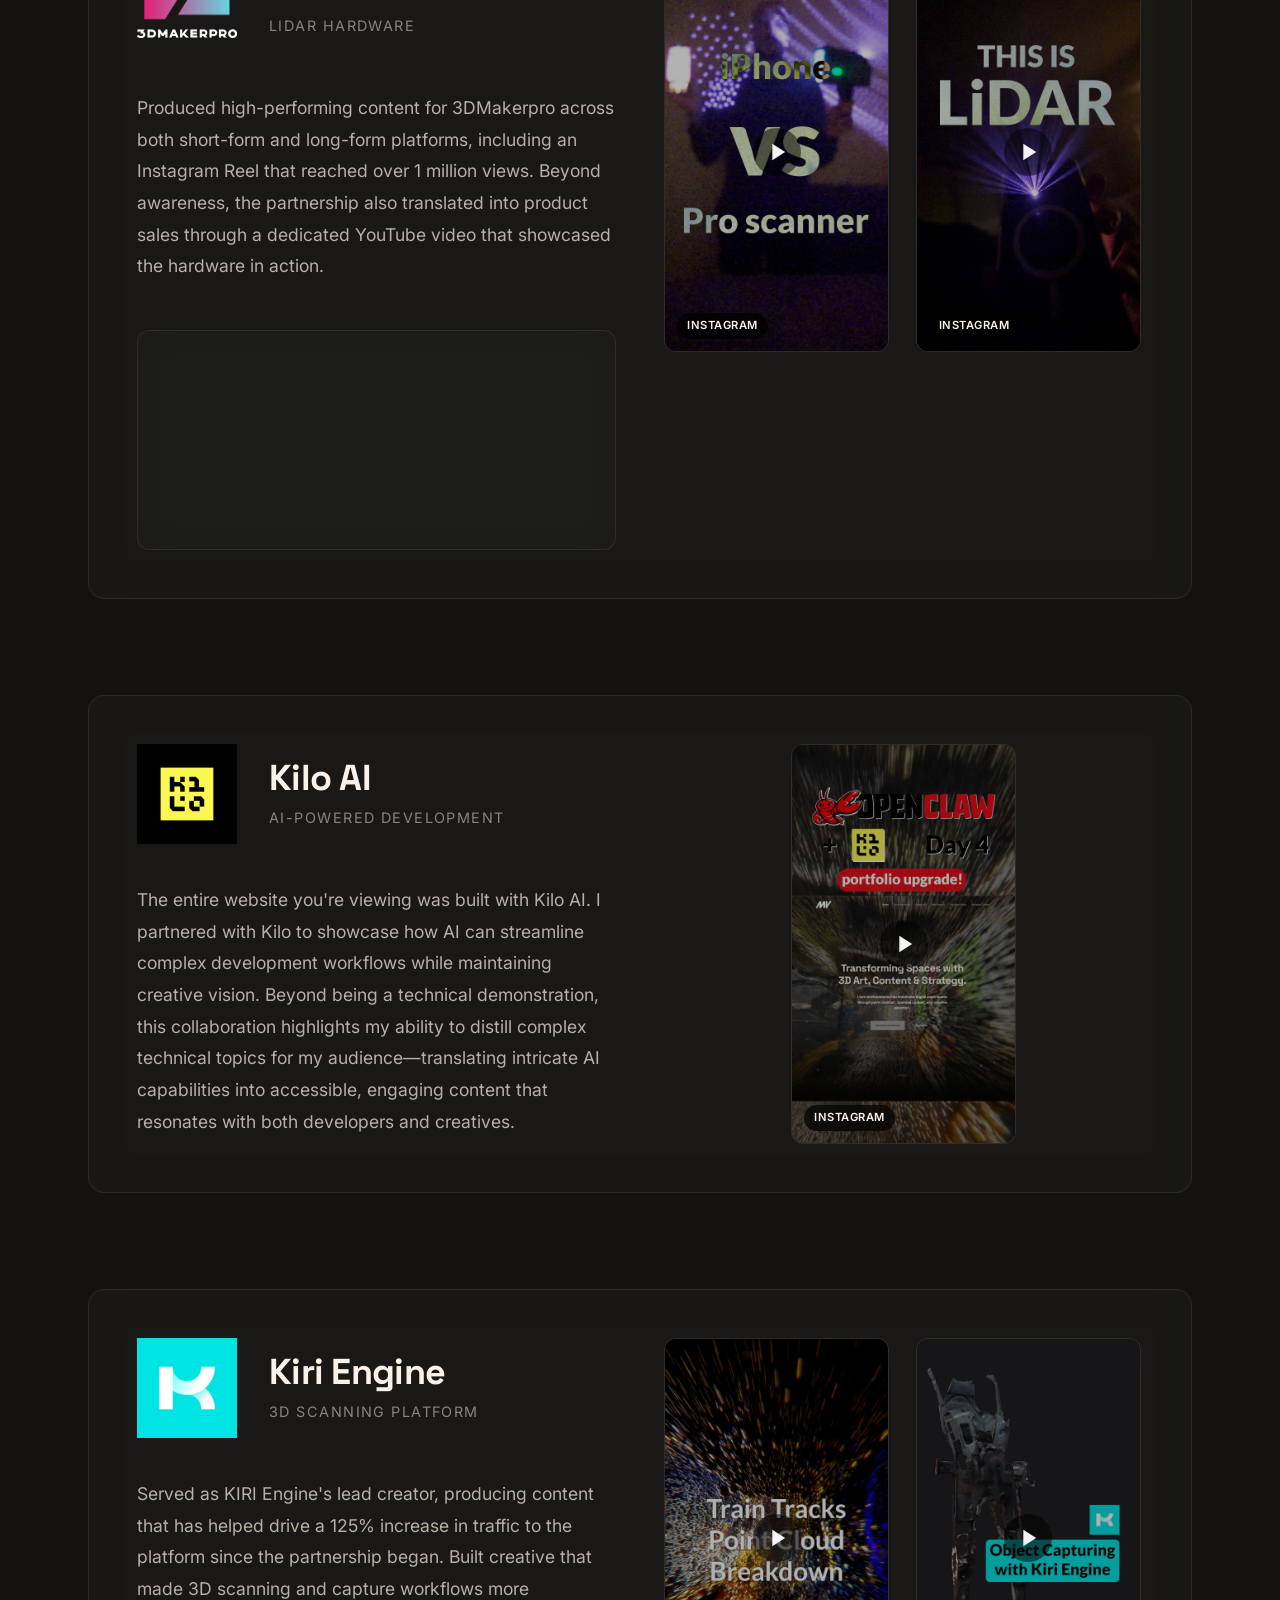
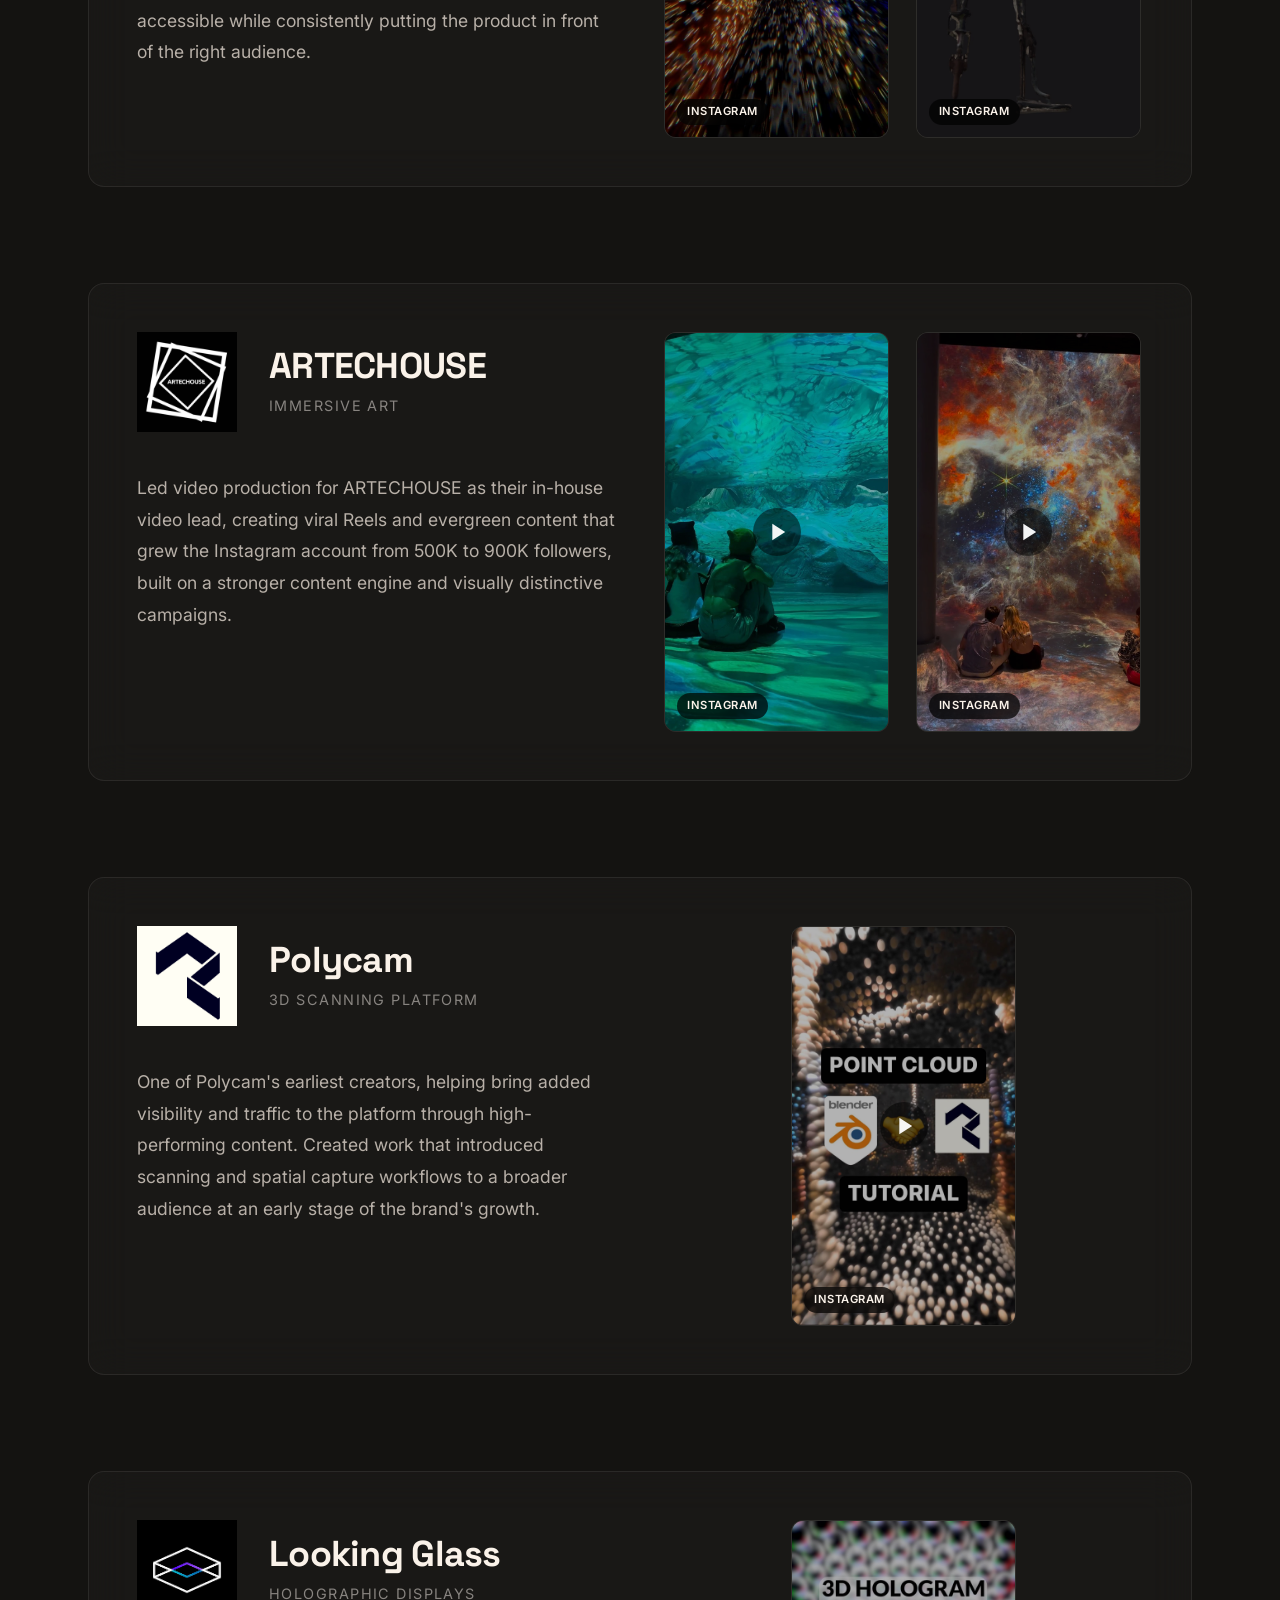
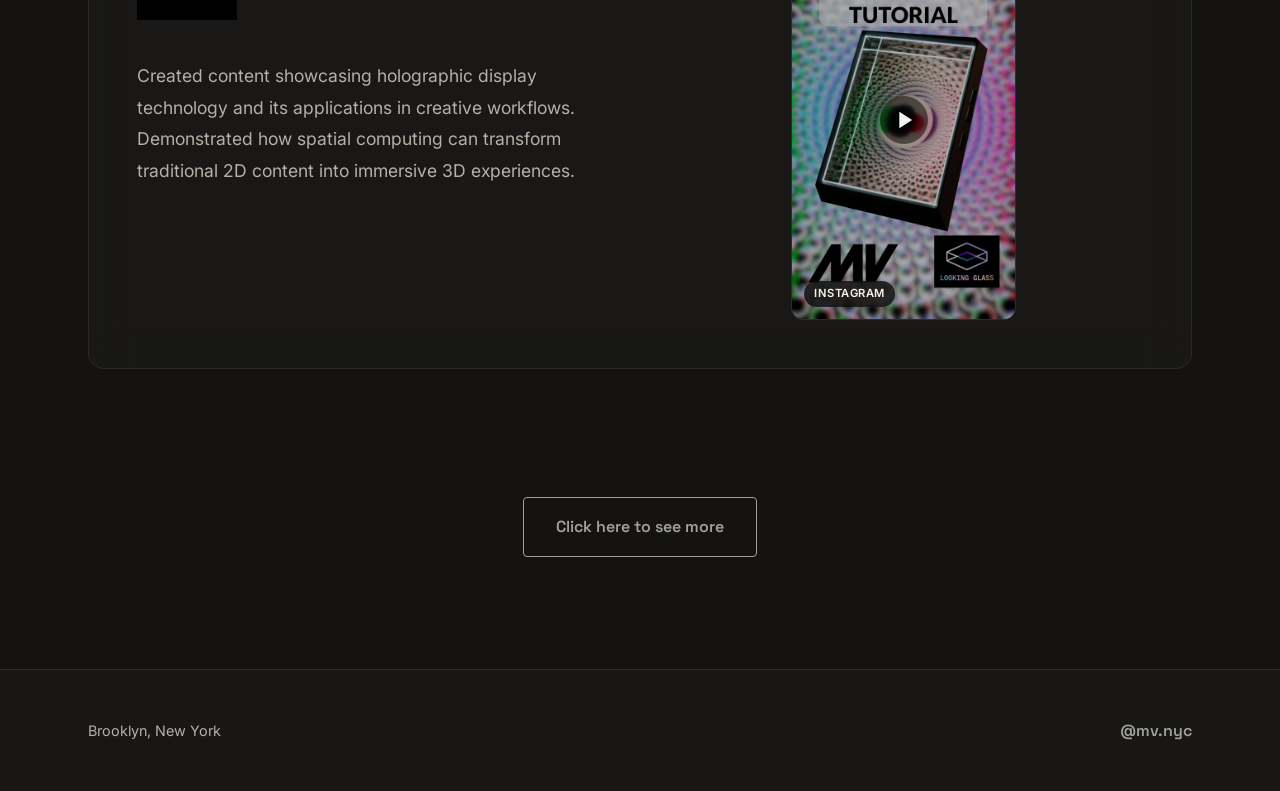
==== commit bf255efe: "Simplify audience growth results and update follower figures" ====
--- a/branded-content.html
+++ b/branded-content.html
@@ -43,11 +43,11 @@
                 
                 <div class="stats-grid reveal">
                     <div class="stat-card">
-                        <span class="stat-number">155K+</span>
+                        <span class="stat-number">180K+</span>
                         <span class="stat-label">Total Audience</span>
                     </div>
                     <div class="stat-card">
-                        <span class="stat-number">80K+</span>
+                        <span class="stat-number">100K+</span>
                         <span class="stat-label">Instagram</span>
                     </div>
                     <div class="stat-card">
@@ -198,7 +198,7 @@
                                     <p class="brand-subtitle">Immersive Art</p>
                                 </div>
                             </div>
-                            <p class="brand-copy">Led video production for ARTECHOUSE as their in-house video lead, creating viral Reels and evergreen content that grew the Instagram account from 500K to 910K followers, built on a stronger content engine and visually distinctive campaigns.</p>
+                            <p class="brand-copy">Led video production for ARTECHOUSE as their in-house video lead, creating viral Reels and evergreen content that grew the Instagram account from 500K to 900K followers, built on a stronger content engine and visually distinctive campaigns.</p>
                         </div>
                         <div class="brand-videos-col">
                             <div class="videos-row two-cols">
@@ -286,7 +286,7 @@
     <script src="particles.js"></script>
     <script src="navigation.js?v=lines-1"></script>
     <script src="script.js"></script>
-    <script src="refresh.js?v=spatial-signals-1"></script>
+    <script src="refresh.js?v=lean-results-1"></script>
     <script async src="https://www.tiktok.com/embed.js"></script>
 </body>
 </html>
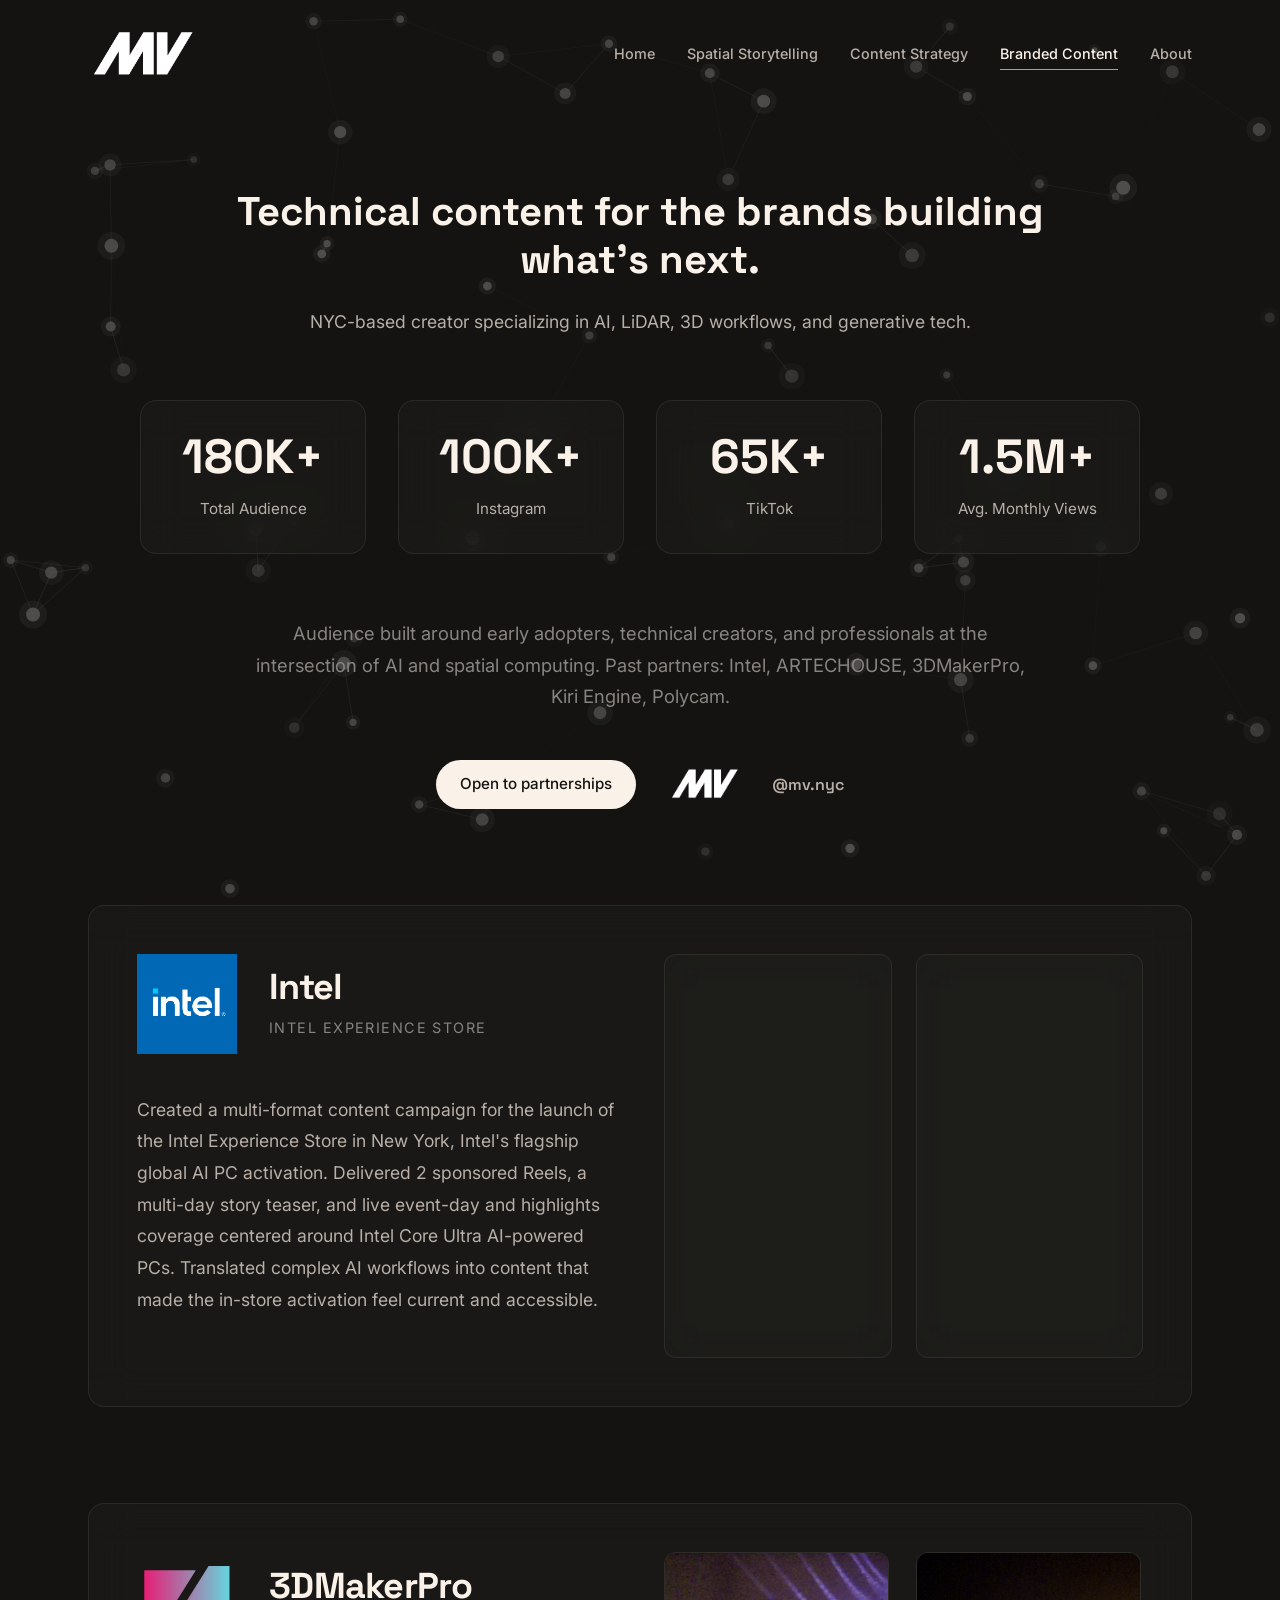
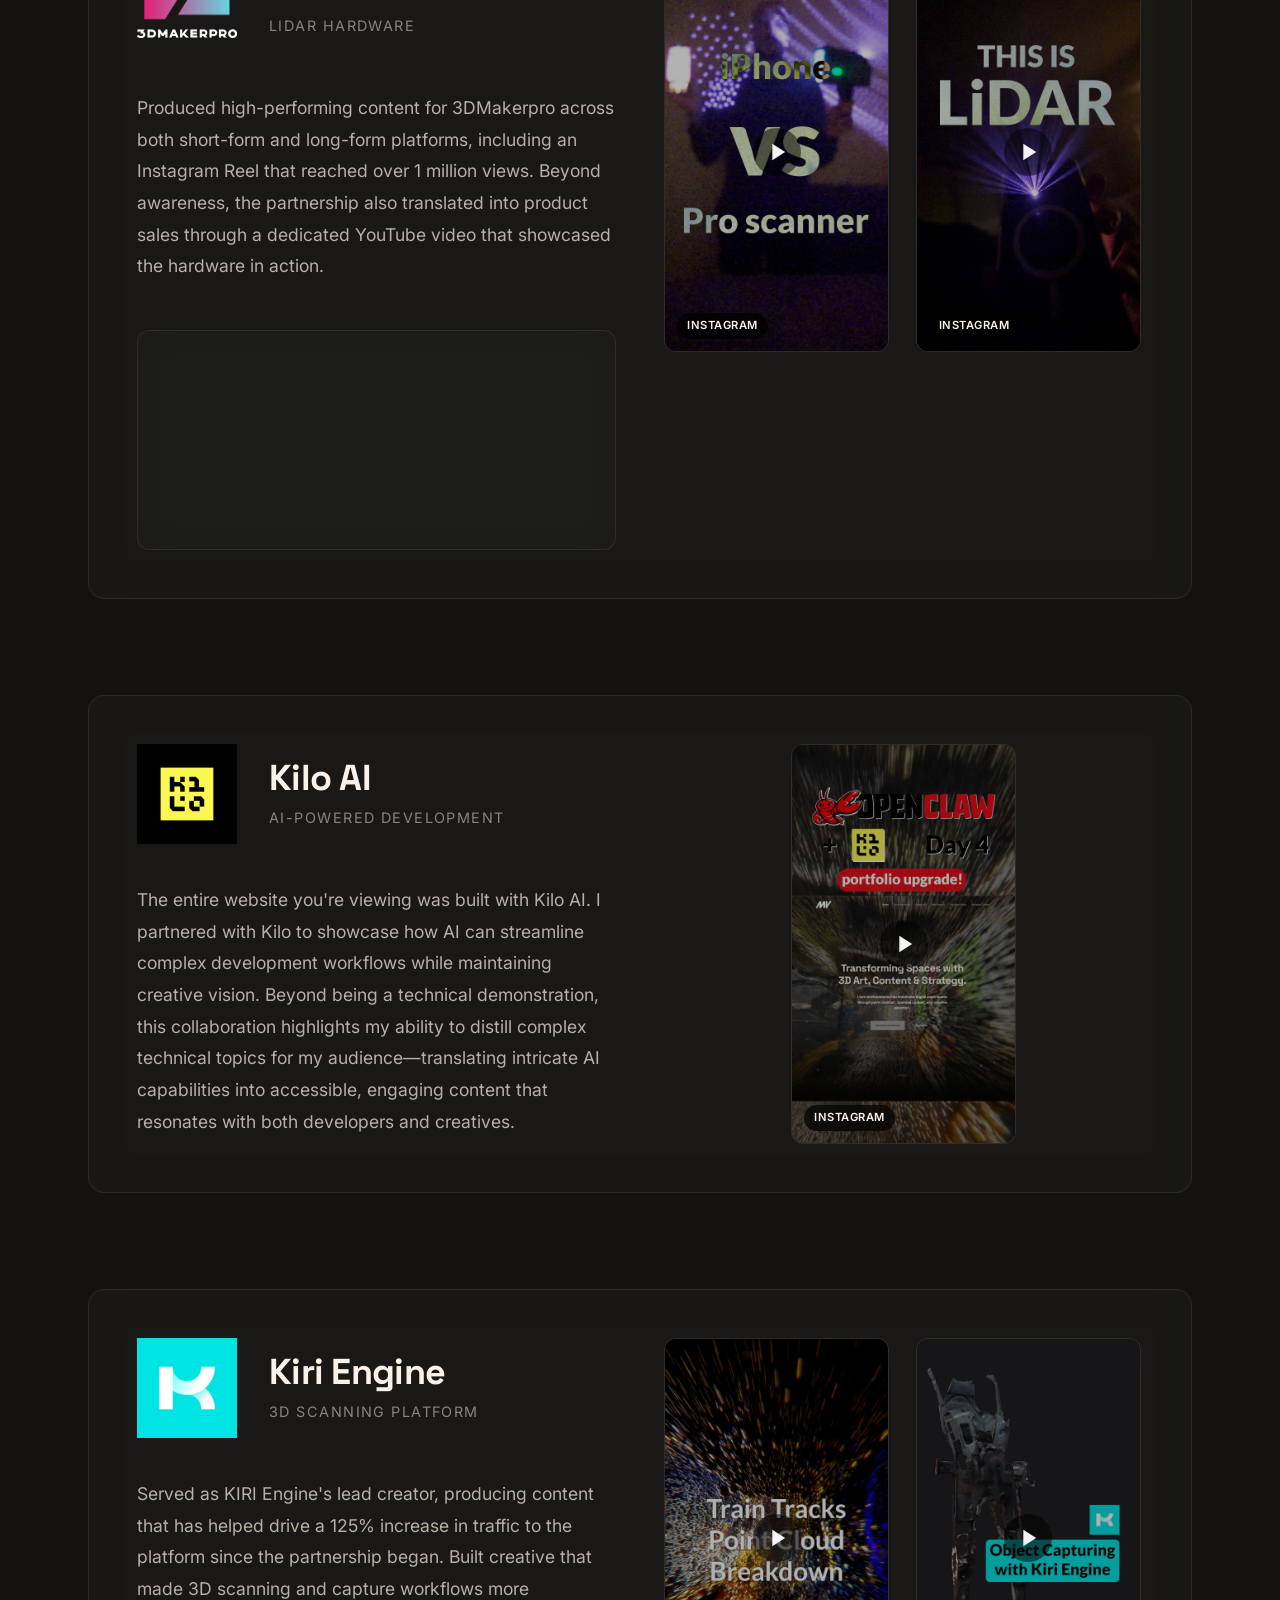
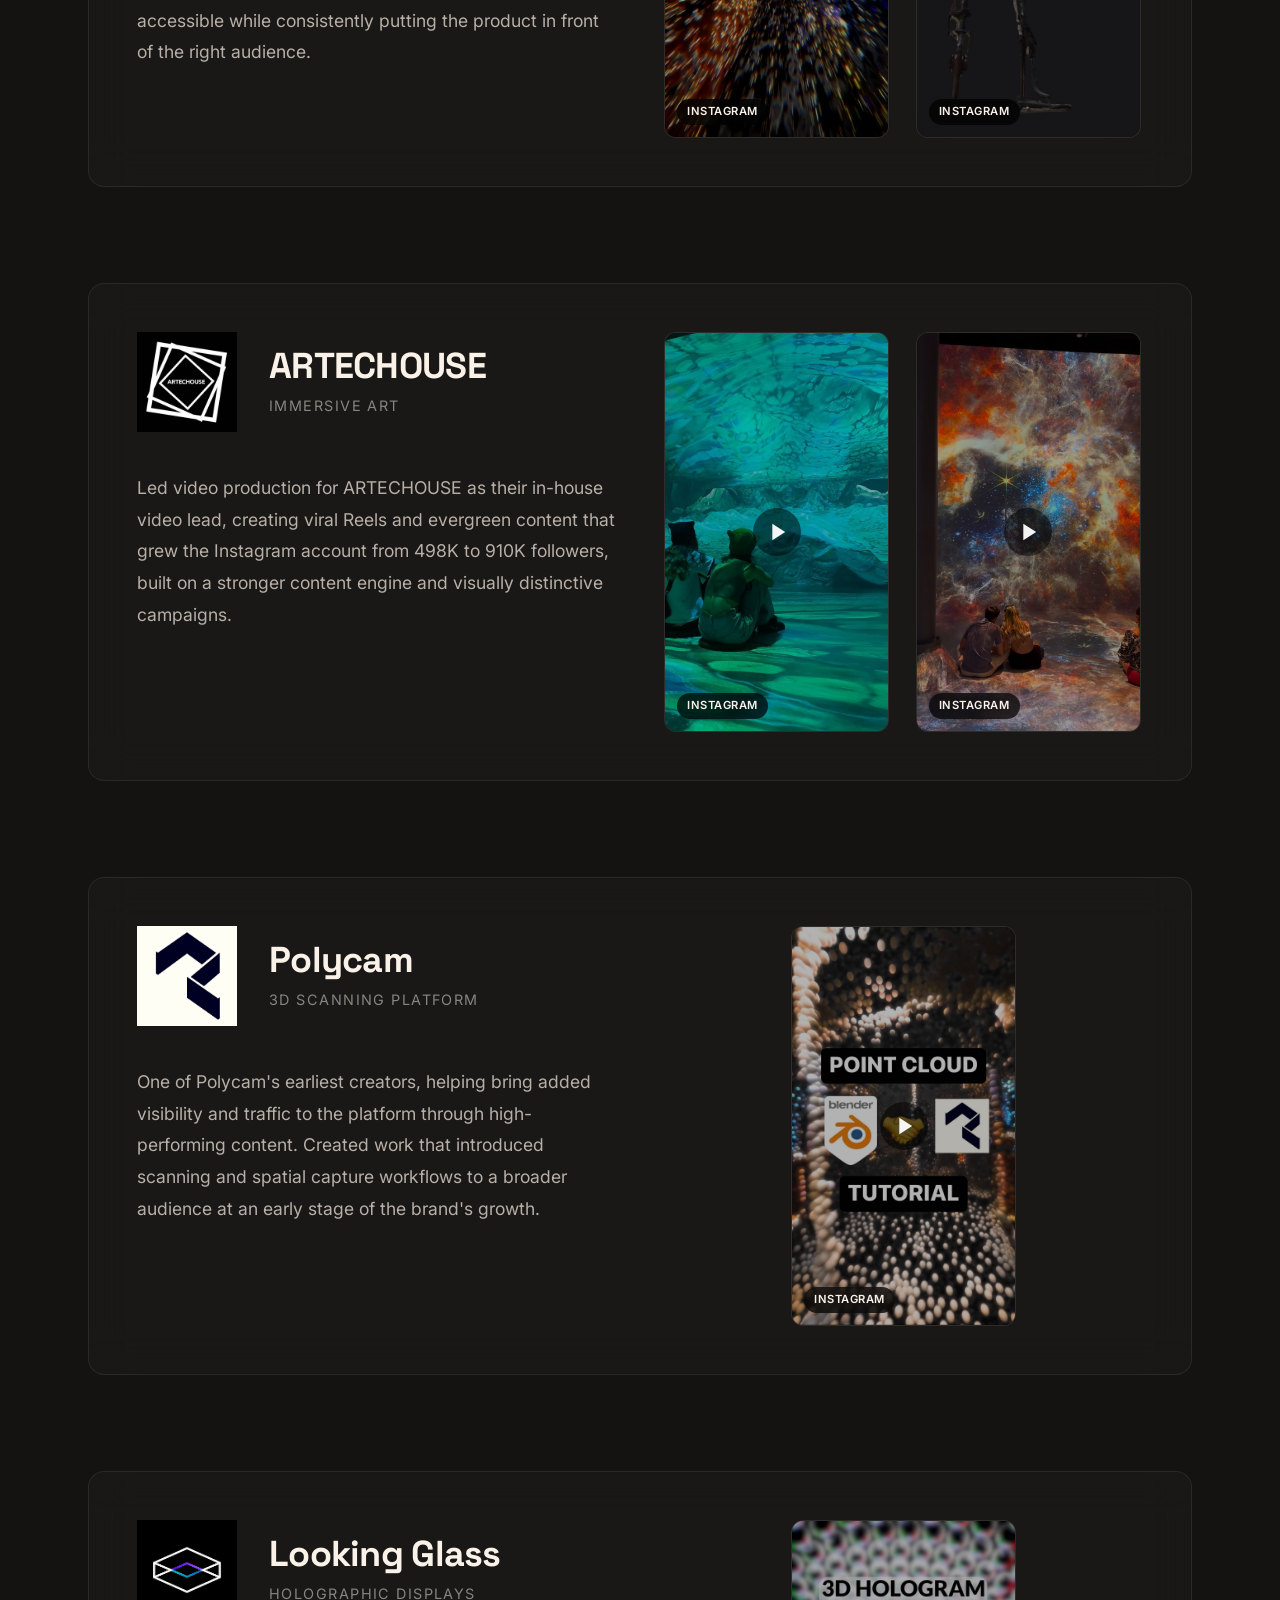
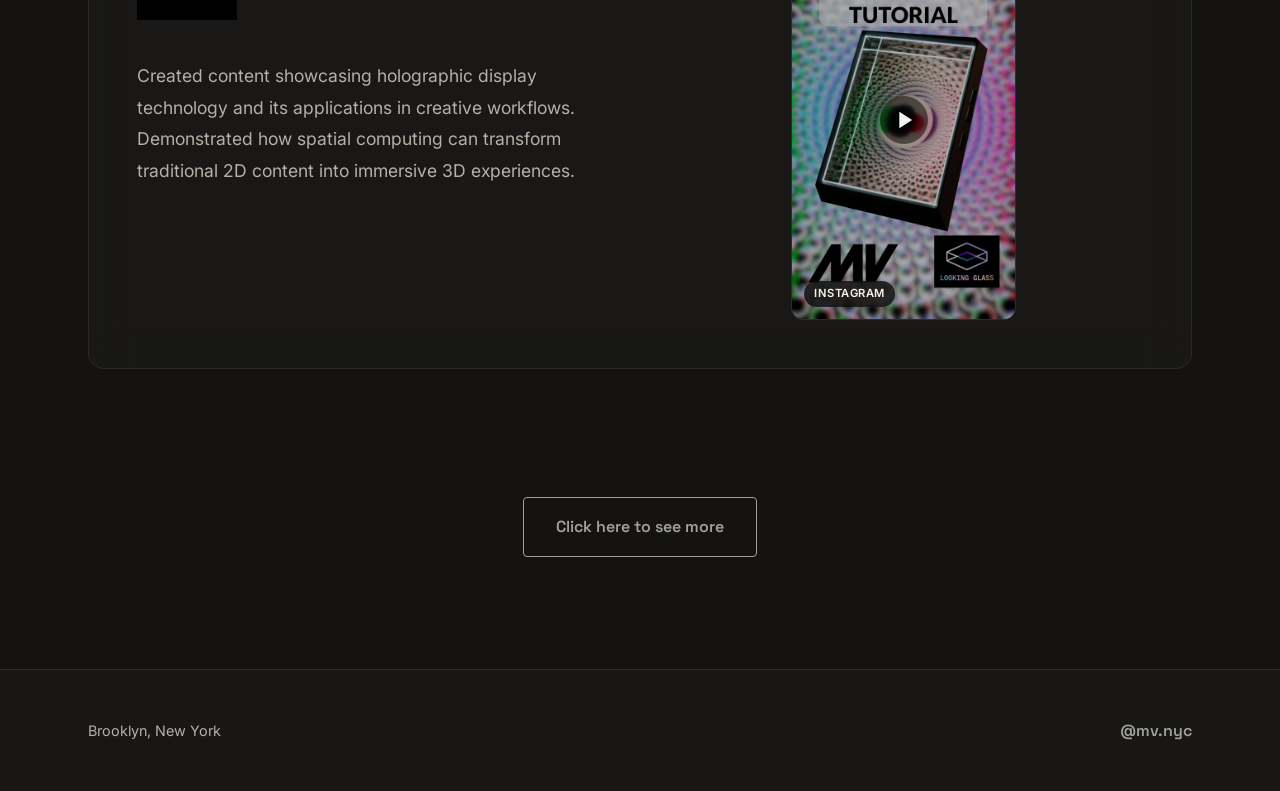
==== commit e2e0b351: "Refine growth chart endpoints and selected work presentation" ====
--- a/branded-content.html
+++ b/branded-content.html
@@ -198,7 +198,7 @@
                                     <p class="brand-subtitle">Immersive Art</p>
                                 </div>
                             </div>
-                            <p class="brand-copy">Led video production for ARTECHOUSE as their in-house video lead, creating viral Reels and evergreen content that grew the Instagram account from 500K to 900K followers, built on a stronger content engine and visually distinctive campaigns.</p>
+                            <p class="brand-copy">Led video production for ARTECHOUSE as their in-house video lead, creating viral Reels and evergreen content that grew the Instagram account from 498K to 910K followers, built on a stronger content engine and visually distinctive campaigns.</p>
                         </div>
                         <div class="brand-videos-col">
                             <div class="videos-row two-cols">
